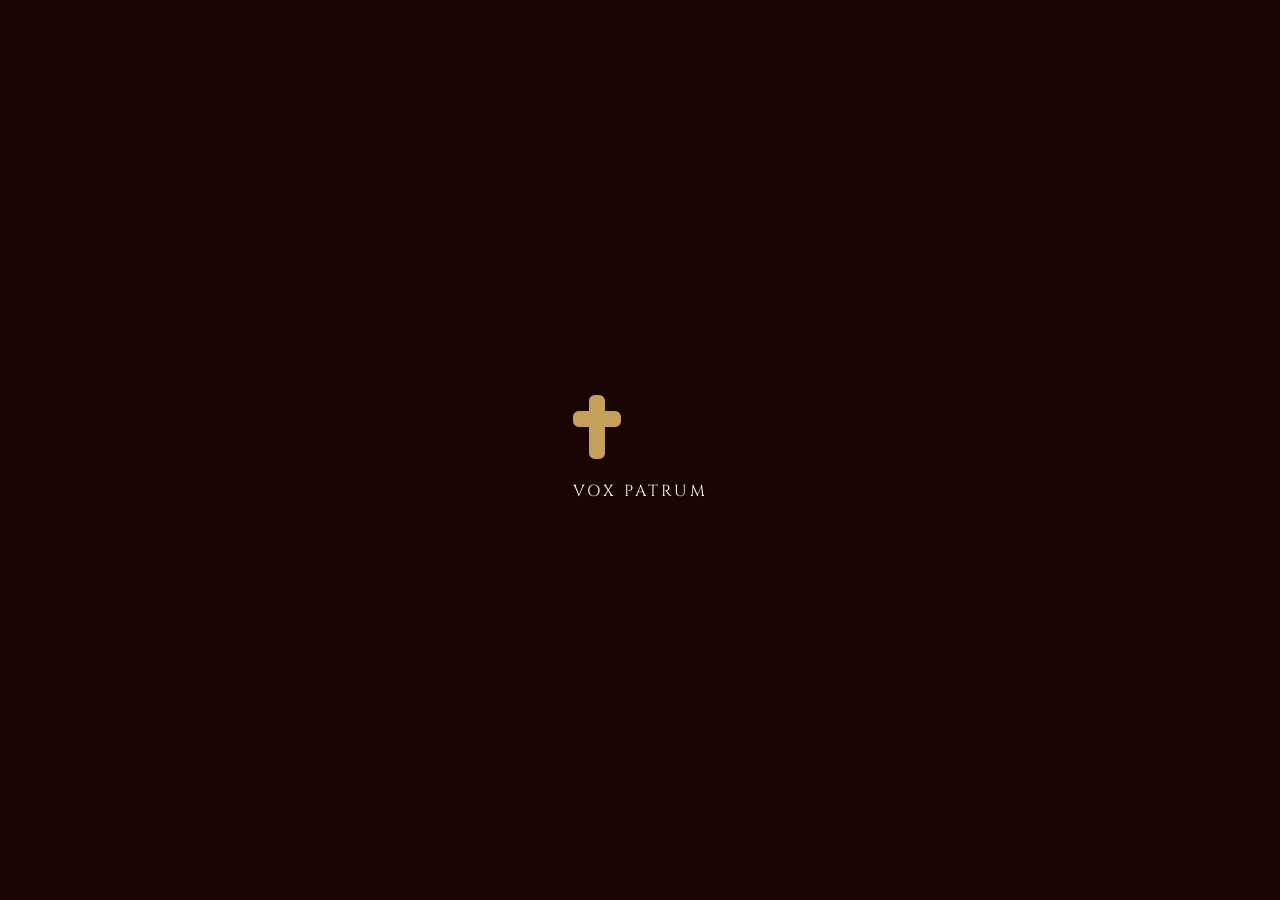
==== eucharistie.html @ 3df1e0b7 "Update eucharistie.html" ====
<!DOCTYPE html>
<html lang="de">
<head>
    <meta charset="UTF-8">
    <meta name="viewport" content="width=device-width, initial-scale=1.0, maximum-scale=1.0, user-scalable=no">
    <title>Vox Patrum: Die ultimative Ausgabe</title>
    
    <link rel="preconnect" href="https://fonts.googleapis.com">
    <link rel="preconnect" href="https://fonts.gstatic.com" crossorigin>
    <link href="https://fonts.googleapis.com/css2?family=Cinzel:wght@400;600;700&family=Merriweather:ital,wght@0,300;0,400;0,700;1,300;1,400&display=swap" rel="stylesheet">
    
    <link rel="stylesheet" href="https://cdnjs.cloudflare.com/ajax/libs/font-awesome/6.4.0/css/all.min.css">

    <style>
        /* --- 1. THEME VARIABLES --- */
        :root {
            --crimson: #7b1113;
            --gold: #c5a05a;
            --bg-body: #e8e4d9;
            --bg-card: #ffffff;
            --text-main: #2c2c2c;
            --text-sub: #555;
            --nav-bg: #1a1a1a;
            --nav-active: #c5a05a;
            --nav-inactive: #888;
            --shadow: rgba(0,0,0,0.1);
            --nav-height: 70px;
        }

        /* Dark Mode */
        [data-theme="dark"] {
            --crimson: #ff6b6b;
            --gold: #d4af37;
            --bg-body: #121212;
            --bg-card: #1e1e1e;
            --text-main: #e0e0e0;
            --text-sub: #aaaaaa;
            --nav-bg: #000;
            --nav-active: #d4af37;
            --nav-inactive: #555;
            --shadow: rgba(0,0,0,0.5);
        }

        * { margin: 0; padding: 0; box-sizing: border-box; -webkit-tap-highlight-color: transparent; }
        
        body {
            font-family: 'Merriweather', serif;
            background-color: var(--bg-body);
            color: var(--text-main);
            line-height: 1.6;
            height: 100vh;
            overflow: hidden; 
            display: flex;
            flex-direction: column;
            transition: background-color 0.3s, color 0.3s;
        }

        /* --- 2. SPLASH SCREEN --- */
        #splash-screen {
            position: fixed; top: 0; left: 0; width: 100%; height: 100%;
            background-color: #1a0505; z-index: 9999;
            display: flex; justify-content: center; align-items: center; flex-direction: column;
            transition: opacity 0.8s ease-out;
        }
        .splash-content i { color: var(--gold); animation: pulse 2s infinite; }
        .splash-text { font-family: 'Cinzel', serif; color: #fff; margin-top: 20px; letter-spacing: 3px; animation: fadeInUp 1s ease-out; }
        
        @keyframes pulse { 0% { opacity: 0.5; transform: scale(0.9); } 50% { opacity: 1; transform: scale(1.1); } 100% { opacity: 0.5; transform: scale(0.9); } }
        @keyframes fadeInUp { from { opacity: 0; transform: translateY(20px); } to { opacity: 1; transform: translateY(0); } }

        /* --- 3. HEADER & SEARCH --- */
        #app-header {
            padding: 1rem; display: flex; justify-content: space-between; align-items: center;
            background: var(--bg-body); z-index: 500; border-bottom: 1px solid rgba(0,0,0,0.05);
        }
        .header-title { font-family: 'Cinzel'; font-weight: bold; color: var(--crimson); font-size: 1.3rem; }
        .header-actions button { background: none; border: none; font-size: 1.2rem; color: var(--text-main); margin-left: 15px; cursor: pointer; }

        #search-container { padding: 0 1rem 1rem 1rem; display: none; background: var(--bg-body); animation: slideDown 0.2s; }
        @keyframes slideDown { from { transform: translateY(-10px); opacity: 0; } to { transform: translateY(0); opacity: 1; } }
        #search-input { width: 100%; padding: 12px; border-radius: 8px; border: 1px solid var(--gold); background: var(--bg-card); color: var(--text-main); font-family: 'Merriweather'; font-size: 1rem; }

        /* --- 4. MAIN CONTENT --- */
        #app-container {
            flex: 1; overflow-y: auto; overflow-x: hidden;
            position: relative; scroll-behavior: smooth;
            padding-bottom: calc(var(--nav-height) + 20px);
        }

        .view-section { display: none; max-width: 800px; margin: 0 auto; padding: 1rem; }
        .view-section.active { display: block; animation: fadeScale 0.3s ease-out; }
        @keyframes fadeScale { from { opacity: 0; transform: scale(0.98); } to { opacity: 1; transform: scale(1); } }

        h2.topic-title {
            font-family: 'Cinzel', serif; color: var(--crimson); font-size: 1.8rem;
            text-align: center; margin: 0.5rem 0 2rem 0; border-bottom: 2px solid var(--gold); padding-bottom: 10px;
        }

        .quote-card {
            background: var(--bg-card); border-radius: 16px; padding: 1.5rem; margin-bottom: 1.5rem;
            box-shadow: 0 4px 15px var(--shadow); border-left: 5px solid var(--gold); position: relative;
        }

        .card-header { display: flex; align-items: center; gap: 15px; margin-bottom: 1rem; }
        .saint-avatar { width: 50px; height: 50px; border-radius: 50%; object-fit: cover; border: 2px solid var(--gold); }
        .saint-info h3 { font-family: 'Cinzel'; font-size: 1rem; color: var(--crimson); font-weight: 700; }
        .saint-info span { font-size: 0.75rem; color: var(--text-sub); display: block; }
        .quote-text { font-style: italic; color: var(--text-main); margin-bottom: 1rem; font-size: 1.05rem; text-align: justify; }
        .quote-source { font-size: 0.75rem; text-align: right; color: var(--text-sub); border-top: 1px solid var(--shadow); padding-top: 8px; font-weight: bold; margin-top: 0.5rem; }

        .share-btn, .pdf-btn {
            position: absolute; top: 1rem;
            background: none; border: none;
            font-size: 1.1rem; cursor: pointer; opacity: 0.6;
        }
        .share-btn { right: 1rem; color: var(--gold); }
        .pdf-btn { right: 3rem; color: var(--crimson); }
        .share-btn:hover, .pdf-btn:hover { opacity: 1; }

        /* --- 5. SCROLLABLE NAVIGATION --- */
        nav {
            position: fixed; bottom: 0; left: 0; width: 100%; height: var(--nav-height);
            background-color: var(--nav-bg); z-index: 1000;
            box-shadow: 0 -4px 20px rgba(0,0,0,0.4);
            transition: transform 0.3s ease-in-out;
        }
        nav.nav-hidden { transform: translateY(100%); }

        /* Scrollable container for buttons */
        .nav-scroller {
            display: flex;
            overflow-x: auto;
            height: 100%;
            align-items: center;
            padding: 0 10px;
            /* Hide Scrollbar */
            scrollbar-width: none; /* Firefox */
            -ms-overflow-style: none;  /* IE */
        }
        .nav-scroller::-webkit-scrollbar { display: none; /* Chrome/Safari */ }

        nav button {
            background: none; border: none; color: var(--nav-inactive);
            font-family: 'Cinzel'; font-size: 0.65rem;
            display: flex; flex-direction: column; align-items: center; gap: 5px;
            min-width: 80px; /* Force width so they scroll */
            flex-shrink: 0; /* Prevent squishing */
            cursor: pointer;
            transition: color 0.2s;
        }
        nav button i { font-size: 1.3rem; }
        nav button.active { color: var(--nav-active); }
        nav button.active i { transform: translateY(-3px); }

        /* Toast */
        #toast {
            visibility: hidden; background-color: #333; color: #fff; text-align: center;
            border-radius: 50px; padding: 10px 20px; position: fixed; z-index: 2000;
            left: 50%; bottom: 90px; transform: translateX(-50%); font-family: 'Cinzel';
            box-shadow: 0 5px 15px rgba(0,0,0,0.5); opacity: 0; transition: opacity 0.3s;
            font-size: 0.9rem; pointer-events: none;
        }
        #toast.show { visibility: visible; opacity: 1; }

        /* Tablet/Desktop */
        @media (min-width: 769px) {
            nav { top: 0; bottom: auto; height: 80px; }
            nav.nav-hidden { transform: translateY(-100%); }
            #app-container { padding-top: 80px; }
            #app-header { display: none; }
            .nav-scroller { justify-content: center; }
        }
    </style>
</head>
<body>

    <div id="splash-screen">
        <div class="splash-content">
            <i class="fa-solid fa-cross fa-4x"></i>
            <div class="splash-text">VOX PATRUM</div>
        </div>
    </div>

    <div id="toast">Thema geändert</div>

    <div id="app-header">
        <div class="header-title">Vox Patrum</div>
        <div class="header-actions">
            <button onclick="toggleSearch()"><i class="fa-solid fa-magnifying-glass"></i></button>
            <button onclick="toggleTheme()"><i id="theme-icon" class="fa-solid fa-moon"></i></button>
        </div>
    </div>
    
    <div id="search-container">
        <input type="text" id="search-input" placeholder="Weisheit suchen..." onkeyup="performSearch()">
    </div>

    <div id="app-container">
        
        <section id="view-home" class="view-section active">
            <div style="text-align: center; padding: 3rem 1rem;">
                <h1 style="font-family: 'Cinzel'; font-size: 2.5rem; color: var(--crimson); margin-bottom: 0.5rem;">Vox Patrum</h1>
                <p style="color: var(--gold); font-family: 'Cinzel'; margin-bottom: 3rem;">Die Eucharistie durch die Jahrhunderte</p>
                <div style="opacity: 0.6; margin-bottom: 3rem;">
                    <i class="fa-solid fa-hand-pointer fa-2x" style="color: var(--text-main);"></i>
                    <p style="margin-top:10px; font-size: 0.9rem;">Wischen Sie nach links oder rechts und navigieren Sie durch die Jahrhunderte.</p>
                </div>
                <div style="font-size: 0.8rem; color: var(--text-sub);">
                    <p>Klicken Sie auf das PDF-Symbol, um die Original-Scans der Buchzitate anzusehen.</p>
                </div>
            </div>
        </section>

        <!-- 1. Jahrhundert -->
        <section id="view-c1" class="view-section">
            <h2 class="topic-title">1. Jahrhundert</h2>
            <div style="text-align: center; color: var(--text-sub); padding: 2rem;">
                <i class="fa-solid fa-scroll fa-3x" style="margin-bottom: 1rem; opacity: 0.5;"></i>
                <p>Noch keine direkten Zitate über die Eucharistie im 1. Jahrhundert vorhanden. Schauen Sie sich die übrigen Jahrhunderten an!</p>
            </div>
        </section>

        <!-- 2. Jahrhundert -->
        <section id="view-c2" class="view-section">
            <h2 class="topic-title">2. Jahrhundert</h2>
            
            <!-- Ignatius -->
            <div class="quote-card">
                <button class="pdf-btn" onclick="openPDF(1)"><i class="fa-solid fa-file-pdf"></i></button>
                <button class="share-btn" onclick="shareQuote(this)"><i class="fa-solid fa-share-nodes"></i></button>
                <div class="card-header">
                    <img src="profilbilder/ignatius_von_antiochien.jpg" class="saint-avatar">
                    <div class="saint-info"><h3>Hl. Ignatius von Antiochien</h3><span>(ca. 107 n. Chr.)</span></div>
                </div>
                <p class="quote-text">"Lasse sich niemand täuschen! Auch die himmlischen Mächte, die Herrlichkeit der Engel und die sichtbaren wie unsichtbaren Herrscher - wenn sie nicht an das Blut Christi glauben, kommt auch über sie das Gericht. Denn das Ganze ist Glaube und Liebe, die von nichts übertroffen werden."</p>
                <div class="quote-source">Brief an die Smyrnäer, 6</div>
                <br>
                <p class="quote-text">"Von Eucharistie und Gebet halten sie sich fern, weil sie nicht bekennen, dass die Eucharistie das Fleisch unseres Erlösers Jesus Christus ist, das für unsere Sünden gelitten, das der Vater in seiner Güte auferweckt hat. Die sich nun der Gabe Gottes widersetzen, sterben an ihrem Streiten."</p>
                <div class="quote-source">Brief an die Smyrnäer, 7</div>
                <br>
                <p class="quote-text">"Jene Eucharistie soll als zuverlässig gelten, die unter dem Bishof, oder, wem er es anvertraut, stattfindet."</p>
                <div class="quote-source">Brief an die Smyrnäer, 8</div>
                <br>
                <p class="quote-text">Brot Gottes will ich, das ist das Fleisch Jesu Christi, der aus dem Samen Davids stammt, und zum Trank will ich sein Blut, das ist die unvergängliche Liebe."</p>
                <div class="quote-source">Brief an die Römer, 7</div>
            </div>

            <!-- Justin -->
            <div class="quote-card">
                <button class="pdf-btn" onclick="openPDF(3)"><i class="fa-solid fa-file-pdf"></i></button>
                <button class="share-btn" onclick="shareQuote(this)"><i class="fa-solid fa-share-nodes"></i></button>
                <div class="card-header">
                    <img src="profilbilder/justin_der_maertyrer.jpg" class="saint-avatar">
                    <div class="saint-info"><h3>Hl. Justin der Märtyrer</h3><span>(ca. 155 n. Chr.)</span></div>
                </div>
                <p class="quote-text">"Diese Nahrung heißt bei uns Eucharistie. Niemand darf daran teilnehmen, als wer unsere Lehren für wahr hält, das Bad zur Nachlassung der Sünden und zur Wiedergeburt empfangen hat und nach den Weisungen Christi lebt. Denn nicht als gemeines Brot und als gemeinen Trank nehmen wir sie; sondern wie Jesus Christus, unser Erlöser, als er durch Gottes Logos Fleisch wurde, Fleisch und Blut um unseres Heiles willen angenommen hat, so sind wir belehrt worden, dass die durch ein Gebet um den Logos, der von ihm ausgeht, unter Danksagung geweihte Nahrung, mit der unser Fleisch und Blut durch Umwandlung genährt wird, Fleisch und Blut jenes fleischgewordenen Jesus sei."</p>
                <div class="quote-source">Erste Apologie, Kapitel 66</div>
            </div>

            <!-- Irenaeus -->
            <div class="quote-card">
                <button class="pdf-btn" onclick="openPDF(4)"><i class="fa-solid fa-file-pdf"></i></button>
                <button class="share-btn" onclick="shareQuote(this)"><i class="fa-solid fa-share-nodes"></i></button>
                <div class="card-header">
                    <img src="profilbilder/irenaeus_von_lyon.jpg" class="saint-avatar">
                    <div class="saint-info"><h3>Hl. Irenäus von Lyon</h3><span>(ca. 180 n. Chr.)</span></div>
                </div>
                <p class="quote-text">Als er deshalb die Gabe des Brotes nahm, sagte er Dank und sprach: „Das ist mein Leib. Und ähnlich bekannte er den Kelch, der aus dieser irdischen Schöpfung stammt, als sein Blut und machte ihn zur Opfergabe des Neuen Bundes, so daß ihn die Kirche, wie sie ihn von den Aposteln empfangen hat, auf der ganzen Welt Gott darbringt, ihm, der uns ernährt, als die Erstlinge seiner Gaben im Neuen Bunde.</p>
                <div class="quote-source">Gegen die Häresien, Buch 4, Kapitel 17, Absatz 5</div>
                <br>
                <p class="quote-text">Wie hat dann der Herr, wenn er von einem andern Vater als die Schöpfung stammt, mit Recht jenes Brot, das zu dieser Schöpfung gehört, als seinen Leib bezeichnet und den Inhalt des Kelches als sein Blut?</p>
                <div class="quote-source">Gegen die Häresien, Buch 4, Kapitel 33, Absatz 2</div>
                <br>
                <p class="quote-text">2. Töricht in jeder Hinsicht sind die, welche die gesamte Anordnung Gottes verachten, die Heiligung des Fleisches leugnen und seine Wiedergeburt verwerfen, indem sie behaupten, daß es der Unvergänglichkeit nicht fähig sei. Wird aber dies nicht erlöst, dann hat uns der Herr auch nicht mit seinem Blute erlöst, noch ist der eucharistische Kelch die Teilnahme an seinem Blute, das Brot, das wir brechen, die Teilnahme an seinem Leibe. Blut stammt nämlich nur von Fleisch und Adern und der übrigen menschlichen Substanz, die das Wort Gottes in Wahrheit angenommen hat. Mit seinem Blute erlöste er uns, wie auch der Apostel sagt: „In ihm haben wir die Erlösung, durch sein Blut Nachlaß der Sünden“. Und da wir seine Glieder sind, werden wir durch seine Schöpfung ernährt werden, und er selbst gewährt uns seine Schöpfung: läßt seine Sonne aufgehen und regnen, sagt, daß er uns den Kelch von seiner Schöpfung als sein eigenes Blut reiche, mit dem er unser Blut erquickt, und versichert, daß das Brot seiner Schöpfung sein eigener Leib ist, mit dem er unsere Leiber erhebt.</p>
                <br>
                <p class="quote-text"> 3. Wenn nun also der gemischte Kelch und das zubereitete Brot das Wort Gottes aufnimmt und die Eucharistie zum Leibe Christi wird, woraus die Substanz unseres Fleisches Erhebung und Bestand erhält, wie können sie dann sagen, das Fleisch könne nicht aufnehmen die Gabe Gottes, die in dem ewigen Leben besteht, da es doch von dem Blute und Fleische des Herrn genährt wird und sein Glied ist? So sagt auch der selige Apostel Paulus in dem Briefe an die Epheser: „Wir sind Glieder seines Leibes, aus seinem Fleisch und seinem Gebein“. Das sagt er nicht von einem geistigen und unsichtbaren Leibe — denn „ein Geist hat weder Bein noch Knochen“ — sondern von einem wahrhaften menschlichen Organismus, der aus Fleisch, Nerven und Knochen besteht, der von dem Kelch seines Blutes ernährt und von dem Brot seines Leibes erhoben wird. Und wie das Holz der Weinrebe, in der Erde wurzelnd, zu seiner Zeit Frucht hervorbringt, und wie das Weizenkorn in die Erde fällt, sich auflöst und vielfältig aufersteht durch den Geist Gottes, der alles umfaßt — und alsdann kommt dieses weisheitsvoll in den Gebrauch der Menschen, nimmt auf das Wort Gottes und wird zur Eucharistie, welche der Leib und das Blut Christi ist — so werden auch unsere Körper aus ihr genährt, und wenn sie in der Erde geborgen und dort aufgelöst sein werden, dann werden sie zu ihrer Zeit auferstehen, indem das Wort Gottes ihnen verleiht, aufzuerstehen für die Herrlichkeit Gottes des Vaters. Er umgibt dieses Sterbliche mit Unsterblichkeit, schenkt dem Verweslichen aus Gnade seine Unverweslichkeit, da die Kraft Gottes in der Schwäche vollkommen wird, damit wir nicht in Undankbarkeit gegen Gott uns jemals hochmütig aufbliesen, gleich als ob wir das Leben aus uns selbst hätten. So sollte die Erfahrung uns lehren, daß wir aus seiner Größe, nicht kraft unserer Natur ewig fortdauern, so sollten wir Gottes Herrlichkeit, wie sie ist, uns vor Augen halten und unsere eigene Schwäche nicht verkennen. Sollten wissen, was Gott vermag, und was der Mensch Gutes empfängt, sollten niemals irregehen in der wahren Erkenntnis der Wirklichkeit, d. h. des Verhältnisses zwischen Gott und den Menschen. Ja freilich, deswegen hat Gott zugelassen, daß wir in Erde uns auflösen, damit wir allseitig erzogen, in Zukunft in allem gewissenhaft seien und unsere Stellung zu Gott nicht verkannten.</p>
                <div class="quote-source">Gegen die Häresien, Buch 5, Kapitel 2, Absatz 2-3</div>
            </div>
        </section>

        <!-- 3. Jahrhundert -->
        <section id="view-c3" class="view-section">
            <h2 class="topic-title">3. Jahrhundert</h2>

            <!-- Tertullian -->
            <div class="quote-card">
                <button class="pdf-btn" onclick="openPDF(5)"><i class="fa-solid fa-file-pdf"></i></button>
                <button class="share-btn" onclick="shareQuote(this)"><i class="fa-solid fa-share-nodes"></i></button>
                <div class="card-header">
                    <img src="profilbilder/tertullian.jpg" class="saint-avatar">
                    <div class="saint-info"><h3>Tertullian</h3><span>(160-220 n. Chr.)</span></div>
                </div>
                <p class="quote-text">"Der Leib genießt das Fleisch und das Blut Christi, damit die Seele aus Gott genährt werde."</p>
                <div class="quote-source">Über die Auferstehung des Fleisches, Kapitel 8</div>
            </div>

            <!-- Clemens von Alexandria -->
            <div class="quote-card">
                <button class="pdf-btn" onclick="openPDF(6)"><i class="fa-solid fa-file-pdf"></i></button>
                <button class="share-btn" onclick="shareQuote(this)"><i class="fa-solid fa-share-nodes"></i></button>
                <div class="card-header">
                    <img src="profilbilder/clemens_von_alexandria.jpg" class="saint-avatar">
                    <div class="saint-info"><h3>Hl. Clemens von Alexandria</h3><span>(ca. 200 n. Chr.)</span></div>
                </div>
                <p class="quote-text">"Der Logos wird alles für das Kind, Vater und Mutter und Erzieher und Ernährer. 'Esset mein Fleisch', so steht geschrieben, 'und trinkt mein Blut!' Diese für uns geeignete Nahrung spendet der Herr, und Er reicht sein Fleisch dar und vergießt sein Blut."</p>
                <div class="quote-source">Der Erzieher, Buch 1</div>
            </div>

            <!-- Hippolytus -->
            <div class="quote-card">
                <button class="pdf-btn" onclick="openPDF(7)"><i class="fa-solid fa-file-pdf"></i></button>
                <button class="share-btn" onclick="shareQuote(this)"><i class="fa-solid fa-share-nodes"></i></button>
                <div class="card-header">
                    <img src="profilbilder/hippolytus_von_rom.jpg" class="saint-avatar">
                    <div class="saint-info"><h3>Hl. Hippolytus von Rom</h3><span>(ca. 235 n. Chr.)</span></div>
                </div>
                <p class="quote-text">"„Und sie hat ihren Tisch ausgestattet:“ dies bezeichnet die verheißene Erkenntnis der Heiligen Dreifaltigkeit; es bezieht sich auch auf seinen geehrten und unbefleckten Leib und sein Blut, welche Tag für Tag am geistlichen göttlichen Tisch verwaltet und opferhaft dargebracht werden, als ein Gedächtnis jenes ersten und immer-denkwürdigen Tisches des geistlichen göttlichen Mahles."</p>
                <div class="quote-source">Commentarii in Proverbia (Fragmenta)</div>
            </div>

            <!-- Origenes -->
            <div class="quote-card">
                <button class="pdf-btn" onclick="openPDF(8)"><i class="fa-solid fa-file-pdf"></i></button>
                <button class="share-btn" onclick="shareQuote(this)"><i class="fa-solid fa-share-nodes"></i></button>
                <div class="card-header">
                    <img src="profilbilder/origenes.jpg" class="saint-avatar">
                    <div class="saint-info"><h3>Hl. Origenes</h3><span>(ca. 240 n. Chr.)</span></div>
                </div>
                <p class="quote-text">"Früher war „im Rätsel“ (andeutungsweise) die Taufe „in der Wolke und im Meer“, nun aber ist „in sichtbarer Gestalt“ die Wiedergeburt in Wasser und Heiligem Geist. Damals war „im Rätsel“ das Manna die Speise, nun aber ist „in sichtbarer Gestalt“ das Fleisch des Wortes Gottes die wahre Speise, so wie er selbst sagt: „Denn mein Fleisch ist wahrhaft Speise und mein Blut ist wahrhaft Trank“."</p>
                <div class="quote-source">Die Homilien zu Numeri, Homilie Nr.7</div>
                <br>
                <p class="quote-text">"Ein jeder also, wie er es in seinem Herzen verstanden hat.“ Seht zu, ob ihr versteht, seht zu, ob ihr es festhaltet, damit nicht etwa das Gesagte vergeht und zu nichts wird. Ich wünsche euch mit Beispielen aus euren religiösen Übungen zu ermahnen. Ihr, die ihr gewohnt seid, an den göttlichen Mysterien teilzunehmen, wisst, wenn ihr den Leib des Herrn empfangt, mit welcher Vorsicht und Verehrung ihr ihn schützt, damit nicht irgendein kleines Teilchen davon herabfalle, damit nichts von der konsekrierten Gabe verloren gehe. Denn ihr glaubt – und mit Recht –, dass ihr verantwortlich seid, wenn durch Nachlässigkeit etwas davon herabfällt. Wenn ihr aber so sorgfältig bemüht seid, seinen Leib zu bewahren, und das mit Recht, wie meint ihr dann, dass es eine geringere Schuld sei, das Wort Gottes vernachlässigt zu haben, als seinen Leib vernachlässigt zu haben?</p>
                <div class="quote-source">Die Homilien zu Exodus, Homilie Nr.13</div>
            </div>

            <!-- Cyprian von Karthago -->
            <div class="quote-card">
                <button class="pdf-btn" onclick="openPDF(9)"><i class="fa-solid fa-file-pdf"></i></button>
                <button class="share-btn" onclick="shareQuote(this)"><i class="fa-solid fa-share-nodes"></i></button>
                <div class="card-header">
                    <img src="profilbilder/cyprian_von_karthago.jpg" class="saint-avatar">
                    <div class="saint-info"><h3>Hl. Cyprian von Karthago</h3><span>(ca. 250 n. Chr.)</span></div>
                </div>
                <p class="quote-text">"Die todbringenden Speisen der Götzen stoßen ihnen fast noch auf, aber während noch ihr Schlund sein Verbrechen durch den Atem und die unheilvolle Befleckung durch den Geruch verrät, wagen sie sich an den Leib des Herrn. Und doch tritt ihnen die göttliche Schrift entgegen und ruft und sagt: „Jeder Reine soll von dem Fleische essen, und jede Seele, die von dem Fleische des Heilsopfers ißt, das dem Herrn zugehört, und hat eine Unreinigkeit an sich, diese Seele soll aus ihrem Volke verschwinden“, und auch der Apostel bezeugt und sagt: „Ihr könnt nicht den Kelch des Herrn trinken und den Kelch der bösen Geister; ihr könnt nicht am Tische des Herrn teilhaben und am Tische der bösen Geister.“"</p>
                <div class="quote-source">Über die Gefallenen (de lapsis), Kap. 15</div>
                <br>
                <p class="quote-text">"Ohne jedoch auf dies alles zu achten und zu merken, bevor man noch den Frevel gesühnt und das Verbrechen offen eingestanden hat, ehe noch das Gewissen durch das Opfer und die Hand des Priesters gereinigt und der Groll des empörten und drohenden Herrn versöhnt ist, tut man seinem Leibe und Blute Gewalt an, und sie vergehen sich jetzt an dem Herrn mit Hand und Mund noch mehr als damals, als sie den Herrn verleugneten."</p>
                <div class="quote-source">Über die Gefallenen (de lapsis), Kap. 16</div>
            </div>
        </section>

        <!-- 4. Jahrhundert -->
        <section id="view-c4" class="view-section">
            <h2 class="topic-title">4. Jahrhundert</h2>

            <!-- Die Kirchlichen Canones -->
            <div class="quote-card">
                <button class="pdf-btn" onclick="openPDF(10)"><i class="fa-solid fa-file-pdf"></i></button>
                <button class="share-btn" onclick="shareQuote(this)"><i class="fa-solid fa-share-nodes"></i></button>
                <div class="card-header">
                    <img src="profilbilder/canones_apostolorum.jpg" class="saint-avatar">
                    <div class="saint-info"><h3>Kirchliche Canones der Hl. Apostel</h3><span>(ca. 300 n. Chr.)</span></div>
                </div>
                <p class="quote-text">"Wenn ein Bischof oder Priester oder Diakon oder ein im Priesterverzeichniß Stehender nach vollzogenem Opfer nicht communicirt, so soll er den Grund davon angeben. Ist der Grund vernünftig, soll er Verzeihung erlangen; wenn er es aber nicht sagt, so soll er exkommunizirt werden, weil er Ursächer einer Schädigung des Volkes ist."</p>
                <div class="quote-source">Kanon 6</div>
                <br>
                <p class="quote-text">"Alle Gläubigen, welche in die hl. Kirche Gottes gehen und die hl. Schriften anhören, aber nicht beim Dankagungsgebet (Kanon) und der hl. Kommunion bleiben, sollen, weil in die Kirche Unordnung bringend, exkommunizirt werden."</p>
                <div class="quote-source">Kanon 7</div>
            </div>

            <!-- Hl. Ambrosius von Mailand -->
            <div class="quote-card">
                <button class="pdf-btn" onclick="openPDF(12)"><i class="fa-solid fa-file-pdf"></i></button>
                <button class="share-btn" onclick="shareQuote(this)"><i class="fa-solid fa-share-nodes"></i></button>
                <div class="card-header">
                    <img src="profilbilder/ambrosius_von_mailand.jpg" class="saint-avatar">
                    <div class="saint-info"><h3>Hl. Ambrosius von Mailand</h3><span>(ca. 380 n. Chr.)</span></div>
                </div>
                <p class="quote-text">"Wenn es das tägliche Brot ist, warum nimmst du es nur einmal im Jahr, wie es die Griechen im Osten zu tun pflegen? Nimm täglich, was dir täglich zum Heil gereicht. Lebe so, dass du würdig bist, es täglich zu empfangen. Wer nicht würdig ist, es täglich zu empfangen, ist auch nicht würdig, es einmal im Jahr zu empfangen. So brachte der heilige Hiob täglich ein Opfer für seine Söhne dar, damit sie nicht vielleicht in Gedanken oder Worten gesündigt hätten. Darum hörst du, dass sooft das Opfer dargebracht wird, der Tod des Herrn, die Auferstehung des Herrn, die Himmelfahrt des Herrn und die Vergebung der Sünden vergegenwärtigt werden – und du nimmst dieses Brot des Lebens nicht täglich? Wer eine Wunde hat, braucht ein Heilmittel. Die Wunde ist, dass wir unter der Sünde stehen; das Heilmittel ist das himmlische und ehrwürdige Sakrament."</p>
                <div class="quote-source">De Sacramentis, Buch 5, Kapitel 3, Abschnitt 25</div>
                <br>
                <p class="quote-text">"„Unser tägliches Brot gib uns heute.“ Wenn du täglich empfängst, dann ist für dich „heute“ gleichbedeutend mit „täglich“. Wenn Christus für dich „heute“ ist, dann steht er für dich auch täglich wieder auf. Wie das? „Du bist mein Sohn, heute habe ich dich gezeugt.“ Darum ist „heute“ der Tag, an dem Christus aufersteht. Gestern und heute ist er derselbe, sagt der Apostel Paulus. An anderer Stelle aber sagt er: „Die Nacht ist vorgerückt, der Tag ist nahe.“ Die vergangene Nacht ist vorüber, der gegenwärtige Tag ist angebrochen."</p>
                <div class="quote-source">De Sacramentis, Buch 5, Kapitel 3, Abschnitt 26</div>
                <br>
                <p class="quote-text">"So steht nachweislich fest, dass die Sakramente der Kirche älter sind. Jetzt erkenne ihre größere Vorzüglichkeit. Wahrhaft etwas Wunderbares ward der Mannaregen, den Gott den Vätern spendete, und die tägliche Himmelsspeise, mit der sie gesättigt wurden. Daher das Wort: „Das Brot der Engel aß der Mensch.“ Doch gleichwohl sind alle, die jenes Brot aßen, in der Wüste gestorben. Diese Speise aber, die du empfängst, dieses „lebendige Brot, das vom Himmel gekommen“, verleiht die Substanz des ewigen Lebens, und wer immer dieses Brot isst, wird nicht sterben in Ewigkeit. Es ist der Leib Christi."</p>
                <div class="quote-source">De Mysteriis, Kapitel 8, Abschnitt 47</div>
                <br>
                <p class="quote-text">"Vielleicht möchtest du einwenden: Ich sehe etwas anderes, wie kannst du mir behaupten, daß ich Christi Leib empfange? Auch dies erübrigt uns noch zu beweisen. Wie triftiger Belege können wir uns bedienen! Wir wollen nachweisen, daß hier nicht etwas vorliegt, was die Natur gebildet, sondern was die Segnung konsekriert hat, und daß die Wirksamkeit der Segnung über die der Natur hinausgeht, indem sogar die Natur selbst kraft der Segnung verwandelt wird."</p>
                <div class="quote-source">De Mysteriis, Kapitel 9, Abschnitt 50</div>
                <br>
                <p class="quote-text">"Der Herr Jesus selbst versichert mit lauter Stimme: „Das ist mein Leib.“ Vor den himmlischen Segensworten heißt die Wesenheit anders, nach der Konsekration wird sie als „Leib“ bezeichnet. Er selbst spricht von seinem Blut. Vor der Konsekration heißt es anders, nach der Konsekration wird es „Blut“ genannt. Und du sprichst „Amen“, das heißt „wahr ist‘s“. Was der Mund spricht, soll der Geist innerlich bekennen; was das Wort tönt, soll das Herz fühlen."</p>
                <div class="quote-source">De Mysteriis, Kapitel 9, Abschnitt 54</div>
            </div>
            
            <!-- Cyrill von Jerusalem -->
            <div class="quote-card">
                <button class="pdf-btn" onclick="openPDF(11)"><i class="fa-solid fa-file-pdf"></i></button>
                <button class="share-btn" onclick="shareQuote(this)"><i class="fa-solid fa-share-nodes"></i></button>
                <div class="card-header">
                    <img src="profilbilder/cyrill_von_jerusalem.jpg" class="saint-avatar">
                    <div class="saint-info"><h3>Hl. Cyrill von Jerusalem</h3><span>(ca. 350 n. Chr.)</span></div>
                </div>
                
                <!-- I. Mystagogische Katechese -->
                <p class="quote-text">"Auch das, was in Götzentempeln und auf festlichen Märkten aufgehängt ist, sei es Fleisch oder Brot oder anderes dergleichen, gehört, weil durch Anrufung der unreinen Dämonen beschmutzt, zum Pompe des Teufels. Gleichwie nämlich das Brot und der Wein der Eucharistie vor der Anrufung der heiligen, anbetungswürdigen Dreifaltigkeit gewöhnliches Brot und gewöhnlicher Wein ist, nach der Anrufung aber das Brot zum Leibe Christi und der Wein zum Blute Christi wird, ebenso werden solche Eßwaren vom Pompe des Satans, obwohl sie von Natur aus gewöhnliche Dinge sind, durch die Anrufung der Dämonen unrein."</p>
                <div class="quote-source">I. Mystagogische Katechese – Kapitel 7</div>
                <br>

                <!-- III. Mystagogische Katechese -->
                <p class="quote-text">"Doch darfst du ja nicht meinen, jene Salbe sei nur Salbe. Denn gleichwie das Brot der Eucharistie nach der Anrufung des Hl. Geistes nicht mehr gewöhnliches Brot ist, sondern der Leib Christi, so ist diese heilige Salbe nach der Anrufung nicht mehr einfache Salbe und nicht, wie man sagen möchte, gemein, vielmehr ist sie Gnade Christi und wirkt durch die Gegenwart von Christi Gottheit den Hl. Geist."</p>
                <div class="quote-source">III. Mystagogische Katechese – Kapitel 3</div>
                <br>

                <!-- IV. Mystagogische Katechese -->
                <p class="quote-text">"Lesung aus dem Briefe Pauli an die Korinther: „Ich habe von dem Herrn empfangen, was ich auch euch überliefert habe usw.“ Schon diese Lehre des heiligen Paulus genügt, euch von der Wahrheit der göttlichen Geheimnisse völlig zu überzeugen, durch welche ihr gewürdigt wurdet, ein Leib und ein Blut mit Christus zu werden. Soeben rief euch nämlich Paulus zu: „In der Nacht, da unser Herr Jesus Christus verraten wurde, nahm er Brot, dankte, brach es und gab es seinen Jüngern mit den Worten: "nehmet hin und esset, das ist mein Leib! Und er nahm den Kelch, dankte und sprach: nehmet hin und trinket, das ist mein Blut!“</p>
                <br>
                <p class="quote-text">Wenn Jesus einst zu Kana in Galiläa durch seinen Wink Wasser in Wein verwandelt hat, soll ihm dann nicht zuzutrauen sein, daß er Wein in Blut verwandelt hat? Wenn Jesus, zu irdischer Hochzeit geladen, dieses seltsame Wunder gewirkt hat, soll man dann nicht noch viel mehr zugeben, daß er den Sohn des Brautgemaches seinen Leib und sein Blut zum Genusse dargeboten hat?</p>
                <br>
                <p class="quote-text">Aus voller Glaubensüberzeugung wollen wir also am Leibe und Blute Christi teilnehmen! In der Gestalt des Brotes wird dir nämlich der Leib gegeben, und in der Gestalt des Weines wird dir das Blut gereicht, damit du durch den Empfang des Leibes und Blutes Christi ein Leib und ein Blut mit ihm werdest. Durch diesen Empfang werden wir Christusträger; denn sein Fleisch und sein Blut kommt in unsere Glieder.</p>
                <br>
                <p class="quote-text">In einem Disput mit den Juden sagte Christus einmal: „Wenn ihr mein Fleisch nicht esset und mein Blut nicht trinket, habt ihr das Leben nicht in euch.“</p>
                <br>
                <p class="quote-text">Im Alten Bunde hatte man Schaubrote. Doch diese Brote des Alten Bundes hatten ein Ende. Im Neuen Bunde aber gibt es ein himmlisches Brot und einen Kelch des Heiles; sie heiligen Seele und Leib.</p>
                <br>
                <p class="quote-text">Betrachte daher Brot und Wein nicht als rein irdische Dinge! Denn nach der Versicherung des Herrn sind sie Leib und Blut Christi. Wenn dich auch die Sinne hier im Stiche lassen: der Glaube möge dir Festigkeit geben!</p>
                <br>
                <p class="quote-text">Derselige David deutet dir die Kraft von Brot und Wein an, wenn er sagt: „Du hast vor meinen Augen den Tisch gedeckt gegenüber denen, welche mich bedrängen.“ Der Sinn der Worte ist: „Ehe du erschienen bist, hatten die Dämonen den Menschen den Tisch gedeckt, und zwar einen schmutzigen, unreinen, reich an teuflischer Macht. Nach dem du aber erschienen bist, o Herr, hast du vor meinen Augen den Tisch gedeckt.“ Wenn der Mensch zu Gott spricht: „Du hast vor meinen Augen den Tisch gedeckt“, was meint er darunter anders als den mystischen, geistigen Tisch, welchen uns Gott gedeckt hat gegenüber den Dämonen, d. h. zum Kampfe gegen die Dämonen? Und so ist es in der Tat. Denn während jener Tisch die Gemeinschaft mit den Dämonen verlieh, verleiht dieser die Gemeinschaft mit Gott.</p>
                <br>
                <p class="quote-text">„Mit Öl hast du mein Haupt gesalbt.“ Mit Öl hat er die Stirne deines Hauptes gesalbt, damit Gott dich besiegle und du „ein Ausdruck der Besiegelung, ein Heiligtum Gottes“ werdest."</p>
                <div class="quote-source">IV. Mystagogische Katechese – Kapitel 1-9</div>
                <br>

                <!-- V. Mystagogische Katechese - Kapitel 7 -->
                <p class="quote-text">"Nachdem wir uns durch diese geistigen Lobgesänge geheiligt haben, rufen wir die Barmherzigkeit Gottes an, daß er den Hl. Geist auf die Opfergaben herabsende, um das Brot zum Leibe Christi, den Wein zum Blute Christi zu machen. Denn was der Hl. Geist berührt, ist völlig geheiligt und verwandelt."</p>
                <div class="quote-source">V. Mystagogische Katechese – Kapitel 7</div>
                <br>

                <!-- V. Mystagogische Katechese - Kapitel 20 -->
                <p class="quote-text">"Alsdann hört ihr, wie der Psalmensänger euch mit göttlicher Melodie zur Teilnahme an den heiligen Geheimnissen einlädt und spricht: „Kostet und sehet, daß süß der Herr ist!“ Urteilet nicht nach dem Gaumen, sondern nach dem festen Glauben! Denn wer zum Mahle kommt, der wird nicht eingeladen, Brot und Wein zu kosten, sondern das Abbild des Leibes und Blutes Christi."</p>
                <div class="quote-source">V. Mystagogische Katechese – Kapitel 20</div>
                <br>

                <!-- V. Mystagogische Katechese - Kapitel 21 -->
                <p class="quote-text">"Trittst du vor, dann darfst du nicht die Hände flach ausstrecken und nicht die Finger spreizen. Da die rechte Hand den Leib zu empfangen hat, mache die linke Hand zum Throne für denselben! Nimm den Leib Christi mit hohler Hand entgegen und erwidere: Amen! Berühre behutsam mit dem heiligen Leibe deine Augen, um sie zu heiligen! Dann genieße ihn, doch habe acht, daß dir nichts davon auf den Boden falle! Was du davon fallen ließest, wäre natürlich so viel als Verlust eines deiner eigenen Glieder."</p>
                <div class="quote-source">V. Mystagogische Katechese – Kapitel 21</div>
                <br>

                <!-- V. Mystagogische Katechese - Kapitel 22 -->
                <p class="quote-text">"Nach der Kommunion des Leibes Christi gehe auch zum Kelch des Blutes, nicht jedoch mit ausgestreckten Händen! Verbeuge dich, sprich zur Anbetung und Verehrung das Amen und genieße, um dich zu heiligen, auch vom Blute Christi! So lange noch Feuchtigkeit auf deinen Lippen ist, berühre sie mit den Fingern und heilige (mit jener Feuchtigkeit) Augen, Stirne und die übrigen Sinne! Alsdann warte das Gebet ab, um Gott zu danken, da er dich solcher Geheimnisse gewürdigt hat!"</p>
                <div class="quote-source">V. Mystagogische Katechese – Kapitel 22</div>
            </div>
        </section>

        <!-- 5. Jahrhundert -->
        <section id="view-c5" class="view-section">
            <h2 class="topic-title">5. Jahrhundert</h2>

            <!-- Augustinus -->
            <div class="quote-card">
                <button class="pdf-btn" onclick="openPDF(2)"><i class="fa-solid fa-file-pdf"></i></button>
                <button class="share-btn" onclick="shareQuote(this)"><i class="fa-solid fa-share-nodes"></i></button>
                <div class="card-header">
                    <img src="profilbilder/augustinus_von_hippo.jpg" class="saint-avatar">
                    <div class="saint-info"><h3>Hl. Augustinus von Hippo</h3><span>(ca. 415 n. Chr.)</span></div>
                </div>
                <p class="quote-text">"Dieses Brot, das du auf dem Altar sehen kannst, geheiligt durch das Wort Gottes, ist der Leib Christi. Dieser Kelch, oder vielmehr was der Kelch enthält, geheiligt durch das Wort Gottes, ist das Blut Christi. Es war durch diese Dinge, dass der Herr Christus uns seinen Leib und sein Blut darstellen wollte, das er für unsere Sünden vergossen hat."</p>
                <div class="quote-source">Predigt 227</div>
                <br>
                <p class="quote-text">"Was du auf dem Altar sehen kannst, hast du letzte Nacht gesehen; aber was es war, was es bedeutete, welche große Realität es im Sakrament enthielt, hattest du noch nicht gehört. Was du also sehen kannst, ist Brot und ein Kelch; das ist es, was sogar deine Augen dir sagen; aber was dein Glaube zu verstehen bittet, ist Brot der Leib Christi."</p>
                <div class="quote-source">Predigt 272</div>
            </div>
        </section>

        <section id="view-search" class="view-section">
            <h2 class="topic-title">Suchergebnisse</h2>
            <div id="search-results-list"></div>
        </section>
    </div>

    <nav>
        <div class="nav-scroller">
            <button onclick="switchTab('c1')" id="btn-c1"><i class="fa-solid fa-scroll"></i>1. Jhd.</button>
            <button onclick="switchTab('c2')" id="btn-c2"><i class="fa-solid fa-scroll"></i>2. Jhd.</button>
            <button onclick="switchTab('c3')" id="btn-c3"><i class="fa-solid fa-scroll"></i>3. Jhd.</button>
            <button onclick="switchTab('c4')" id="btn-c4"><i class="fa-solid fa-scroll"></i>4. Jhd.</button>
            <button onclick="switchTab('c5')" id="btn-c5"><i class="fa-solid fa-scroll"></i>5. Jhd.</button>
        </div>
    </nav>

    <script>
        // --- 1. CONFIGURATION ---
        const tabs = ['home', 'c1', 'c2', 'c3', 'c4', 'c5'];
        let currentTabIndex = 0;
        
        // Mapping for German Toast messages
        const germanTopics = {
            c1: '1. Jahrhundert',
            c2: '2. Jahrhundert',
            c3: '3. Jahrhundert',
            c4: '4. Jahrhundert',
            c5: '5. Jahrhundert'
        };

        // --- 2. INITIALIZATION ---
        window.addEventListener('load', () => {
            // Splash Logic
            const splash = document.getElementById('splash-screen');
            setTimeout(() => {
                splash.style.opacity = '0';
                setTimeout(() => splash.style.display = 'none', 800);
            }, 1200);

            // Theme Logic
            const savedTheme = localStorage.getItem('theme');
            if(savedTheme === 'dark') {
                document.body.setAttribute('data-theme', 'dark');
                document.getElementById('theme-icon').className = "fa-solid fa-sun";
            }
        });

        // --- 3. TAB SWITCHING ---
        function switchTab(tabId) {
            if(tabId === 'search') {
                // Don't update main index for search overlay
                document.querySelectorAll('.view-section').forEach(el => el.classList.remove('active'));
                document.getElementById('view-search').classList.add('active');
                return;
            }

            // Find index in main list
            const index = tabs.indexOf(tabId);
            if(index !== -1) currentTabIndex = index;

            // Hide Search
            document.getElementById('search-container').style.display = 'none';

            // Hide all views
            document.querySelectorAll('.view-section').forEach(el => el.classList.remove('active'));
            // Show target view
            document.getElementById('view-' + tabId).classList.add('active');

            // Update Buttons
            document.querySelectorAll('nav button').forEach(el => el.classList.remove('active'));
            const btn = document.getElementById('btn-' + tabId);
            if(btn) {
                btn.classList.add('active');
                // Scroll nav to keep button in view
                btn.scrollIntoView({ behavior: 'smooth', inline: 'center', block: 'nearest' });
            }

            // Scroll Top
            document.getElementById('app-container').scrollTo(0, 0);

            // Toast with German topic name
            if(tabId !== 'home') showToast(germanTopics[tabId] || tabId);
        }

        // --- 4. SWIPE GESTURES (Improved) ---
        let touchStartX = 0;
        let touchStartY = 0;
        let touchEndX = 0;
        let touchEndY = 0;
        const appContainer = document.getElementById('app-container');

        // Capture touch anywhere in container
        appContainer.addEventListener('touchstart', e => {
            touchStartX = e.changedTouches[0].screenX;
            touchStartY = e.changedTouches[0].screenY;
        }, {passive: true});

        appContainer.addEventListener('touchend', e => {
            touchEndX = e.changedTouches[0].screenX;
            touchEndY = e.changedTouches[0].screenY;
            handleSwipe();
        }, {passive: true});

        function handleSwipe() {
            const diffX = touchEndX - touchStartX;
            const diffY = touchEndY - touchStartY;
            
            // Thresholds
            const minSwipeDistance = 70; 
            const maxVerticalVariance = 50; // Don't trigger if user is scrolling down

            if (Math.abs(diffX) > minSwipeDistance && Math.abs(diffY) < maxVerticalVariance) {
                if (diffX < 0) {
                    // Swipe Left -> Next Tab
                    if (currentTabIndex < tabs.length - 1) {
                        switchTab(tabs[currentTabIndex + 1]);
                    }
                } else {
                    // Swipe Right -> Prev Tab
                    if (currentTabIndex > 0) {
                        switchTab(tabs[currentTabIndex - 1]);
                    }
                }
            }
        }

        // --- 5. SEARCH ---
        function toggleSearch() {
            const container = document.getElementById('search-container');
            if(container.style.display === 'block') {
                container.style.display = 'none';
                switchTab(tabs[currentTabIndex]); // Go back to current
            } else {
                container.style.display = 'block';
                switchTab('search');
                document.getElementById('search-input').focus();
            }
        }

        function performSearch() {
            const query = document.getElementById('search-input').value.toLowerCase();
            const resultsContainer = document.getElementById('search-results-list');
            
            resultsContainer.innerHTML = '';
            if(query.length < 2) return;

            // Search all cards in hidden sections
            const allCards = document.querySelectorAll('section:not(#view-search) .quote-card');
            
            allCards.forEach(card => {
                if(card.innerText.toLowerCase().includes(query)) {
                    const clone = card.cloneNode(true);
                    // Re-attach share event since onclick is copied but context matters
                    clone.querySelector('.share-btn').onclick = function() { shareQuote(this); };
                    // Re-attach PDF event
                    const pdfBtn = clone.querySelector('.pdf-btn');
                    if(pdfBtn) {
                        const pdfNum = pdfBtn.getAttribute('onclick').match(/\d+/)[0];
                        pdfBtn.onclick = function() { openPDF(pdfNum); };
                    }
                    resultsContainer.appendChild(clone);
                }
            });

            if(resultsContainer.innerHTML === '') {
                resultsContainer.innerHTML = '<p style="text-align:center; color:var(--text-sub); margin-top:2rem;">Keine Übereinstimmungen gefunden.</p>';
            }
        }

        // --- 6. UTILITIES ---
        function toggleTheme() {
            const body = document.body;
            const icon = document.getElementById('theme-icon');
            if(body.hasAttribute('data-theme')) {
                body.removeAttribute('data-theme');
                icon.className = "fa-solid fa-moon";
                localStorage.setItem('theme', 'light');
            } else {
                body.setAttribute('data-theme', 'dark');
                icon.className = "fa-solid fa-sun";
                localStorage.setItem('theme', 'dark');
            }
        }

        function showToast(msg) {
            const t = document.getElementById("toast");
            t.className = "show";
            t.innerText = msg;
            setTimeout(() => t.className = "", 2000);
        }

        async function shareQuote(btn) {
            const card = btn.closest('.quote-card');
            const text = card.querySelector('.quote-text').innerText;
            const saint = card.querySelector('.saint-info h3').innerText;
            const source = card.querySelector('.quote-source').innerText;
            const shareData = {
                title: 'Katholische Weisheit',
                text: `${text}\n\n- ${saint} (${source})`
            };
            try {
                if(navigator.share) await navigator.share(shareData);
                else {
                    navigator.clipboard.writeText(shareData.text);
                    showToast("In die Zwischenablage kopiert");
                }
            } catch(e) { console.log(e); }
        }

        function openPDF(pdfNumber) {
            // Open PDF in a new window/tab
            window.open(`pdfs/pdf${pdfNumber}.pdf`, '_blank');
        }

        // Auto Hide Nav on Scroll
        let lastScrollTop = 0;
        const nav = document.querySelector('nav');
        appContainer.addEventListener('scroll', () => {
            const st = appContainer.scrollTop;
            if(Math.abs(st - lastScrollTop) > 10) {
                if (st > lastScrollTop && st > 50) nav.classList.add('nav-hidden');
                else nav.classList.remove('nav-hidden');
                lastScrollTop = st;
            }
        });
    </script>
</body>
</html>
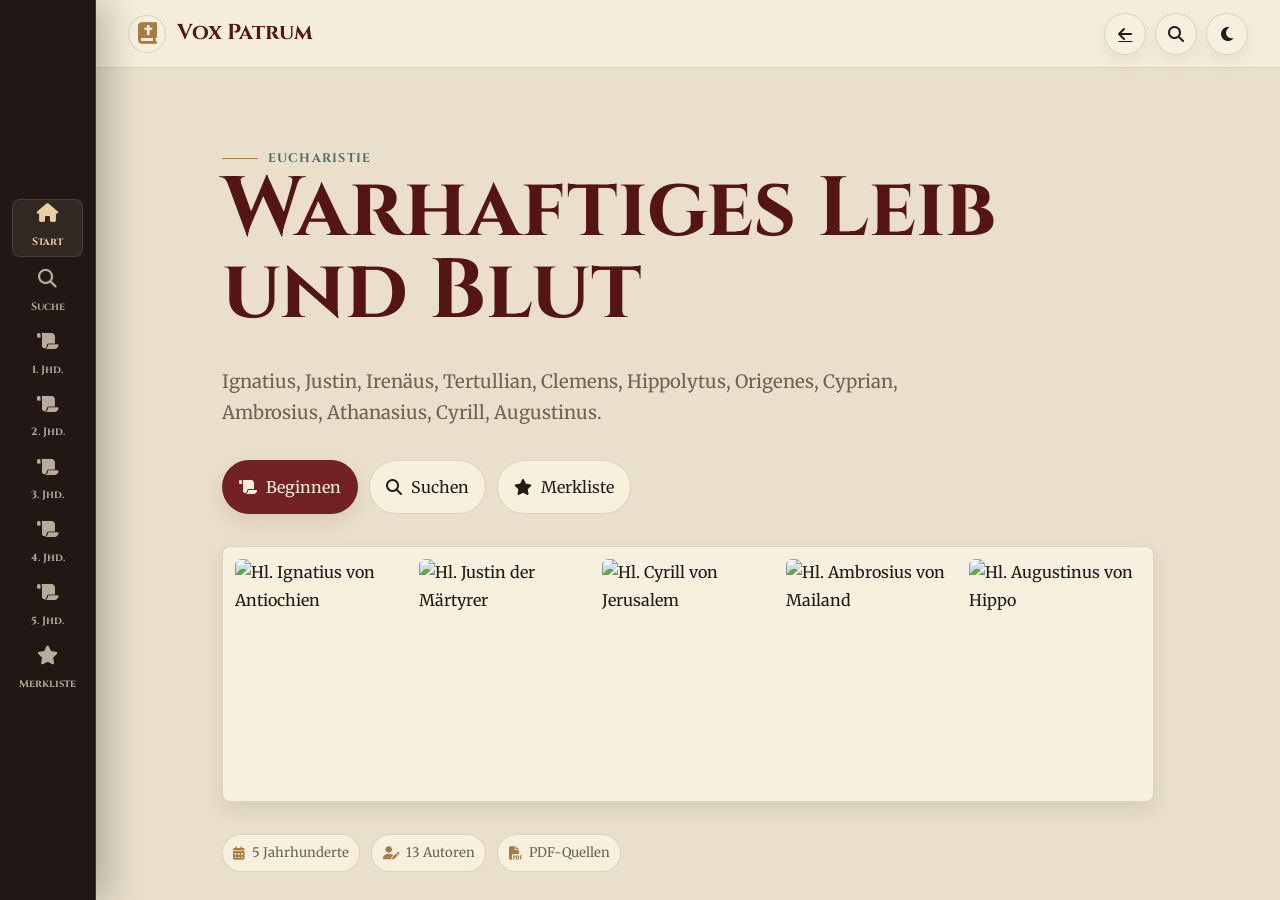
==== commit 566a1a31: "Add files via upload" ====
--- a/eucharistie.html
+++ b/eucharistie.html
@@ -1,701 +1,2608 @@
 <!DOCTYPE html>
+
 <html lang="de">
 <head>
-    <meta charset="UTF-8">
-    <meta name="viewport" content="width=device-width, initial-scale=1.0, maximum-scale=1.0, user-scalable=no">
-    <title>Vox Patrum: Die ultimative Ausgabe</title>
-    
-    <link rel="preconnect" href="https://fonts.googleapis.com">
-    <link rel="preconnect" href="https://fonts.gstatic.com" crossorigin>
-    <link href="https://fonts.googleapis.com/css2?family=Cinzel:wght@400;600;700&family=Merriweather:ital,wght@0,300;0,400;0,700;1,300;1,400&display=swap" rel="stylesheet">
-    
-    <link rel="stylesheet" href="https://cdnjs.cloudflare.com/ajax/libs/font-awesome/6.4.0/css/all.min.css">
-
-    <style>
-        /* --- 1. THEME VARIABLES --- */
+<meta charset="utf-8"/>
+<meta content="width=device-width, initial-scale=1.0" name="viewport"/>
+<title>Vox Patrum: Die ultimative Ausgabe</title>
+<link href="https://fonts.googleapis.com" rel="preconnect"/>
+<link crossorigin="" href="https://fonts.gstatic.com" rel="preconnect"/>
+<link href="https://fonts.googleapis.com/css2?family=Cinzel:wght@400;600;700&amp;family=Merriweather:ital,wght@0,300;0,400;0,700;1,300;1,400&amp;display=swap" rel="stylesheet"/>
+<link href="https://cdnjs.cloudflare.com/ajax/libs/font-awesome/6.4.0/css/all.min.css" rel="stylesheet"/>
+<script>
+        (function () {
+            const params = new URLSearchParams(window.location.search);
+            const themeFromUrl = params.get('theme');
+            let storedTheme = null;
+
+            try {
+                storedTheme = localStorage.getItem('theme');
+                if (themeFromUrl === 'dark' || themeFromUrl === 'light') {
+                    localStorage.setItem('theme', themeFromUrl);
+                }
+            } catch (error) {}
+
+            if ((themeFromUrl || storedTheme) === 'dark') {
+                document.documentElement.setAttribute('data-theme', 'dark');
+            }
+        }());
+    </script>
+<style>
         :root {
-            --crimson: #7b1113;
-            --gold: #c5a05a;
-            --bg-body: #e8e4d9;
-            --bg-card: #ffffff;
-            --text-main: #2c2c2c;
-            --text-sub: #555;
-            --nav-bg: #1a1a1a;
-            --nav-active: #c5a05a;
-            --nav-inactive: #888;
-            --shadow: rgba(0,0,0,0.1);
-            --nav-height: 70px;
-        }
-
-        /* Dark Mode */
+            --ink: #221b17;
+            --muted: #6e6257;
+            --paper: #fffaf0;
+            --paper-soft: #f3eddf;
+            --vellum: #e8dcc4;
+            --oxblood: #7c1f21;
+            --oxblood-strong: #551213;
+            --gold: #b78a41;
+            --verdigris: #27645d;
+            --lapis: #253f67;
+            --line: rgba(72, 53, 34, 0.16);
+            --nav-bg: #211714;
+            --nav-active: #f4d38d;
+            --nav-inactive: #b9aa99;
+            --shadow: 0 22px 58px rgba(49, 35, 21, 0.16);
+            --shadow-tight: 0 12px 30px rgba(49, 35, 21, 0.12);
+            --nav-height: 76px;
+        }
+
         [data-theme="dark"] {
-            --crimson: #ff6b6b;
-            --gold: #d4af37;
-            --bg-body: #121212;
-            --bg-card: #1e1e1e;
-            --text-main: #e0e0e0;
-            --text-sub: #aaaaaa;
-            --nav-bg: #000;
-            --nav-active: #d4af37;
-            --nav-inactive: #555;
-            --shadow: rgba(0,0,0,0.5);
-        }
-
-        * { margin: 0; padding: 0; box-sizing: border-box; -webkit-tap-highlight-color: transparent; }
-        
+            --ink: #f4ead8;
+            --muted: #c9bba6;
+            --paper: #211916;
+            --paper-soft: #171312;
+            --vellum: #2c211c;
+            --oxblood: #ee8b81;
+            --oxblood-strong: #ffd1c9;
+            --gold: #e2b96b;
+            --verdigris: #7fc0b5;
+            --lapis: #aebfe8;
+            --line: rgba(243, 224, 190, 0.15);
+            --nav-bg: #0f0d0c;
+            --nav-active: #f0c779;
+            --nav-inactive: #83796f;
+            --shadow: 0 22px 62px rgba(0, 0, 0, 0.42);
+            --shadow-tight: 0 12px 34px rgba(0, 0, 0, 0.34);
+        }
+
+        * {
+            box-sizing: border-box;
+            -webkit-tap-highlight-color: transparent;
+        }
+
+        html,
         body {
-            font-family: 'Merriweather', serif;
-            background-color: var(--bg-body);
-            color: var(--text-main);
-            line-height: 1.6;
-            height: 100vh;
-            overflow: hidden; 
+            height: 100%;
+            margin: 0;
+        }
+
+        body {
             display: flex;
             flex-direction: column;
-            transition: background-color 0.3s, color 0.3s;
-        }
-
-        /* --- 2. SPLASH SCREEN --- */
+            overflow: hidden;
+            color: var(--ink);
+            background:
+                linear-gradient(120deg, rgba(39, 100, 93, 0.12), transparent 36%),
+                linear-gradient(300deg, rgba(124, 31, 33, 0.1), transparent 34%),
+                var(--paper-soft);
+            font-family: "Merriweather", serif;
+            line-height: 1.7;
+            transition: background-color 240ms ease, color 240ms ease;
+        }
+
+        body::before {
+            content: "";
+            position: fixed;
+            inset: 0;
+            pointer-events: none;
+            opacity: 0.28;
+            background-image:
+                linear-gradient(rgba(72, 53, 34, 0.055) 1px, transparent 1px),
+                linear-gradient(90deg, rgba(72, 53, 34, 0.04) 1px, transparent 1px);
+            background-size: 46px 46px;
+            mask-image: linear-gradient(to bottom, #000, transparent 78%);
+        }
+
+        button,
+        input {
+            font: inherit;
+        }
+
+        button {
+            cursor: pointer;
+        }
+
         #splash-screen {
-            position: fixed; top: 0; left: 0; width: 100%; height: 100%;
-            background-color: #1a0505; z-index: 9999;
-            display: flex; justify-content: center; align-items: center; flex-direction: column;
-            transition: opacity 0.8s ease-out;
-        }
-        .splash-content i { color: var(--gold); animation: pulse 2s infinite; }
-        .splash-text { font-family: 'Cinzel', serif; color: #fff; margin-top: 20px; letter-spacing: 3px; animation: fadeInUp 1s ease-out; }
-        
-        @keyframes pulse { 0% { opacity: 0.5; transform: scale(0.9); } 50% { opacity: 1; transform: scale(1.1); } 100% { opacity: 0.5; transform: scale(0.9); } }
-        @keyframes fadeInUp { from { opacity: 0; transform: translateY(20px); } to { opacity: 1; transform: translateY(0); } }
-
-        /* --- 3. HEADER & SEARCH --- */
+            position: fixed;
+            inset: 0;
+            z-index: 9999;
+            display: grid;
+            place-items: center;
+            background:
+                radial-gradient(circle at center, rgba(226, 185, 107, 0.16), transparent 32%),
+                #170706;
+            transition: opacity 700ms ease;
+        }
+
+        .splash-content {
+            display: grid;
+            place-items: center;
+            gap: 1rem;
+            color: #fff7e8;
+        }
+
+        .splash-content i {
+            display: grid;
+            width: 88px;
+            height: 88px;
+            place-items: center;
+            border: 1px solid rgba(226, 185, 107, 0.62);
+            border-radius: 50%;
+            color: var(--gold);
+            box-shadow: 0 0 0 10px rgba(226, 185, 107, 0.08);
+            animation: sealPulse 1800ms ease-in-out infinite;
+        }
+
+        .splash-text {
+            margin-top: 0;
+            color: #fff7e8;
+            font-family: "Cinzel", serif;
+            font-weight: 700;
+            letter-spacing: 0.18em;
+            text-transform: uppercase;
+            animation: riseIn 700ms ease both;
+        }
+
         #app-header {
-            padding: 1rem; display: flex; justify-content: space-between; align-items: center;
-            background: var(--bg-body); z-index: 500; border-bottom: 1px solid rgba(0,0,0,0.05);
-        }
-        .header-title { font-family: 'Cinzel'; font-weight: bold; color: var(--crimson); font-size: 1.3rem; }
-        .header-actions button { background: none; border: none; font-size: 1.2rem; color: var(--text-main); margin-left: 15px; cursor: pointer; }
-
-        #search-container { padding: 0 1rem 1rem 1rem; display: none; background: var(--bg-body); animation: slideDown 0.2s; }
-        @keyframes slideDown { from { transform: translateY(-10px); opacity: 0; } to { transform: translateY(0); opacity: 1; } }
-        #search-input { width: 100%; padding: 12px; border-radius: 8px; border: 1px solid var(--gold); background: var(--bg-card); color: var(--text-main); font-family: 'Merriweather'; font-size: 1rem; }
-
-        /* --- 4. MAIN CONTENT --- */
+            position: relative;
+            z-index: 500;
+            display: flex;
+            align-items: center;
+            justify-content: space-between;
+            gap: 1rem;
+            min-height: 68px;
+            padding: 0.75rem clamp(0.9rem, 3vw, 2rem);
+            border-bottom: 1px solid var(--line);
+            background: color-mix(in srgb, var(--paper) 86%, transparent);
+            backdrop-filter: blur(18px);
+        }
+
+        .header-title {
+            display: inline-flex;
+            align-items: center;
+            gap: 0.68rem;
+            min-width: 0;
+            padding: 0;
+            border: 0;
+            color: var(--oxblood-strong);
+            background: none;
+            font-family: "Cinzel", serif;
+            font-size: clamp(1.05rem, 2.2vw, 1.35rem);
+            font-weight: 700;
+            text-decoration: none;
+            cursor: pointer;
+        }
+
+        .header-title i {
+            display: grid;
+            flex: 0 0 auto;
+            width: 38px;
+            height: 38px;
+            place-items: center;
+            border: 1px solid var(--line);
+            border-radius: 50%;
+            color: var(--gold);
+            background: color-mix(in srgb, var(--paper) 90%, transparent);
+        }
+
+        .header-actions {
+            display: flex;
+            align-items: center;
+            gap: 0.55rem;
+        }
+
+        .header-actions a,
+        .header-actions button,
+        .inline-action {
+            display: inline-grid;
+            width: 42px;
+            height: 42px;
+            place-items: center;
+            border: 1px solid var(--line);
+            border-radius: 50%;
+            color: var(--ink);
+            background: color-mix(in srgb, var(--paper) 90%, transparent);
+            box-shadow: 0 8px 18px rgba(49, 35, 21, 0.08);
+            transition: transform 180ms ease, color 180ms ease, border-color 180ms ease;
+        }
+
+        .header-actions a:hover,
+        .header-actions button:hover,
+        .inline-action:hover {
+            transform: translateY(-2px);
+            border-color: color-mix(in srgb, var(--gold) 70%, var(--line));
+            color: var(--oxblood);
+        }
+
+        #reading-progress {
+            position: absolute;
+            left: 0;
+            right: 0;
+            bottom: -1px;
+            height: 2px;
+            overflow: hidden;
+            background: transparent;
+        }
+
+        #reading-progress span {
+            display: block;
+            width: 0%;
+            height: 100%;
+            background: linear-gradient(90deg, var(--verdigris), var(--gold), var(--oxblood));
+            transition: width 120ms linear;
+        }
+
+        #search-container {
+            position: relative;
+            z-index: 450;
+            display: none;
+            padding: 0.75rem clamp(0.9rem, 3vw, 2rem);
+            border-bottom: 1px solid var(--line);
+            background: color-mix(in srgb, var(--paper) 88%, transparent);
+            backdrop-filter: blur(18px);
+            animation: slideDown 180ms ease;
+        }
+
+        #search-container.is-open {
+            display: block;
+        }
+
+        .search-field {
+            position: relative;
+        }
+
+        #search-input {
+            width: 100%;
+            min-height: 48px;
+            padding: 0.75rem 3rem 0.75rem 2.75rem;
+            border: 1px solid color-mix(in srgb, var(--gold) 48%, var(--line));
+            border-radius: 999px;
+            outline: none;
+            color: var(--ink);
+            background:
+                linear-gradient(90deg, color-mix(in srgb, var(--gold) 16%, transparent), transparent 38%),
+                var(--paper);
+            box-shadow: inset 0 0 0 1px rgba(255, 255, 255, 0.12);
+            font-size: 0.95rem;
+        }
+
+        #search-input:focus {
+            border-color: var(--gold);
+            box-shadow: 0 0 0 4px color-mix(in srgb, var(--gold) 22%, transparent);
+        }
+
+        .search-field::before {
+            content: "\f002";
+            position: absolute;
+            left: 1rem;
+            top: 50%;
+            color: var(--gold);
+            font: var(--fa-font-solid);
+            transform: translateY(-50%);
+            pointer-events: none;
+        }
+
+        #search-clear {
+            position: absolute;
+            top: 50%;
+            right: 0.45rem;
+            display: grid;
+            width: 38px;
+            height: 38px;
+            place-items: center;
+            border: 1px solid transparent;
+            border-radius: 50%;
+            color: var(--muted);
+            background: transparent;
+            transform: translateY(-50%);
+            transition: color 160ms ease, background-color 160ms ease, transform 160ms ease;
+        }
+
+        #search-clear:hover {
+            color: var(--oxblood);
+            background: color-mix(in srgb, var(--gold) 14%, transparent);
+            transform: translateY(-50%) scale(1.04);
+        }
+
+        #topic-tools {
+            position: relative;
+            z-index: 420;
+            display: grid;
+            gap: 0.5rem;
+            padding: 0.55rem clamp(0.9rem, 3vw, 2rem);
+            border-bottom: 1px solid var(--line);
+            background: color-mix(in srgb, var(--paper) 86%, transparent);
+            backdrop-filter: blur(18px);
+        }
+
+        #topic-tools.is-hidden {
+            display: none;
+        }
+
+        .tool-row {
+            display: flex;
+            gap: 0.45rem;
+            overflow-x: auto;
+            padding-bottom: 0.08rem;
+            scrollbar-width: none;
+        }
+
+        .tool-row::-webkit-scrollbar {
+            display: none;
+        }
+
+        .tool-chip,
+        .author-chip,
+        .mini-action {
+            display: inline-flex;
+            flex: 0 0 auto;
+            align-items: center;
+            justify-content: center;
+            gap: 0.45rem;
+            min-height: 36px;
+            padding: 0.5rem 0.72rem;
+            border: 1px solid var(--line);
+            border-radius: 999px;
+            color: var(--muted);
+            background: color-mix(in srgb, var(--paper) 82%, transparent);
+            font-family: "Cinzel", serif;
+            font-size: 0.72rem;
+            font-weight: 700;
+            text-decoration: none;
+            transition: transform 160ms ease, color 160ms ease, border-color 160ms ease, background-color 160ms ease, box-shadow 160ms ease;
+        }
+
+        .tool-chip:hover,
+        .author-chip:hover,
+        .mini-action:hover {
+            transform: translateY(-1px);
+            border-color: color-mix(in srgb, var(--gold) 62%, var(--line));
+            color: var(--oxblood);
+            box-shadow: 0 8px 18px rgba(49, 35, 21, 0.08);
+        }
+
+        .tool-chip.active,
+        .author-chip.active {
+            color: var(--oxblood-strong);
+            border-color: color-mix(in srgb, var(--gold) 72%, var(--line));
+            background:
+                linear-gradient(135deg, color-mix(in srgb, var(--gold) 20%, transparent), color-mix(in srgb, var(--paper) 88%, transparent)),
+                var(--paper);
+        }
+
+        .author-filter {
+            align-items: center;
+        }
+
+        #author-filter-list {
+            display: contents;
+        }
+
         #app-container {
-            flex: 1; overflow-y: auto; overflow-x: hidden;
-            position: relative; scroll-behavior: smooth;
-            padding-bottom: calc(var(--nav-height) + 20px);
-        }
-
-        .view-section { display: none; max-width: 800px; margin: 0 auto; padding: 1rem; }
-        .view-section.active { display: block; animation: fadeScale 0.3s ease-out; }
-        @keyframes fadeScale { from { opacity: 0; transform: scale(0.98); } to { opacity: 1; transform: scale(1); } }
+            position: relative;
+            z-index: 1;
+            flex: 1;
+            overflow-x: hidden;
+            overflow-y: auto;
+            padding-bottom: calc(var(--nav-height) + 1rem);
+            scroll-behavior: smooth;
+        }
+
+        .view-section {
+            display: none;
+            width: min(100%, 980px);
+            margin: 0 auto;
+            padding: clamp(0.85rem, 2.4vw, 1.5rem);
+        }
+
+        .view-section.active {
+            display: block;
+            animation: sectionIn 260ms ease both;
+        }
+
+        .reader-home {
+            display: grid;
+            gap: clamp(1.2rem, 3vw, 2rem);
+            min-height: calc(100svh - 160px);
+            align-content: center;
+            padding: clamp(0.5rem, 4vw, 2.5rem) 0;
+        }
+
+        .home-kicker {
+            display: inline-flex;
+            width: max-content;
+            align-items: center;
+            gap: 0.6rem;
+            color: var(--verdigris);
+            font-family: "Cinzel", serif;
+            font-size: 0.78rem;
+            font-weight: 700;
+            letter-spacing: 0.1em;
+            text-transform: uppercase;
+        }
+
+        .home-kicker::before {
+            content: "";
+            width: 36px;
+            height: 1px;
+            background: var(--gold);
+        }
+
+        .reader-home h1 {
+            max-width: 780px;
+            margin: 0;
+            color: var(--oxblood-strong);
+            font-family: "Cinzel", serif;
+            font-size: clamp(2.4rem, 7vw, 5.25rem);
+            line-height: 0.98;
+        }
+
+        .reader-home p {
+            max-width: 710px;
+            margin: 0;
+            color: var(--muted);
+            font-size: clamp(1rem, 1.6vw, 1.15rem);
+        }
+
+        .home-actions,
+        .home-stats {
+            display: flex;
+            flex-wrap: wrap;
+            gap: 0.7rem;
+        }
+
+        .primary-action,
+        .secondary-action {
+            display: inline-flex;
+            align-items: center;
+            justify-content: center;
+            gap: 0.55rem;
+            min-height: 46px;
+            padding: 0.78rem 1rem;
+            border-radius: 999px;
+            text-decoration: none;
+            transition: transform 180ms ease, box-shadow 180ms ease, border-color 180ms ease;
+        }
+
+        .primary-action {
+            border: 1px solid color-mix(in srgb, var(--oxblood) 70%, var(--line));
+            color: #fff7e8;
+            background: linear-gradient(135deg, var(--oxblood), var(--lapis));
+            box-shadow: 0 14px 30px rgba(85, 18, 19, 0.24);
+        }
+
+        .secondary-action {
+            border: 1px solid var(--line);
+            color: var(--ink);
+            background: color-mix(in srgb, var(--paper) 84%, transparent);
+        }
+
+        .primary-action:hover,
+        .secondary-action:hover {
+            transform: translateY(-2px);
+            box-shadow: var(--shadow-tight);
+        }
+
+        .home-mosaic {
+            display: grid;
+            grid-template-columns: repeat(5, minmax(0, 1fr));
+            gap: clamp(0.45rem, 1vw, 0.75rem);
+            align-items: stretch;
+            padding: 0.75rem;
+            border: 1px solid var(--line);
+            border-radius: 8px;
+            background: color-mix(in srgb, var(--paper) 76%, transparent);
+            box-shadow: var(--shadow-tight);
+            overflow: hidden;
+        }
+
+        .home-mosaic img {
+            display: block;
+            width: 100%;
+            height: clamp(190px, 18vw, 230px);
+            aspect-ratio: 4 / 5;
+            border-radius: 6px;
+            object-fit: cover;
+            object-position: center;
+            filter: saturate(0.95) contrast(1.04);
+            transform: none;
+            transition: transform 500ms ease, filter 500ms ease;
+        }
+
+        .home-mosaic:hover img {
+            transform: translateY(-2px);
+            filter: saturate(1.05) contrast(1.06);
+        }
+
+        .home-stat,
+        .result-count {
+            display: inline-flex;
+            align-items: center;
+            gap: 0.45rem;
+            min-height: 34px;
+            padding: 0.42rem 0.65rem;
+            border: 1px solid var(--line);
+            border-radius: 999px;
+            color: var(--muted);
+            background: color-mix(in srgb, var(--paper) 78%, transparent);
+            font-size: 0.82rem;
+        }
+
+        .home-stat i,
+        .result-count i {
+            color: var(--gold);
+        }
 
         h2.topic-title {
-            font-family: 'Cinzel', serif; color: var(--crimson); font-size: 1.8rem;
-            text-align: center; margin: 0.5rem 0 2rem 0; border-bottom: 2px solid var(--gold); padding-bottom: 10px;
+            display: grid;
+            gap: 0.45rem;
+            margin: 0.5rem 0 1.5rem;
+            color: var(--oxblood-strong);
+            font-family: "Cinzel", serif;
+            font-size: clamp(1.55rem, 4vw, 2.35rem);
+            line-height: 1.05;
+        }
+
+        h2.topic-title::after {
+            content: "";
+            width: 76px;
+            height: 2px;
+            border-radius: 999px;
+            background: linear-gradient(90deg, var(--gold), var(--verdigris));
+        }
+
+        .section-tools {
+            display: flex;
+            align-items: center;
+            justify-content: flex-end;
+            gap: 0.6rem;
+            margin: -0.65rem 0 1rem;
+        }
+
+        .collapse-all-btn {
+            display: inline-flex;
+            align-items: center;
+            justify-content: center;
+            gap: 0.5rem;
+            min-height: 38px;
+            padding: 0.55rem 0.78rem;
+            border: 1px solid var(--line);
+            border-radius: 999px;
+            color: var(--ink);
+            background: color-mix(in srgb, var(--paper) 84%, transparent);
+            box-shadow: 0 8px 18px rgba(49, 35, 21, 0.08);
+            font-family: "Cinzel", serif;
+            font-size: 0.72rem;
+            font-weight: 700;
+            transition: transform 180ms ease, color 180ms ease, border-color 180ms ease;
+        }
+
+        .collapse-all-btn:hover,
+        .mini-action:hover {
+            transform: translateY(-2px);
+            border-color: color-mix(in srgb, var(--gold) 70%, var(--line));
+            color: var(--oxblood);
         }
 
         .quote-card {
-            background: var(--bg-card); border-radius: 16px; padding: 1.5rem; margin-bottom: 1.5rem;
-            box-shadow: 0 4px 15px var(--shadow); border-left: 5px solid var(--gold); position: relative;
-        }
-
-        .card-header { display: flex; align-items: center; gap: 15px; margin-bottom: 1rem; }
-        .saint-avatar { width: 50px; height: 50px; border-radius: 50%; object-fit: cover; border: 2px solid var(--gold); }
-        .saint-info h3 { font-family: 'Cinzel'; font-size: 1rem; color: var(--crimson); font-weight: 700; }
-        .saint-info span { font-size: 0.75rem; color: var(--text-sub); display: block; }
-        .quote-text { font-style: italic; color: var(--text-main); margin-bottom: 1rem; font-size: 1.05rem; text-align: justify; }
-        .quote-source { font-size: 0.75rem; text-align: right; color: var(--text-sub); border-top: 1px solid var(--shadow); padding-top: 8px; font-weight: bold; margin-top: 0.5rem; }
-
-        .share-btn, .pdf-btn {
-            position: absolute; top: 1rem;
-            background: none; border: none;
-            font-size: 1.1rem; cursor: pointer; opacity: 0.6;
-        }
-        .share-btn { right: 1rem; color: var(--gold); }
-        .pdf-btn { right: 3rem; color: var(--crimson); }
-        .share-btn:hover, .pdf-btn:hover { opacity: 1; }
-
-        /* --- 5. SCROLLABLE NAVIGATION --- */
+            position: relative;
+            margin-bottom: 1rem;
+            padding: clamp(1.1rem, 3vw, 1.45rem);
+            border: 1px solid var(--line);
+            border-left: 5px solid var(--gold);
+            border-radius: 8px;
+            color: var(--ink);
+            background:
+                radial-gradient(circle at top right, color-mix(in srgb, var(--gold) 12%, transparent), transparent 34%),
+                linear-gradient(135deg, color-mix(in srgb, var(--paper) 96%, transparent), color-mix(in srgb, var(--vellum) 52%, transparent)),
+                var(--paper);
+            box-shadow: var(--shadow-tight);
+            opacity: 0;
+            overflow: hidden;
+            transform: translateY(12px);
+            transition: opacity 360ms ease, transform 360ms ease, box-shadow 180ms ease, border-color 180ms ease;
+        }
+
+        .quote-card::before {
+            content: "";
+            position: absolute;
+            inset: 0 0 auto 0;
+            height: 3px;
+            background: linear-gradient(90deg, var(--gold), var(--verdigris), transparent);
+            opacity: 0.72;
+            pointer-events: none;
+        }
+
+        .quote-card:hover {
+            border-color: color-mix(in srgb, var(--gold) 48%, var(--line));
+            box-shadow: var(--shadow);
+            transform: translateY(-2px);
+        }
+
+        .quote-card.is-visible {
+            opacity: 1;
+            transform: translateY(0);
+        }
+
+        .quote-card.is-visible:hover {
+            transform: translateY(-2px);
+        }
+
+        .quote-card-body {
+            position: relative;
+            z-index: 1;
+            transition: max-height 260ms ease;
+        }
+
+        .quote-card.is-collapsible.is-collapsed .quote-card-body {
+            max-height: 14.5rem;
+            overflow: hidden;
+        }
+
+        .quote-card.is-collapsible.is-collapsed .quote-card-body::after {
+            content: "";
+            position: absolute;
+            right: 0;
+            bottom: 0;
+            left: 0;
+            height: 5.5rem;
+            background: linear-gradient(to bottom, transparent, color-mix(in srgb, var(--paper) 98%, transparent));
+            pointer-events: none;
+        }
+
+        .quote-card.is-filter-hidden {
+            display: none;
+        }
+
+        .card-header {
+            display: flex;
+            align-items: center;
+            gap: 0.9rem;
+            min-height: 66px;
+            margin-bottom: 1rem;
+            padding-right: 8.4rem;
+        }
+
+        .saint-avatar {
+            width: 62px;
+            height: 62px;
+            flex: 0 0 auto;
+            border: 2px solid color-mix(in srgb, var(--gold) 80%, var(--paper));
+            border-radius: 50%;
+            object-fit: cover;
+            box-shadow: 0 10px 24px rgba(49, 35, 21, 0.14);
+        }
+
+        .saint-info h3 {
+            margin: 0;
+            color: var(--oxblood-strong);
+            font-family: "Cinzel", serif;
+            font-size: clamp(0.98rem, 2vw, 1.15rem);
+            line-height: 1.2;
+        }
+
+        .saint-info span {
+            display: block;
+            margin-top: 0.18rem;
+            color: var(--muted);
+            font-size: 0.78rem;
+        }
+
+        .quote-text {
+            margin: 0 0 0.95rem;
+            color: var(--ink);
+            font-size: clamp(1rem, 1.9vw, 1.08rem);
+            font-style: italic;
+            line-height: 1.82;
+            text-align: justify;
+            hyphens: auto;
+            overflow-wrap: break-word;
+        }
+
+        .quote-source {
+            display: flex;
+            align-items: center;
+            justify-content: flex-end;
+            gap: 0.42rem;
+            width: fit-content;
+            max-width: 100%;
+            margin: 0.72rem 0 0 auto;
+            padding: 0.42rem 0.6rem;
+            border: 1px solid color-mix(in srgb, var(--gold) 26%, var(--line));
+            border-radius: 999px;
+            color: var(--muted);
+            background: color-mix(in srgb, var(--paper) 72%, transparent);
+            font-size: 0.76rem;
+            font-weight: 700;
+            text-align: right;
+        }
+
+        .quote-source::before {
+            content: "\f02e";
+            flex: 0 0 auto;
+            color: var(--gold);
+            font: var(--fa-font-solid);
+            font-size: 0.72rem;
+        }
+
+        .source-pdf-link {
+            color: var(--oxblood);
+            text-decoration: none;
+        }
+
+        .source-pdf-link:hover {
+            color: var(--gold);
+            text-decoration: underline;
+        }
+
+        .share-btn,
+        .pdf-btn,
+        .bookmark-btn {
+            position: absolute;
+            top: 1rem;
+            display: inline-grid;
+            width: 38px;
+            height: 38px;
+            place-items: center;
+            border: 1px solid var(--line);
+            border-radius: 50%;
+            color: var(--muted);
+            background: color-mix(in srgb, var(--paper) 90%, transparent);
+            box-shadow: 0 8px 18px rgba(49, 35, 21, 0.08);
+            font-size: 0.95rem;
+            opacity: 1;
+            z-index: 4;
+            cursor: pointer;
+            pointer-events: auto;
+            transition: transform 160ms ease, color 160ms ease, border-color 160ms ease, background-color 160ms ease;
+        }
+
+        .share-btn { right: 1rem; }
+        .pdf-btn { right: 3.85rem; }
+        .bookmark-btn { right: 6.7rem; }
+
+        .share-btn:hover,
+        .pdf-btn:hover,
+        .bookmark-btn:hover,
+        .bookmark-btn.active {
+            transform: translateY(-2px);
+            border-color: color-mix(in srgb, var(--gold) 66%, var(--line));
+            color: var(--oxblood);
+            background: color-mix(in srgb, var(--gold) 16%, var(--paper));
+        }
+
+        .bookmark-btn.active {
+            color: var(--gold);
+        }
+
+        .bookmark-btn.active i {
+            animation: savePop 300ms ease;
+        }
+
+        .read-more-btn {
+            display: none;
+            position: relative;
+            z-index: 3;
+            align-items: center;
+            justify-content: center;
+            gap: 0.5rem;
+            width: 100%;
+            min-height: 42px;
+            margin-top: 0.85rem;
+            border: 1px solid color-mix(in srgb, var(--gold) 54%, var(--line));
+            border-radius: 999px;
+            color: var(--oxblood);
+            background:
+                linear-gradient(135deg, color-mix(in srgb, var(--gold) 18%, transparent), color-mix(in srgb, var(--paper) 80%, transparent)),
+                var(--paper);
+            font-family: "Cinzel", serif;
+            font-size: 0.78rem;
+            font-weight: 700;
+            transition: transform 160ms ease, border-color 160ms ease, box-shadow 160ms ease;
+        }
+
+        .quote-card.is-collapsible .read-more-btn {
+            display: inline-flex;
+        }
+
+        .read-more-btn:hover {
+            transform: translateY(-2px);
+            border-color: var(--gold);
+            box-shadow: 0 10px 24px rgba(49, 35, 21, 0.12);
+        }
+
+        .empty-state {
+            display: grid;
+            place-items: center;
+            gap: 0.8rem;
+            min-height: 260px;
+            padding: 2rem;
+            border: 1px dashed color-mix(in srgb, var(--gold) 45%, var(--line));
+            border-radius: 8px;
+            color: var(--muted);
+            background: color-mix(in srgb, var(--paper) 72%, transparent);
+            text-align: center;
+        }
+
+        .empty-state i {
+            color: var(--gold);
+            font-size: 2rem;
+        }
+
+        .filter-empty {
+            margin-top: 1rem;
+        }
+
+        .saved-toolbar {
+            display: flex;
+            flex-wrap: wrap;
+            align-items: center;
+            justify-content: space-between;
+            gap: 0.65rem;
+            margin: -0.35rem 0 1rem;
+        }
+
+        .saved-note {
+            display: inline-flex;
+            align-items: center;
+            gap: 0.38rem;
+            width: fit-content;
+            margin: -0.2rem 0 0.75rem;
+            padding: 0.34rem 0.55rem;
+            border: 1px solid var(--line);
+            border-radius: 999px;
+            color: var(--muted);
+            background: color-mix(in srgb, var(--paper) 76%, transparent);
+            font-size: 0.72rem;
+            font-weight: 700;
+        }
+
+        .saved-note i {
+            color: var(--gold);
+        }
+
+        .mini-action:disabled {
+            opacity: 0.45;
+            cursor: not-allowed;
+            transform: none;
+            box-shadow: none;
+        }
+
+        #search-results-list,
+        #saved-list {
+            display: grid;
+            gap: 1rem;
+        }
+
+        mark {
+            border-radius: 0.2rem;
+            color: inherit;
+            background: color-mix(in srgb, var(--gold) 38%, transparent);
+            box-shadow: 0 0 0 2px color-mix(in srgb, var(--gold) 38%, transparent);
+        }
+
+        [data-theme="dark"] .quote-card {
+            background:
+                radial-gradient(circle at top right, color-mix(in srgb, var(--gold) 10%, transparent), transparent 34%),
+                linear-gradient(135deg, color-mix(in srgb, var(--paper) 94%, transparent), color-mix(in srgb, var(--vellum) 60%, transparent)),
+                var(--paper);
+        }
+
+        [data-theme="dark"] .quote-source,
+        [data-theme="dark"] .saved-note,
+        [data-theme="dark"] .tool-chip,
+        [data-theme="dark"] .author-chip,
+        [data-theme="dark"] .mini-action,
+        [data-theme="dark"] .result-count {
+            background: color-mix(in srgb, var(--paper) 72%, #000 16%);
+        }
+
+        [data-theme="dark"] mark {
+            background: color-mix(in srgb, var(--gold) 46%, transparent);
+            box-shadow: 0 0 0 2px color-mix(in srgb, var(--gold) 30%, transparent);
+        }
+
         nav {
-            position: fixed; bottom: 0; left: 0; width: 100%; height: var(--nav-height);
-            background-color: var(--nav-bg); z-index: 1000;
-            box-shadow: 0 -4px 20px rgba(0,0,0,0.4);
-            transition: transform 0.3s ease-in-out;
-        }
-        nav.nav-hidden { transform: translateY(100%); }
-
-        /* Scrollable container for buttons */
+            position: fixed;
+            left: 0;
+            right: 0;
+            bottom: 0;
+            z-index: 1000;
+            height: var(--nav-height);
+            border-top: 1px solid rgba(255, 250, 240, 0.12);
+            background:
+                linear-gradient(180deg, color-mix(in srgb, var(--nav-bg) 90%, transparent), var(--nav-bg)),
+                var(--nav-bg);
+            box-shadow: 0 -14px 34px rgba(0, 0, 0, 0.24);
+            transition: transform 260ms ease;
+        }
+
+        nav.nav-hidden {
+            transform: translateY(100%);
+        }
+
         .nav-scroller {
             display: flex;
+            align-items: center;
+            height: 100%;
+            gap: 0.3rem;
             overflow-x: auto;
-            height: 100%;
-            align-items: center;
-            padding: 0 10px;
-            /* Hide Scrollbar */
-            scrollbar-width: none; /* Firefox */
-            -ms-overflow-style: none;  /* IE */
-        }
-        .nav-scroller::-webkit-scrollbar { display: none; /* Chrome/Safari */ }
+            padding: 0 0.6rem;
+            scrollbar-width: none;
+        }
+
+        .nav-scroller::-webkit-scrollbar {
+            display: none;
+        }
 
         nav button {
-            background: none; border: none; color: var(--nav-inactive);
-            font-family: 'Cinzel'; font-size: 0.65rem;
-            display: flex; flex-direction: column; align-items: center; gap: 5px;
-            min-width: 80px; /* Force width so they scroll */
-            flex-shrink: 0; /* Prevent squishing */
-            cursor: pointer;
-            transition: color 0.2s;
-        }
-        nav button i { font-size: 1.3rem; }
-        nav button.active { color: var(--nav-active); }
-        nav button.active i { transform: translateY(-3px); }
-
-        /* Toast */
+            position: relative;
+            display: grid;
+            flex: 0 0 auto;
+            min-width: 74px;
+            min-height: 58px;
+            place-items: center;
+            gap: 0.25rem;
+            border: 1px solid transparent;
+            border-radius: 8px;
+            color: var(--nav-inactive);
+            background: transparent;
+            font-family: "Cinzel", serif;
+            font-size: 0.66rem;
+            font-weight: 700;
+            transition: color 180ms ease, background-color 180ms ease, border-color 180ms ease, transform 180ms ease;
+        }
+
+        nav button i {
+            font-size: 1.18rem;
+        }
+
+        nav button:hover,
+        nav button.active {
+            color: var(--nav-active);
+            background: rgba(255, 250, 240, 0.08);
+            border-color: rgba(255, 250, 240, 0.1);
+            transform: translateY(-2px);
+        }
+
+        .nav-count {
+            position: absolute;
+            top: 0.35rem;
+            right: 0.45rem;
+            display: none;
+            min-width: 18px;
+            height: 18px;
+            place-items: center;
+            padding: 0 0.26rem;
+            border-radius: 999px;
+            color: #211714;
+            background: var(--gold);
+            font-family: "Merriweather", serif;
+            font-size: 0.68rem;
+            font-weight: 700;
+        }
+
+        .nav-count.is-visible {
+            display: grid;
+        }
+
+        .primary-action:active,
+        .secondary-action:active,
+        .tool-chip:active,
+        .author-chip:active,
+        .mini-action:active,
+        .share-btn:active,
+        .pdf-btn:active,
+        .bookmark-btn:active,
+        .read-more-btn:active,
+        nav button:active {
+            transform: translateY(1px) scale(0.98);
+        }
+
+        :root {
+            --paper: #f8f0df;
+            --paper-soft: #e9dfca;
+            --vellum: #ded0b6;
+            --oxblood: #742123;
+            --oxblood-strong: #551516;
+            --gold: #a77d3f;
+            --verdigris: #496d65;
+            --lapis: #4f5b70;
+            --nav-bg: #211714;
+            --nav-active: #ead0a0;
+            --shadow: 0 14px 34px rgba(49, 35, 21, 0.12);
+            --shadow-tight: 0 8px 20px rgba(49, 35, 21, 0.1);
+        }
+
+        [data-theme="dark"] {
+            --paper: #141211;
+            --paper-soft: #0b0a0a;
+            --vellum: #1d1917;
+            --oxblood: #c53d3f;
+            --oxblood-strong: #f05f60;
+            --gold: #cda765;
+            --verdigris: #87aaa2;
+            --lapis: #9ba6b9;
+            --nav-bg: #14110f;
+            --nav-active: #dec18a;
+            --shadow: 0 16px 38px rgba(0, 0, 0, 0.34);
+            --shadow-tight: 0 10px 24px rgba(0, 0, 0, 0.26);
+        }
+
+        body {
+            background: var(--paper-soft);
+        }
+
+        body::before {
+            opacity: 0.16;
+        }
+
+        #splash-screen {
+            background: #170706;
+        }
+
+        #reading-progress span,
+        h2.topic-title::after,
+        .quote-card::before {
+            background: var(--gold);
+        }
+
+        #search-input,
+        .tool-chip,
+        .author-chip,
+        .mini-action,
+        .secondary-action,
+        .home-mosaic,
+        .home-stat,
+        .result-count,
+        .collapse-all-btn,
+        .quote-card,
+        .quote-source,
+        .share-btn,
+        .pdf-btn,
+        .bookmark-btn,
+        .read-more-btn,
+        .empty-state,
+        .saved-note {
+            background: var(--paper);
+        }
+
+        .primary-action {
+            color: var(--paper);
+            background: var(--oxblood);
+            box-shadow: var(--shadow-tight);
+        }
+
+        .tool-chip.active,
+        .author-chip.active {
+            background: color-mix(in srgb, var(--paper) 82%, var(--gold) 18%);
+        }
+
+        .quote-card {
+            border-left-color: var(--gold);
+        }
+
+        .quote-card::before {
+            opacity: 0.42;
+        }
+
+        .quote-card.is-collapsible.is-collapsed .quote-card-body::after {
+            background: linear-gradient(to bottom, transparent, var(--paper));
+        }
+
+        .share-btn:hover,
+        .pdf-btn:hover,
+        .bookmark-btn:hover,
+        .bookmark-btn.active,
+        #search-clear:hover {
+            background: color-mix(in srgb, var(--paper) 88%, var(--gold) 12%);
+        }
+
+        mark,
+        [data-theme="dark"] mark {
+            background: color-mix(in srgb, var(--gold) 28%, transparent);
+            box-shadow: none;
+        }
+
+        nav {
+            background: var(--nav-bg);
+        }
+
+        [data-theme="dark"] .quote-card,
+        [data-theme="dark"] .quote-source,
+        [data-theme="dark"] .saved-note,
+        [data-theme="dark"] .tool-chip,
+        [data-theme="dark"] .author-chip,
+        [data-theme="dark"] .mini-action,
+        [data-theme="dark"] .result-count {
+            background: var(--paper);
+        }
+
         #toast {
-            visibility: hidden; background-color: #333; color: #fff; text-align: center;
-            border-radius: 50px; padding: 10px 20px; position: fixed; z-index: 2000;
-            left: 50%; bottom: 90px; transform: translateX(-50%); font-family: 'Cinzel';
-            box-shadow: 0 5px 15px rgba(0,0,0,0.5); opacity: 0; transition: opacity 0.3s;
-            font-size: 0.9rem; pointer-events: none;
-        }
-        #toast.show { visibility: visible; opacity: 1; }
-
-        /* Tablet/Desktop */
-        @media (min-width: 769px) {
-            nav { top: 0; bottom: auto; height: 80px; }
-            nav.nav-hidden { transform: translateY(-100%); }
-            #app-container { padding-top: 80px; }
-            #app-header { display: none; }
-            .nav-scroller { justify-content: center; }
+            position: fixed;
+            left: 50%;
+            bottom: calc(var(--nav-height) + 1rem);
+            z-index: 2000;
+            max-width: min(92vw, 420px);
+            padding: 0.7rem 1rem;
+            border: 1px solid rgba(255, 250, 240, 0.16);
+            border-radius: 999px;
+            color: #fff7e8;
+            background: rgba(33, 23, 20, 0.92);
+            box-shadow: 0 14px 34px rgba(0, 0, 0, 0.34);
+            font-family: "Cinzel", serif;
+            font-size: 0.82rem;
+            opacity: 0;
+            pointer-events: none;
+            text-align: center;
+            transform: translate(-50%, 10px);
+            transition: opacity 180ms ease, transform 180ms ease, visibility 180ms ease;
+            visibility: hidden;
+        }
+
+        #toast.show {
+            opacity: 1;
+            transform: translate(-50%, 0);
+            visibility: visible;
+        }
+
+        @keyframes sealPulse {
+            0%, 100% { transform: scale(1); opacity: 0.72; }
+            50% { transform: scale(1.05); opacity: 1; }
+        }
+
+        @keyframes riseIn {
+            from { opacity: 0; transform: translateY(16px); }
+            to { opacity: 1; transform: translateY(0); }
+        }
+
+        @keyframes sectionIn {
+            from { opacity: 0; transform: translateY(8px); }
+            to { opacity: 1; transform: translateY(0); }
+        }
+
+        @keyframes slideDown {
+            from { opacity: 0; transform: translateY(-8px); }
+            to { opacity: 1; transform: translateY(0); }
+        }
+
+        @keyframes savePop {
+            0% { transform: scale(0.82); }
+            60% { transform: scale(1.18); }
+            100% { transform: scale(1); }
+        }
+
+        @media (min-width: 900px) {
+            #app-header,
+            #search-container,
+            #topic-tools,
+            #app-container {
+                margin-left: 96px;
+            }
+
+            #topic-tools {
+                grid-template-columns: minmax(280px, 0.85fr) minmax(0, 1.15fr);
+                align-items: center;
+            }
+
+            #app-container {
+                padding-bottom: 2rem;
+            }
+
+            .view-section {
+                padding-block: 2rem;
+            }
+
+            nav {
+                top: 0;
+                right: auto;
+                bottom: 0;
+                width: 96px;
+                height: 100%;
+                border-top: 0;
+                border-right: 1px solid rgba(255, 250, 240, 0.12);
+                box-shadow: 14px 0 34px rgba(0, 0, 0, 0.22);
+            }
+
+            nav.nav-hidden {
+                transform: none;
+            }
+
+            .nav-scroller {
+                flex-direction: column;
+                justify-content: center;
+                overflow-y: auto;
+                overflow-x: hidden;
+                padding: 0.75rem;
+            }
+
+            nav button {
+                width: 100%;
+                min-width: 0;
+            }
+
+            #toast {
+                bottom: 1.25rem;
+            }
+        }
+
+        @media (max-width: 620px) {
+            .view-section {
+                padding: 0.75rem;
+            }
+
+            #topic-tools {
+                gap: 0.42rem;
+                padding: 0.45rem 0.75rem;
+            }
+
+            .tool-chip,
+            .author-chip,
+            .mini-action {
+                min-height: 34px;
+                padding: 0.44rem 0.62rem;
+                font-size: 0.68rem;
+            }
+
+            .reader-home {
+                min-height: auto;
+                align-content: start;
+                gap: 0.95rem;
+                padding-top: 0.25rem;
+            }
+
+            .reader-home h1 {
+                max-width: 100%;
+                font-size: clamp(2rem, 10vw, 2.85rem);
+                line-height: 1.02;
+            }
+
+            .reader-home p {
+                font-size: 0.98rem;
+                line-height: 1.65;
+            }
+
+            .home-actions,
+            .home-stats {
+                gap: 0.55rem;
+            }
+
+            .primary-action,
+            .secondary-action {
+                min-height: 44px;
+                padding: 0.68rem 0.9rem;
+            }
+
+            .home-mosaic {
+                grid-template-columns: repeat(3, 1fr);
+                gap: 0.45rem;
+                padding: 0.45rem;
+            }
+
+            .home-mosaic img:nth-child(n+4) {
+                display: none;
+            }
+
+            .home-mosaic img {
+                height: auto;
+                aspect-ratio: 1 / 1.22;
+                transform: none;
+            }
+
+            .home-mosaic:hover img {
+                transform: none;
+            }
+
+            .card-header {
+                align-items: flex-start;
+                padding-right: 0;
+                padding-top: 3rem;
+            }
+
+            .saint-avatar {
+                width: 54px;
+                height: 54px;
+            }
+
+            .share-btn,
+            .pdf-btn,
+            .bookmark-btn {
+                top: 0.9rem;
+            }
+
+            .share-btn { right: 0.9rem; }
+            .pdf-btn { right: 3.65rem; }
+            .bookmark-btn { right: 6.4rem; }
+
+            nav button {
+                min-width: 68px;
+                font-size: 0.62rem;
+            }
+        }
+
+        @media (prefers-reduced-motion: reduce) {
+            *,
+            *::before,
+            *::after {
+                animation-duration: 1ms !important;
+                scroll-behavior: auto !important;
+                transition-duration: 1ms !important;
+            }
         }
     </style>
 </head>
 <body>
-
-    <div id="splash-screen">
-        <div class="splash-content">
-            <i class="fa-solid fa-cross fa-4x"></i>
-            <div class="splash-text">VOX PATRUM</div>
-        </div>
-    </div>
-
-    <div id="toast">Thema geändert</div>
-
-    <div id="app-header">
-        <div class="header-title">Vox Patrum</div>
-        <div class="header-actions">
-            <button onclick="toggleSearch()"><i class="fa-solid fa-magnifying-glass"></i></button>
-            <button onclick="toggleTheme()"><i id="theme-icon" class="fa-solid fa-moon"></i></button>
-        </div>
-    </div>
-    
-    <div id="search-container">
-        <input type="text" id="search-input" placeholder="Weisheit suchen..." onkeyup="performSearch()">
-    </div>
-
-    <div id="app-container">
-        
-        <section id="view-home" class="view-section active">
-            <div style="text-align: center; padding: 3rem 1rem;">
-                <h1 style="font-family: 'Cinzel'; font-size: 2.5rem; color: var(--crimson); margin-bottom: 0.5rem;">Vox Patrum</h1>
-                <p style="color: var(--gold); font-family: 'Cinzel'; margin-bottom: 3rem;">Die Eucharistie durch die Jahrhunderte</p>
-                <div style="opacity: 0.6; margin-bottom: 3rem;">
-                    <i class="fa-solid fa-hand-pointer fa-2x" style="color: var(--text-main);"></i>
-                    <p style="margin-top:10px; font-size: 0.9rem;">Wischen Sie nach links oder rechts und navigieren Sie durch die Jahrhunderte.</p>
-                </div>
-                <div style="font-size: 0.8rem; color: var(--text-sub);">
-                    <p>Klicken Sie auf das PDF-Symbol, um die Original-Scans der Buchzitate anzusehen.</p>
-                </div>
-            </div>
-        </section>
-
-        <!-- 1. Jahrhundert -->
-        <section id="view-c1" class="view-section">
-            <h2 class="topic-title">1. Jahrhundert</h2>
-            <div style="text-align: center; color: var(--text-sub); padding: 2rem;">
-                <i class="fa-solid fa-scroll fa-3x" style="margin-bottom: 1rem; opacity: 0.5;"></i>
-                <p>Noch keine direkten Zitate über die Eucharistie im 1. Jahrhundert vorhanden. Schauen Sie sich die übrigen Jahrhunderten an!</p>
-            </div>
-        </section>
-
-        <!-- 2. Jahrhundert -->
-        <section id="view-c2" class="view-section">
-            <h2 class="topic-title">2. Jahrhundert</h2>
-            
-            <!-- Ignatius -->
-            <div class="quote-card">
-                <button class="pdf-btn" onclick="openPDF(1)"><i class="fa-solid fa-file-pdf"></i></button>
-                <button class="share-btn" onclick="shareQuote(this)"><i class="fa-solid fa-share-nodes"></i></button>
-                <div class="card-header">
-                    <img src="profilbilder/ignatius_von_antiochien.jpg" class="saint-avatar">
-                    <div class="saint-info"><h3>Hl. Ignatius von Antiochien</h3><span>(ca. 107 n. Chr.)</span></div>
-                </div>
-                <p class="quote-text">"Lasse sich niemand täuschen! Auch die himmlischen Mächte, die Herrlichkeit der Engel und die sichtbaren wie unsichtbaren Herrscher - wenn sie nicht an das Blut Christi glauben, kommt auch über sie das Gericht. Denn das Ganze ist Glaube und Liebe, die von nichts übertroffen werden."</p>
-                <div class="quote-source">Brief an die Smyrnäer, 6</div>
-                <br>
-                <p class="quote-text">"Von Eucharistie und Gebet halten sie sich fern, weil sie nicht bekennen, dass die Eucharistie das Fleisch unseres Erlösers Jesus Christus ist, das für unsere Sünden gelitten, das der Vater in seiner Güte auferweckt hat. Die sich nun der Gabe Gottes widersetzen, sterben an ihrem Streiten."</p>
-                <div class="quote-source">Brief an die Smyrnäer, 7</div>
-                <br>
-                <p class="quote-text">"Jene Eucharistie soll als zuverlässig gelten, die unter dem Bishof, oder, wem er es anvertraut, stattfindet."</p>
-                <div class="quote-source">Brief an die Smyrnäer, 8</div>
-                <br>
-                <p class="quote-text">Brot Gottes will ich, das ist das Fleisch Jesu Christi, der aus dem Samen Davids stammt, und zum Trank will ich sein Blut, das ist die unvergängliche Liebe."</p>
-                <div class="quote-source">Brief an die Römer, 7</div>
-            </div>
-
-            <!-- Justin -->
-            <div class="quote-card">
-                <button class="pdf-btn" onclick="openPDF(3)"><i class="fa-solid fa-file-pdf"></i></button>
-                <button class="share-btn" onclick="shareQuote(this)"><i class="fa-solid fa-share-nodes"></i></button>
-                <div class="card-header">
-                    <img src="profilbilder/justin_der_maertyrer.jpg" class="saint-avatar">
-                    <div class="saint-info"><h3>Hl. Justin der Märtyrer</h3><span>(ca. 155 n. Chr.)</span></div>
-                </div>
-                <p class="quote-text">"Diese Nahrung heißt bei uns Eucharistie. Niemand darf daran teilnehmen, als wer unsere Lehren für wahr hält, das Bad zur Nachlassung der Sünden und zur Wiedergeburt empfangen hat und nach den Weisungen Christi lebt. Denn nicht als gemeines Brot und als gemeinen Trank nehmen wir sie; sondern wie Jesus Christus, unser Erlöser, als er durch Gottes Logos Fleisch wurde, Fleisch und Blut um unseres Heiles willen angenommen hat, so sind wir belehrt worden, dass die durch ein Gebet um den Logos, der von ihm ausgeht, unter Danksagung geweihte Nahrung, mit der unser Fleisch und Blut durch Umwandlung genährt wird, Fleisch und Blut jenes fleischgewordenen Jesus sei."</p>
-                <div class="quote-source">Erste Apologie, Kapitel 66</div>
-            </div>
-
-            <!-- Irenaeus -->
-            <div class="quote-card">
-                <button class="pdf-btn" onclick="openPDF(4)"><i class="fa-solid fa-file-pdf"></i></button>
-                <button class="share-btn" onclick="shareQuote(this)"><i class="fa-solid fa-share-nodes"></i></button>
-                <div class="card-header">
-                    <img src="profilbilder/irenaeus_von_lyon.jpg" class="saint-avatar">
-                    <div class="saint-info"><h3>Hl. Irenäus von Lyon</h3><span>(ca. 180 n. Chr.)</span></div>
-                </div>
-                <p class="quote-text">Als er deshalb die Gabe des Brotes nahm, sagte er Dank und sprach: „Das ist mein Leib. Und ähnlich bekannte er den Kelch, der aus dieser irdischen Schöpfung stammt, als sein Blut und machte ihn zur Opfergabe des Neuen Bundes, so daß ihn die Kirche, wie sie ihn von den Aposteln empfangen hat, auf der ganzen Welt Gott darbringt, ihm, der uns ernährt, als die Erstlinge seiner Gaben im Neuen Bunde.</p>
-                <div class="quote-source">Gegen die Häresien, Buch 4, Kapitel 17, Absatz 5</div>
-                <br>
-                <p class="quote-text">Wie hat dann der Herr, wenn er von einem andern Vater als die Schöpfung stammt, mit Recht jenes Brot, das zu dieser Schöpfung gehört, als seinen Leib bezeichnet und den Inhalt des Kelches als sein Blut?</p>
-                <div class="quote-source">Gegen die Häresien, Buch 4, Kapitel 33, Absatz 2</div>
-                <br>
-                <p class="quote-text">2. Töricht in jeder Hinsicht sind die, welche die gesamte Anordnung Gottes verachten, die Heiligung des Fleisches leugnen und seine Wiedergeburt verwerfen, indem sie behaupten, daß es der Unvergänglichkeit nicht fähig sei. Wird aber dies nicht erlöst, dann hat uns der Herr auch nicht mit seinem Blute erlöst, noch ist der eucharistische Kelch die Teilnahme an seinem Blute, das Brot, das wir brechen, die Teilnahme an seinem Leibe. Blut stammt nämlich nur von Fleisch und Adern und der übrigen menschlichen Substanz, die das Wort Gottes in Wahrheit angenommen hat. Mit seinem Blute erlöste er uns, wie auch der Apostel sagt: „In ihm haben wir die Erlösung, durch sein Blut Nachlaß der Sünden“. Und da wir seine Glieder sind, werden wir durch seine Schöpfung ernährt werden, und er selbst gewährt uns seine Schöpfung: läßt seine Sonne aufgehen und regnen, sagt, daß er uns den Kelch von seiner Schöpfung als sein eigenes Blut reiche, mit dem er unser Blut erquickt, und versichert, daß das Brot seiner Schöpfung sein eigener Leib ist, mit dem er unsere Leiber erhebt.</p>
-                <br>
-                <p class="quote-text"> 3. Wenn nun also der gemischte Kelch und das zubereitete Brot das Wort Gottes aufnimmt und die Eucharistie zum Leibe Christi wird, woraus die Substanz unseres Fleisches Erhebung und Bestand erhält, wie können sie dann sagen, das Fleisch könne nicht aufnehmen die Gabe Gottes, die in dem ewigen Leben besteht, da es doch von dem Blute und Fleische des Herrn genährt wird und sein Glied ist? So sagt auch der selige Apostel Paulus in dem Briefe an die Epheser: „Wir sind Glieder seines Leibes, aus seinem Fleisch und seinem Gebein“. Das sagt er nicht von einem geistigen und unsichtbaren Leibe — denn „ein Geist hat weder Bein noch Knochen“ — sondern von einem wahrhaften menschlichen Organismus, der aus Fleisch, Nerven und Knochen besteht, der von dem Kelch seines Blutes ernährt und von dem Brot seines Leibes erhoben wird. Und wie das Holz der Weinrebe, in der Erde wurzelnd, zu seiner Zeit Frucht hervorbringt, und wie das Weizenkorn in die Erde fällt, sich auflöst und vielfältig aufersteht durch den Geist Gottes, der alles umfaßt — und alsdann kommt dieses weisheitsvoll in den Gebrauch der Menschen, nimmt auf das Wort Gottes und wird zur Eucharistie, welche der Leib und das Blut Christi ist — so werden auch unsere Körper aus ihr genährt, und wenn sie in der Erde geborgen und dort aufgelöst sein werden, dann werden sie zu ihrer Zeit auferstehen, indem das Wort Gottes ihnen verleiht, aufzuerstehen für die Herrlichkeit Gottes des Vaters. Er umgibt dieses Sterbliche mit Unsterblichkeit, schenkt dem Verweslichen aus Gnade seine Unverweslichkeit, da die Kraft Gottes in der Schwäche vollkommen wird, damit wir nicht in Undankbarkeit gegen Gott uns jemals hochmütig aufbliesen, gleich als ob wir das Leben aus uns selbst hätten. So sollte die Erfahrung uns lehren, daß wir aus seiner Größe, nicht kraft unserer Natur ewig fortdauern, so sollten wir Gottes Herrlichkeit, wie sie ist, uns vor Augen halten und unsere eigene Schwäche nicht verkennen. Sollten wissen, was Gott vermag, und was der Mensch Gutes empfängt, sollten niemals irregehen in der wahren Erkenntnis der Wirklichkeit, d. h. des Verhältnisses zwischen Gott und den Menschen. Ja freilich, deswegen hat Gott zugelassen, daß wir in Erde uns auflösen, damit wir allseitig erzogen, in Zukunft in allem gewissenhaft seien und unsere Stellung zu Gott nicht verkannten.</p>
-                <div class="quote-source">Gegen die Häresien, Buch 5, Kapitel 2, Absatz 2-3</div>
-            </div>
-        </section>
-
-        <!-- 3. Jahrhundert -->
-        <section id="view-c3" class="view-section">
-            <h2 class="topic-title">3. Jahrhundert</h2>
-
-            <!-- Tertullian -->
-            <div class="quote-card">
-                <button class="pdf-btn" onclick="openPDF(5)"><i class="fa-solid fa-file-pdf"></i></button>
-                <button class="share-btn" onclick="shareQuote(this)"><i class="fa-solid fa-share-nodes"></i></button>
-                <div class="card-header">
-                    <img src="profilbilder/tertullian.jpg" class="saint-avatar">
-                    <div class="saint-info"><h3>Tertullian</h3><span>(160-220 n. Chr.)</span></div>
-                </div>
-                <p class="quote-text">"Der Leib genießt das Fleisch und das Blut Christi, damit die Seele aus Gott genährt werde."</p>
-                <div class="quote-source">Über die Auferstehung des Fleisches, Kapitel 8</div>
-            </div>
-
-            <!-- Clemens von Alexandria -->
-            <div class="quote-card">
-                <button class="pdf-btn" onclick="openPDF(6)"><i class="fa-solid fa-file-pdf"></i></button>
-                <button class="share-btn" onclick="shareQuote(this)"><i class="fa-solid fa-share-nodes"></i></button>
-                <div class="card-header">
-                    <img src="profilbilder/clemens_von_alexandria.jpg" class="saint-avatar">
-                    <div class="saint-info"><h3>Hl. Clemens von Alexandria</h3><span>(ca. 200 n. Chr.)</span></div>
-                </div>
-                <p class="quote-text">"Der Logos wird alles für das Kind, Vater und Mutter und Erzieher und Ernährer. 'Esset mein Fleisch', so steht geschrieben, 'und trinkt mein Blut!' Diese für uns geeignete Nahrung spendet der Herr, und Er reicht sein Fleisch dar und vergießt sein Blut."</p>
-                <div class="quote-source">Der Erzieher, Buch 1</div>
-            </div>
-
-            <!-- Hippolytus -->
-            <div class="quote-card">
-                <button class="pdf-btn" onclick="openPDF(7)"><i class="fa-solid fa-file-pdf"></i></button>
-                <button class="share-btn" onclick="shareQuote(this)"><i class="fa-solid fa-share-nodes"></i></button>
-                <div class="card-header">
-                    <img src="profilbilder/hippolytus_von_rom.jpg" class="saint-avatar">
-                    <div class="saint-info"><h3>Hl. Hippolytus von Rom</h3><span>(ca. 235 n. Chr.)</span></div>
-                </div>
-                <p class="quote-text">"„Und sie hat ihren Tisch ausgestattet:“ dies bezeichnet die verheißene Erkenntnis der Heiligen Dreifaltigkeit; es bezieht sich auch auf seinen geehrten und unbefleckten Leib und sein Blut, welche Tag für Tag am geistlichen göttlichen Tisch verwaltet und opferhaft dargebracht werden, als ein Gedächtnis jenes ersten und immer-denkwürdigen Tisches des geistlichen göttlichen Mahles."</p>
-                <div class="quote-source">Commentarii in Proverbia (Fragmenta)</div>
-            </div>
-
-            <!-- Origenes -->
-            <div class="quote-card">
-                <button class="pdf-btn" onclick="openPDF(8)"><i class="fa-solid fa-file-pdf"></i></button>
-                <button class="share-btn" onclick="shareQuote(this)"><i class="fa-solid fa-share-nodes"></i></button>
-                <div class="card-header">
-                    <img src="profilbilder/origenes.jpg" class="saint-avatar">
-                    <div class="saint-info"><h3>Hl. Origenes</h3><span>(ca. 240 n. Chr.)</span></div>
-                </div>
-                <p class="quote-text">"Früher war „im Rätsel“ (andeutungsweise) die Taufe „in der Wolke und im Meer“, nun aber ist „in sichtbarer Gestalt“ die Wiedergeburt in Wasser und Heiligem Geist. Damals war „im Rätsel“ das Manna die Speise, nun aber ist „in sichtbarer Gestalt“ das Fleisch des Wortes Gottes die wahre Speise, so wie er selbst sagt: „Denn mein Fleisch ist wahrhaft Speise und mein Blut ist wahrhaft Trank“."</p>
-                <div class="quote-source">Die Homilien zu Numeri, Homilie Nr.7</div>
-                <br>
-                <p class="quote-text">"Ein jeder also, wie er es in seinem Herzen verstanden hat.“ Seht zu, ob ihr versteht, seht zu, ob ihr es festhaltet, damit nicht etwa das Gesagte vergeht und zu nichts wird. Ich wünsche euch mit Beispielen aus euren religiösen Übungen zu ermahnen. Ihr, die ihr gewohnt seid, an den göttlichen Mysterien teilzunehmen, wisst, wenn ihr den Leib des Herrn empfangt, mit welcher Vorsicht und Verehrung ihr ihn schützt, damit nicht irgendein kleines Teilchen davon herabfalle, damit nichts von der konsekrierten Gabe verloren gehe. Denn ihr glaubt – und mit Recht –, dass ihr verantwortlich seid, wenn durch Nachlässigkeit etwas davon herabfällt. Wenn ihr aber so sorgfältig bemüht seid, seinen Leib zu bewahren, und das mit Recht, wie meint ihr dann, dass es eine geringere Schuld sei, das Wort Gottes vernachlässigt zu haben, als seinen Leib vernachlässigt zu haben?</p>
-                <div class="quote-source">Die Homilien zu Exodus, Homilie Nr.13</div>
-            </div>
-
-            <!-- Cyprian von Karthago -->
-            <div class="quote-card">
-                <button class="pdf-btn" onclick="openPDF(9)"><i class="fa-solid fa-file-pdf"></i></button>
-                <button class="share-btn" onclick="shareQuote(this)"><i class="fa-solid fa-share-nodes"></i></button>
-                <div class="card-header">
-                    <img src="profilbilder/cyprian_von_karthago.jpg" class="saint-avatar">
-                    <div class="saint-info"><h3>Hl. Cyprian von Karthago</h3><span>(ca. 250 n. Chr.)</span></div>
-                </div>
-                <p class="quote-text">"Die todbringenden Speisen der Götzen stoßen ihnen fast noch auf, aber während noch ihr Schlund sein Verbrechen durch den Atem und die unheilvolle Befleckung durch den Geruch verrät, wagen sie sich an den Leib des Herrn. Und doch tritt ihnen die göttliche Schrift entgegen und ruft und sagt: „Jeder Reine soll von dem Fleische essen, und jede Seele, die von dem Fleische des Heilsopfers ißt, das dem Herrn zugehört, und hat eine Unreinigkeit an sich, diese Seele soll aus ihrem Volke verschwinden“, und auch der Apostel bezeugt und sagt: „Ihr könnt nicht den Kelch des Herrn trinken und den Kelch der bösen Geister; ihr könnt nicht am Tische des Herrn teilhaben und am Tische der bösen Geister.“"</p>
-                <div class="quote-source">Über die Gefallenen (de lapsis), Kap. 15</div>
-                <br>
-                <p class="quote-text">"Ohne jedoch auf dies alles zu achten und zu merken, bevor man noch den Frevel gesühnt und das Verbrechen offen eingestanden hat, ehe noch das Gewissen durch das Opfer und die Hand des Priesters gereinigt und der Groll des empörten und drohenden Herrn versöhnt ist, tut man seinem Leibe und Blute Gewalt an, und sie vergehen sich jetzt an dem Herrn mit Hand und Mund noch mehr als damals, als sie den Herrn verleugneten."</p>
-                <div class="quote-source">Über die Gefallenen (de lapsis), Kap. 16</div>
-            </div>
-        </section>
-
-        <!-- 4. Jahrhundert -->
-        <section id="view-c4" class="view-section">
-            <h2 class="topic-title">4. Jahrhundert</h2>
-
-            <!-- Die Kirchlichen Canones -->
-            <div class="quote-card">
-                <button class="pdf-btn" onclick="openPDF(10)"><i class="fa-solid fa-file-pdf"></i></button>
-                <button class="share-btn" onclick="shareQuote(this)"><i class="fa-solid fa-share-nodes"></i></button>
-                <div class="card-header">
-                    <img src="profilbilder/canones_apostolorum.jpg" class="saint-avatar">
-                    <div class="saint-info"><h3>Kirchliche Canones der Hl. Apostel</h3><span>(ca. 300 n. Chr.)</span></div>
-                </div>
-                <p class="quote-text">"Wenn ein Bischof oder Priester oder Diakon oder ein im Priesterverzeichniß Stehender nach vollzogenem Opfer nicht communicirt, so soll er den Grund davon angeben. Ist der Grund vernünftig, soll er Verzeihung erlangen; wenn er es aber nicht sagt, so soll er exkommunizirt werden, weil er Ursächer einer Schädigung des Volkes ist."</p>
-                <div class="quote-source">Kanon 6</div>
-                <br>
-                <p class="quote-text">"Alle Gläubigen, welche in die hl. Kirche Gottes gehen und die hl. Schriften anhören, aber nicht beim Dankagungsgebet (Kanon) und der hl. Kommunion bleiben, sollen, weil in die Kirche Unordnung bringend, exkommunizirt werden."</p>
-                <div class="quote-source">Kanon 7</div>
-            </div>
-
-            <!-- Hl. Ambrosius von Mailand -->
-            <div class="quote-card">
-                <button class="pdf-btn" onclick="openPDF(12)"><i class="fa-solid fa-file-pdf"></i></button>
-                <button class="share-btn" onclick="shareQuote(this)"><i class="fa-solid fa-share-nodes"></i></button>
-                <div class="card-header">
-                    <img src="profilbilder/ambrosius_von_mailand.jpg" class="saint-avatar">
-                    <div class="saint-info"><h3>Hl. Ambrosius von Mailand</h3><span>(ca. 380 n. Chr.)</span></div>
-                </div>
-                <p class="quote-text">"Wenn es das tägliche Brot ist, warum nimmst du es nur einmal im Jahr, wie es die Griechen im Osten zu tun pflegen? Nimm täglich, was dir täglich zum Heil gereicht. Lebe so, dass du würdig bist, es täglich zu empfangen. Wer nicht würdig ist, es täglich zu empfangen, ist auch nicht würdig, es einmal im Jahr zu empfangen. So brachte der heilige Hiob täglich ein Opfer für seine Söhne dar, damit sie nicht vielleicht in Gedanken oder Worten gesündigt hätten. Darum hörst du, dass sooft das Opfer dargebracht wird, der Tod des Herrn, die Auferstehung des Herrn, die Himmelfahrt des Herrn und die Vergebung der Sünden vergegenwärtigt werden – und du nimmst dieses Brot des Lebens nicht täglich? Wer eine Wunde hat, braucht ein Heilmittel. Die Wunde ist, dass wir unter der Sünde stehen; das Heilmittel ist das himmlische und ehrwürdige Sakrament."</p>
-                <div class="quote-source">De Sacramentis, Buch 5, Kapitel 3, Abschnitt 25</div>
-                <br>
-                <p class="quote-text">"„Unser tägliches Brot gib uns heute.“ Wenn du täglich empfängst, dann ist für dich „heute“ gleichbedeutend mit „täglich“. Wenn Christus für dich „heute“ ist, dann steht er für dich auch täglich wieder auf. Wie das? „Du bist mein Sohn, heute habe ich dich gezeugt.“ Darum ist „heute“ der Tag, an dem Christus aufersteht. Gestern und heute ist er derselbe, sagt der Apostel Paulus. An anderer Stelle aber sagt er: „Die Nacht ist vorgerückt, der Tag ist nahe.“ Die vergangene Nacht ist vorüber, der gegenwärtige Tag ist angebrochen."</p>
-                <div class="quote-source">De Sacramentis, Buch 5, Kapitel 3, Abschnitt 26</div>
-                <br>
-                <p class="quote-text">"So steht nachweislich fest, dass die Sakramente der Kirche älter sind. Jetzt erkenne ihre größere Vorzüglichkeit. Wahrhaft etwas Wunderbares ward der Mannaregen, den Gott den Vätern spendete, und die tägliche Himmelsspeise, mit der sie gesättigt wurden. Daher das Wort: „Das Brot der Engel aß der Mensch.“ Doch gleichwohl sind alle, die jenes Brot aßen, in der Wüste gestorben. Diese Speise aber, die du empfängst, dieses „lebendige Brot, das vom Himmel gekommen“, verleiht die Substanz des ewigen Lebens, und wer immer dieses Brot isst, wird nicht sterben in Ewigkeit. Es ist der Leib Christi."</p>
-                <div class="quote-source">De Mysteriis, Kapitel 8, Abschnitt 47</div>
-                <br>
-                <p class="quote-text">"Vielleicht möchtest du einwenden: Ich sehe etwas anderes, wie kannst du mir behaupten, daß ich Christi Leib empfange? Auch dies erübrigt uns noch zu beweisen. Wie triftiger Belege können wir uns bedienen! Wir wollen nachweisen, daß hier nicht etwas vorliegt, was die Natur gebildet, sondern was die Segnung konsekriert hat, und daß die Wirksamkeit der Segnung über die der Natur hinausgeht, indem sogar die Natur selbst kraft der Segnung verwandelt wird."</p>
-                <div class="quote-source">De Mysteriis, Kapitel 9, Abschnitt 50</div>
-                <br>
-                <p class="quote-text">"Der Herr Jesus selbst versichert mit lauter Stimme: „Das ist mein Leib.“ Vor den himmlischen Segensworten heißt die Wesenheit anders, nach der Konsekration wird sie als „Leib“ bezeichnet. Er selbst spricht von seinem Blut. Vor der Konsekration heißt es anders, nach der Konsekration wird es „Blut“ genannt. Und du sprichst „Amen“, das heißt „wahr ist‘s“. Was der Mund spricht, soll der Geist innerlich bekennen; was das Wort tönt, soll das Herz fühlen."</p>
-                <div class="quote-source">De Mysteriis, Kapitel 9, Abschnitt 54</div>
-            </div>
-            
-            <!-- Cyrill von Jerusalem -->
-            <div class="quote-card">
-                <button class="pdf-btn" onclick="openPDF(11)"><i class="fa-solid fa-file-pdf"></i></button>
-                <button class="share-btn" onclick="shareQuote(this)"><i class="fa-solid fa-share-nodes"></i></button>
-                <div class="card-header">
-                    <img src="profilbilder/cyrill_von_jerusalem.jpg" class="saint-avatar">
-                    <div class="saint-info"><h3>Hl. Cyrill von Jerusalem</h3><span>(ca. 350 n. Chr.)</span></div>
-                </div>
-                
-                <!-- I. Mystagogische Katechese -->
-                <p class="quote-text">"Auch das, was in Götzentempeln und auf festlichen Märkten aufgehängt ist, sei es Fleisch oder Brot oder anderes dergleichen, gehört, weil durch Anrufung der unreinen Dämonen beschmutzt, zum Pompe des Teufels. Gleichwie nämlich das Brot und der Wein der Eucharistie vor der Anrufung der heiligen, anbetungswürdigen Dreifaltigkeit gewöhnliches Brot und gewöhnlicher Wein ist, nach der Anrufung aber das Brot zum Leibe Christi und der Wein zum Blute Christi wird, ebenso werden solche Eßwaren vom Pompe des Satans, obwohl sie von Natur aus gewöhnliche Dinge sind, durch die Anrufung der Dämonen unrein."</p>
-                <div class="quote-source">I. Mystagogische Katechese – Kapitel 7</div>
-                <br>
-
-                <!-- III. Mystagogische Katechese -->
-                <p class="quote-text">"Doch darfst du ja nicht meinen, jene Salbe sei nur Salbe. Denn gleichwie das Brot der Eucharistie nach der Anrufung des Hl. Geistes nicht mehr gewöhnliches Brot ist, sondern der Leib Christi, so ist diese heilige Salbe nach der Anrufung nicht mehr einfache Salbe und nicht, wie man sagen möchte, gemein, vielmehr ist sie Gnade Christi und wirkt durch die Gegenwart von Christi Gottheit den Hl. Geist."</p>
-                <div class="quote-source">III. Mystagogische Katechese – Kapitel 3</div>
-                <br>
-
-                <!-- IV. Mystagogische Katechese -->
-                <p class="quote-text">"Lesung aus dem Briefe Pauli an die Korinther: „Ich habe von dem Herrn empfangen, was ich auch euch überliefert habe usw.“ Schon diese Lehre des heiligen Paulus genügt, euch von der Wahrheit der göttlichen Geheimnisse völlig zu überzeugen, durch welche ihr gewürdigt wurdet, ein Leib und ein Blut mit Christus zu werden. Soeben rief euch nämlich Paulus zu: „In der Nacht, da unser Herr Jesus Christus verraten wurde, nahm er Brot, dankte, brach es und gab es seinen Jüngern mit den Worten: "nehmet hin und esset, das ist mein Leib! Und er nahm den Kelch, dankte und sprach: nehmet hin und trinket, das ist mein Blut!“</p>
-                <br>
-                <p class="quote-text">Wenn Jesus einst zu Kana in Galiläa durch seinen Wink Wasser in Wein verwandelt hat, soll ihm dann nicht zuzutrauen sein, daß er Wein in Blut verwandelt hat? Wenn Jesus, zu irdischer Hochzeit geladen, dieses seltsame Wunder gewirkt hat, soll man dann nicht noch viel mehr zugeben, daß er den Sohn des Brautgemaches seinen Leib und sein Blut zum Genusse dargeboten hat?</p>
-                <br>
-                <p class="quote-text">Aus voller Glaubensüberzeugung wollen wir also am Leibe und Blute Christi teilnehmen! In der Gestalt des Brotes wird dir nämlich der Leib gegeben, und in der Gestalt des Weines wird dir das Blut gereicht, damit du durch den Empfang des Leibes und Blutes Christi ein Leib und ein Blut mit ihm werdest. Durch diesen Empfang werden wir Christusträger; denn sein Fleisch und sein Blut kommt in unsere Glieder.</p>
-                <br>
-                <p class="quote-text">In einem Disput mit den Juden sagte Christus einmal: „Wenn ihr mein Fleisch nicht esset und mein Blut nicht trinket, habt ihr das Leben nicht in euch.“</p>
-                <br>
-                <p class="quote-text">Im Alten Bunde hatte man Schaubrote. Doch diese Brote des Alten Bundes hatten ein Ende. Im Neuen Bunde aber gibt es ein himmlisches Brot und einen Kelch des Heiles; sie heiligen Seele und Leib.</p>
-                <br>
-                <p class="quote-text">Betrachte daher Brot und Wein nicht als rein irdische Dinge! Denn nach der Versicherung des Herrn sind sie Leib und Blut Christi. Wenn dich auch die Sinne hier im Stiche lassen: der Glaube möge dir Festigkeit geben!</p>
-                <br>
-                <p class="quote-text">Derselige David deutet dir die Kraft von Brot und Wein an, wenn er sagt: „Du hast vor meinen Augen den Tisch gedeckt gegenüber denen, welche mich bedrängen.“ Der Sinn der Worte ist: „Ehe du erschienen bist, hatten die Dämonen den Menschen den Tisch gedeckt, und zwar einen schmutzigen, unreinen, reich an teuflischer Macht. Nach dem du aber erschienen bist, o Herr, hast du vor meinen Augen den Tisch gedeckt.“ Wenn der Mensch zu Gott spricht: „Du hast vor meinen Augen den Tisch gedeckt“, was meint er darunter anders als den mystischen, geistigen Tisch, welchen uns Gott gedeckt hat gegenüber den Dämonen, d. h. zum Kampfe gegen die Dämonen? Und so ist es in der Tat. Denn während jener Tisch die Gemeinschaft mit den Dämonen verlieh, verleiht dieser die Gemeinschaft mit Gott.</p>
-                <br>
-                <p class="quote-text">„Mit Öl hast du mein Haupt gesalbt.“ Mit Öl hat er die Stirne deines Hauptes gesalbt, damit Gott dich besiegle und du „ein Ausdruck der Besiegelung, ein Heiligtum Gottes“ werdest."</p>
-                <div class="quote-source">IV. Mystagogische Katechese – Kapitel 1-9</div>
-                <br>
-
-                <!-- V. Mystagogische Katechese - Kapitel 7 -->
-                <p class="quote-text">"Nachdem wir uns durch diese geistigen Lobgesänge geheiligt haben, rufen wir die Barmherzigkeit Gottes an, daß er den Hl. Geist auf die Opfergaben herabsende, um das Brot zum Leibe Christi, den Wein zum Blute Christi zu machen. Denn was der Hl. Geist berührt, ist völlig geheiligt und verwandelt."</p>
-                <div class="quote-source">V. Mystagogische Katechese – Kapitel 7</div>
-                <br>
-
-                <!-- V. Mystagogische Katechese - Kapitel 20 -->
-                <p class="quote-text">"Alsdann hört ihr, wie der Psalmensänger euch mit göttlicher Melodie zur Teilnahme an den heiligen Geheimnissen einlädt und spricht: „Kostet und sehet, daß süß der Herr ist!“ Urteilet nicht nach dem Gaumen, sondern nach dem festen Glauben! Denn wer zum Mahle kommt, der wird nicht eingeladen, Brot und Wein zu kosten, sondern das Abbild des Leibes und Blutes Christi."</p>
-                <div class="quote-source">V. Mystagogische Katechese – Kapitel 20</div>
-                <br>
-
-                <!-- V. Mystagogische Katechese - Kapitel 21 -->
-                <p class="quote-text">"Trittst du vor, dann darfst du nicht die Hände flach ausstrecken und nicht die Finger spreizen. Da die rechte Hand den Leib zu empfangen hat, mache die linke Hand zum Throne für denselben! Nimm den Leib Christi mit hohler Hand entgegen und erwidere: Amen! Berühre behutsam mit dem heiligen Leibe deine Augen, um sie zu heiligen! Dann genieße ihn, doch habe acht, daß dir nichts davon auf den Boden falle! Was du davon fallen ließest, wäre natürlich so viel als Verlust eines deiner eigenen Glieder."</p>
-                <div class="quote-source">V. Mystagogische Katechese – Kapitel 21</div>
-                <br>
-
-                <!-- V. Mystagogische Katechese - Kapitel 22 -->
-                <p class="quote-text">"Nach der Kommunion des Leibes Christi gehe auch zum Kelch des Blutes, nicht jedoch mit ausgestreckten Händen! Verbeuge dich, sprich zur Anbetung und Verehrung das Amen und genieße, um dich zu heiligen, auch vom Blute Christi! So lange noch Feuchtigkeit auf deinen Lippen ist, berühre sie mit den Fingern und heilige (mit jener Feuchtigkeit) Augen, Stirne und die übrigen Sinne! Alsdann warte das Gebet ab, um Gott zu danken, da er dich solcher Geheimnisse gewürdigt hat!"</p>
-                <div class="quote-source">V. Mystagogische Katechese – Kapitel 22</div>
-            </div>
-        </section>
-
-        <!-- 5. Jahrhundert -->
-        <section id="view-c5" class="view-section">
-            <h2 class="topic-title">5. Jahrhundert</h2>
-
-            <!-- Augustinus -->
-            <div class="quote-card">
-                <button class="pdf-btn" onclick="openPDF(2)"><i class="fa-solid fa-file-pdf"></i></button>
-                <button class="share-btn" onclick="shareQuote(this)"><i class="fa-solid fa-share-nodes"></i></button>
-                <div class="card-header">
-                    <img src="profilbilder/augustinus_von_hippo.jpg" class="saint-avatar">
-                    <div class="saint-info"><h3>Hl. Augustinus von Hippo</h3><span>(ca. 415 n. Chr.)</span></div>
-                </div>
-                <p class="quote-text">"Dieses Brot, das du auf dem Altar sehen kannst, geheiligt durch das Wort Gottes, ist der Leib Christi. Dieser Kelch, oder vielmehr was der Kelch enthält, geheiligt durch das Wort Gottes, ist das Blut Christi. Es war durch diese Dinge, dass der Herr Christus uns seinen Leib und sein Blut darstellen wollte, das er für unsere Sünden vergossen hat."</p>
-                <div class="quote-source">Predigt 227</div>
-                <br>
-                <p class="quote-text">"Was du auf dem Altar sehen kannst, hast du letzte Nacht gesehen; aber was es war, was es bedeutete, welche große Realität es im Sakrament enthielt, hattest du noch nicht gehört. Was du also sehen kannst, ist Brot und ein Kelch; das ist es, was sogar deine Augen dir sagen; aber was dein Glaube zu verstehen bittet, ist Brot der Leib Christi."</p>
-                <div class="quote-source">Predigt 272</div>
-            </div>
-        </section>
-
-        <section id="view-search" class="view-section">
-            <h2 class="topic-title">Suchergebnisse</h2>
-            <div id="search-results-list"></div>
-        </section>
-    </div>
-
-    <nav>
-        <div class="nav-scroller">
-            <button onclick="switchTab('c1')" id="btn-c1"><i class="fa-solid fa-scroll"></i>1. Jhd.</button>
-            <button onclick="switchTab('c2')" id="btn-c2"><i class="fa-solid fa-scroll"></i>2. Jhd.</button>
-            <button onclick="switchTab('c3')" id="btn-c3"><i class="fa-solid fa-scroll"></i>3. Jhd.</button>
-            <button onclick="switchTab('c4')" id="btn-c4"><i class="fa-solid fa-scroll"></i>4. Jhd.</button>
-            <button onclick="switchTab('c5')" id="btn-c5"><i class="fa-solid fa-scroll"></i>5. Jhd.</button>
-        </div>
-    </nav>
-
-    <script>
-        // --- 1. CONFIGURATION ---
-        const tabs = ['home', 'c1', 'c2', 'c3', 'c4', 'c5'];
-        let currentTabIndex = 0;
-        
-        // Mapping for German Toast messages
+<div id="splash-screen">
+<div class="splash-content">
+<i class="fa-solid fa-cross fa-4x"></i>
+<div class="splash-text">VOX PATRUM</div>
+</div>
+</div>
+<div id="toast">Thema geändert</div>
+<div id="app-header">
+<a class="header-title" href="index.html" onclick="goToIndex(event)" aria-label="Zur Themenübersicht">
+<i class="fa-solid fa-book-bible"></i><span>Vox Patrum</span>
+</a>
+<div class="header-actions">
+<a href="index.html" onclick="goToIndex(event)" aria-label="Zur Themenübersicht" title="Zur Themenübersicht"><i class="fa-solid fa-arrow-left"></i></a>
+<button type="button" onclick="toggleSearch()" aria-label="Suche öffnen" title="Suche"><i class="fa-solid fa-magnifying-glass"></i></button>
+<button type="button" onclick="toggleTheme()" aria-label="Darstellung wechseln" title="Darstellung wechseln"><i class="fa-solid fa-moon" id="theme-icon"></i></button>
+</div>
+<div id="reading-progress" aria-hidden="true"><span></span></div>
+</div>
+<div id="search-container">
+<div class="search-field">
+<input id="search-input" placeholder="Vater, Leib, Kelch, Opfer..." type="search"/>
+<button id="search-clear" type="button" onclick="clearSearch()" aria-label="Suche leeren" title="Suche leeren"><i class="fa-solid fa-xmark"></i></button>
+</div>
+</div>
+<div id="topic-tools" class="is-hidden" aria-label="Lesewerkzeuge">
+<div class="tool-row century-strip" aria-label="Jahrhundert auswählen">
+<button class="tool-chip" type="button" data-tool-tab="c1" onclick="switchTab('c1')"><i class="fa-solid fa-scroll"></i> 1. Jh.</button>
+<button class="tool-chip" type="button" data-tool-tab="c2" onclick="switchTab('c2')"><i class="fa-solid fa-scroll"></i> 2. Jh.</button>
+<button class="tool-chip" type="button" data-tool-tab="c3" onclick="switchTab('c3')"><i class="fa-solid fa-scroll"></i> 3. Jh.</button>
+<button class="tool-chip" type="button" data-tool-tab="c4" onclick="switchTab('c4')"><i class="fa-solid fa-scroll"></i> 4. Jh.</button>
+<button class="tool-chip" type="button" data-tool-tab="c5" onclick="switchTab('c5')"><i class="fa-solid fa-scroll"></i> 5. Jh.</button>
+</div>
+<div class="tool-row author-filter" aria-label="Autor filtern">
+<button class="author-chip active" type="button" data-author="all" onclick="setAuthorFilter('all')"><i class="fa-solid fa-users"></i> Alle</button>
+<span id="author-filter-list"></span>
+</div>
+</div>
+<div id="app-container">
+<section class="view-section active" id="view-home">
+<div class="reader-home">
+<div>
+<span class="home-kicker">Eucharistie</span>
+<h1>Warhaftiges Leib und Blut</h1>
+</div>
+<p>Ignatius, Justin, Irenäus, Tertullian, Clemens, Hippolytus, Origenes, Cyprian, Ambrosius, Athanasius, Cyrill, Augustinus.</p>
+<div class="home-actions">
+<button class="primary-action" type="button" onclick="switchTab('c2')"><i class="fa-solid fa-scroll"></i> Beginnen</button>
+<button class="secondary-action" type="button" onclick="toggleSearch()"><i class="fa-solid fa-magnifying-glass"></i> Suchen</button>
+<button class="secondary-action" type="button" onclick="switchTab('saved')"><i class="fa-solid fa-star"></i> Merkliste</button>
+</div>
+<div class="home-mosaic" aria-label="Ausgewählte Kirchenväter">
+<img src="profilbilder/ignatius_von_antiochien.jpg" alt="Hl. Ignatius von Antiochien"/>
+<img src="profilbilder/justin_der_maertyrer.jpg" alt="Hl. Justin der Märtyrer"/>
+<img src="profilbilder/cyrill_von_jerusalem.jpg" alt="Hl. Cyrill von Jerusalem"/>
+<img src="profilbilder/ambrosius_von_mailand.jpg" alt="Hl. Ambrosius von Mailand"/>
+<img src="profilbilder/augustinus_von_hippo.jpg" alt="Hl. Augustinus von Hippo"/>
+</div>
+<div class="home-stats" aria-label="Sammlung">
+<span class="home-stat"><i class="fa-solid fa-calendar-days"></i> 5 Jahrhunderte</span>
+<span class="home-stat"><i class="fa-solid fa-user-pen"></i> 13 Autoren</span>
+<span class="home-stat"><i class="fa-solid fa-file-pdf"></i> PDF-Quellen</span>
+</div>
+</div>
+</section>
+<!-- 1. Jahrhundert -->
+<section class="view-section" id="view-c1">
+<h2 class="topic-title">1. Jahrhundert</h2>
+<div class="empty-state">
+<i class="fa-solid fa-scroll"></i>
+<p>Noch keine direkten Zitate über die Eucharistie im 1. Jahrhundert vorhanden. Schauen Sie sich die übrigen Jahrhunderten an!</p>
+</div>
+</section>
+<!-- 2. Jahrhundert -->
+<section class="view-section" id="view-c2">
+<h2 class="topic-title">2. Jahrhundert</h2>
+<!-- Ignatius -->
+<div class="quote-card">
+<button class="pdf-btn" onclick="openPDF(1)"><i class="fa-solid fa-file-pdf"></i></button>
+<button class="share-btn" onclick="shareQuote(this)"><i class="fa-solid fa-share-nodes"></i></button>
+<div class="card-header">
+<img class="saint-avatar" src="profilbilder/ignatius_von_antiochien.jpg"/>
+<div class="saint-info"><h3>Hl. Ignatius von Antiochien</h3><span>(ca. 107 n. Chr.)</span></div>
+</div>
+<p class="quote-text">"Lasse sich niemand täuschen! Auch die himmlischen Mächte, die Herrlichkeit der Engel und die sichtbaren wie unsichtbaren Herrscher - wenn sie nicht an das Blut Christi glauben, kommt auch über sie das Gericht. Denn das Ganze ist Glaube und Liebe, die von nichts übertroffen werden."</p>
+<div class="quote-source">Brief an die Smyrnäer, 6</div>
+<br/>
+<p class="quote-text">"Von Eucharistie und Gebet halten sie sich fern, weil sie nicht bekennen, dass die Eucharistie das Fleisch unseres Erlösers Jesus Christus ist, das für unsere Sünden gelitten, das der Vater in seiner Güte auferweckt hat. Die sich nun der Gabe Gottes widersetzen, sterben an ihrem Streiten."</p>
+<div class="quote-source">Brief an die Smyrnäer, 7</div>
+<br/>
+<p class="quote-text">"Jene Eucharistie soll als zuverlässig gelten, die unter dem Bishof, oder, wem er es anvertraut, stattfindet."</p>
+<div class="quote-source">Brief an die Smyrnäer, 8</div>
+<br/>
+<p class="quote-text">Brot Gottes will ich, das ist das Fleisch Jesu Christi, der aus dem Samen Davids stammt, und zum Trank will ich sein Blut, das ist die unvergängliche Liebe."</p>
+<div class="quote-source">Brief an die Römer, 7</div>
+</div>
+<!-- Justin -->
+<div class="quote-card">
+<button class="pdf-btn" onclick="openPDF(3)"><i class="fa-solid fa-file-pdf"></i></button>
+<button class="share-btn" onclick="shareQuote(this)"><i class="fa-solid fa-share-nodes"></i></button>
+<div class="card-header">
+<img class="saint-avatar" src="profilbilder/justin_der_maertyrer.jpg"/>
+<div class="saint-info"><h3>Hl. Justin der Märtyrer</h3><span>(ca. 155 n. Chr.)</span></div>
+</div>
+<p class="quote-text">"Diese Nahrung heißt bei uns Eucharistie. Niemand darf daran teilnehmen, als wer unsere Lehren für wahr hält, das Bad zur Nachlassung der Sünden und zur Wiedergeburt empfangen hat und nach den Weisungen Christi lebt. Denn nicht als gemeines Brot und als gemeinen Trank nehmen wir sie; sondern wie Jesus Christus, unser Erlöser, als er durch Gottes Logos Fleisch wurde, Fleisch und Blut um unseres Heiles willen angenommen hat, so sind wir belehrt worden, dass die durch ein Gebet um den Logos, der von ihm ausgeht, unter Danksagung geweihte Nahrung, mit der unser Fleisch und Blut durch Umwandlung genährt wird, Fleisch und Blut jenes fleischgewordenen Jesus sei."</p>
+<div class="quote-source">Erste Apologie, Kapitel 66</div>
+</div>
+<!-- Irenaeus -->
+<div class="quote-card">
+<button class="pdf-btn" onclick="openPDF(4)"><i class="fa-solid fa-file-pdf"></i></button>
+<button class="share-btn" onclick="shareQuote(this)"><i class="fa-solid fa-share-nodes"></i></button>
+<div class="card-header">
+<img class="saint-avatar" src="profilbilder/irenaeus_von_lyon.jpg"/>
+<div class="saint-info"><h3>Hl. Irenäus von Lyon</h3><span>(ca. 180 n. Chr.)</span></div>
+</div>
+<p class="quote-text">Als er deshalb die Gabe des Brotes nahm, sagte er Dank und sprach: „Das ist mein Leib. Und ähnlich bekannte er den Kelch, der aus dieser irdischen Schöpfung stammt, als sein Blut und machte ihn zur Opfergabe des Neuen Bundes, so daß ihn die Kirche, wie sie ihn von den Aposteln empfangen hat, auf der ganzen Welt Gott darbringt, ihm, der uns ernährt, als die Erstlinge seiner Gaben im Neuen Bunde.</p>
+<div class="quote-source">Gegen die Häresien, Buch 4, Kapitel 17, Absatz 5</div>
+<br/>
+<p class="quote-text">Wie hat dann der Herr, wenn er von einem andern Vater als die Schöpfung stammt, mit Recht jenes Brot, das zu dieser Schöpfung gehört, als seinen Leib bezeichnet und den Inhalt des Kelches als sein Blut?</p>
+<div class="quote-source">Gegen die Häresien, Buch 4, Kapitel 33, Absatz 2</div>
+<br/>
+<p class="quote-text">2. Töricht in jeder Hinsicht sind die, welche die gesamte Anordnung Gottes verachten, die Heiligung des Fleisches leugnen und seine Wiedergeburt verwerfen, indem sie behaupten, daß es der Unvergänglichkeit nicht fähig sei. Wird aber dies nicht erlöst, dann hat uns der Herr auch nicht mit seinem Blute erlöst, noch ist der eucharistische Kelch die Teilnahme an seinem Blute, das Brot, das wir brechen, die Teilnahme an seinem Leibe. Blut stammt nämlich nur von Fleisch und Adern und der übrigen menschlichen Substanz, die das Wort Gottes in Wahrheit angenommen hat. Mit seinem Blute erlöste er uns, wie auch der Apostel sagt: „In ihm haben wir die Erlösung, durch sein Blut Nachlaß der Sünden“. Und da wir seine Glieder sind, werden wir durch seine Schöpfung ernährt werden, und er selbst gewährt uns seine Schöpfung: läßt seine Sonne aufgehen und regnen, sagt, daß er uns den Kelch von seiner Schöpfung als sein eigenes Blut reiche, mit dem er unser Blut erquickt, und versichert, daß das Brot seiner Schöpfung sein eigener Leib ist, mit dem er unsere Leiber erhebt.</p>
+<br/>
+<p class="quote-text"> 3. Wenn nun also der gemischte Kelch und das zubereitete Brot das Wort Gottes aufnimmt und die Eucharistie zum Leibe Christi wird, woraus die Substanz unseres Fleisches Erhebung und Bestand erhält, wie können sie dann sagen, das Fleisch könne nicht aufnehmen die Gabe Gottes, die in dem ewigen Leben besteht, da es doch von dem Blute und Fleische des Herrn genährt wird und sein Glied ist? So sagt auch der selige Apostel Paulus in dem Briefe an die Epheser: „Wir sind Glieder seines Leibes, aus seinem Fleisch und seinem Gebein“. Das sagt er nicht von einem geistigen und unsichtbaren Leibe — denn „ein Geist hat weder Bein noch Knochen“ — sondern von einem wahrhaften menschlichen Organismus, der aus Fleisch, Nerven und Knochen besteht, der von dem Kelch seines Blutes ernährt und von dem Brot seines Leibes erhoben wird. Und wie das Holz der Weinrebe, in der Erde wurzelnd, zu seiner Zeit Frucht hervorbringt, und wie das Weizenkorn in die Erde fällt, sich auflöst und vielfältig aufersteht durch den Geist Gottes, der alles umfaßt — und alsdann kommt dieses weisheitsvoll in den Gebrauch der Menschen, nimmt auf das Wort Gottes und wird zur Eucharistie, welche der Leib und das Blut Christi ist — so werden auch unsere Körper aus ihr genährt, und wenn sie in der Erde geborgen und dort aufgelöst sein werden, dann werden sie zu ihrer Zeit auferstehen, indem das Wort Gottes ihnen verleiht, aufzuerstehen für die Herrlichkeit Gottes des Vaters. Er umgibt dieses Sterbliche mit Unsterblichkeit, schenkt dem Verweslichen aus Gnade seine Unverweslichkeit, da die Kraft Gottes in der Schwäche vollkommen wird, damit wir nicht in Undankbarkeit gegen Gott uns jemals hochmütig aufbliesen, gleich als ob wir das Leben aus uns selbst hätten. So sollte die Erfahrung uns lehren, daß wir aus seiner Größe, nicht kraft unserer Natur ewig fortdauern, so sollten wir Gottes Herrlichkeit, wie sie ist, uns vor Augen halten und unsere eigene Schwäche nicht verkennen. Sollten wissen, was Gott vermag, und was der Mensch Gutes empfängt, sollten niemals irregehen in der wahren Erkenntnis der Wirklichkeit, d. h. des Verhältnisses zwischen Gott und den Menschen. Ja freilich, deswegen hat Gott zugelassen, daß wir in Erde uns auflösen, damit wir allseitig erzogen, in Zukunft in allem gewissenhaft seien und unsere Stellung zu Gott nicht verkannten.</p>
+<div class="quote-source">Gegen die Häresien, Buch 5, Kapitel 2, Absatz 2-3</div>
+</div>
+</section>
+<!-- 3. Jahrhundert -->
+<section class="view-section" id="view-c3">
+<h2 class="topic-title">3. Jahrhundert</h2>
+<!-- Tertullian -->
+<div class="quote-card">
+<button class="pdf-btn" onclick="openPDF(5)"><i class="fa-solid fa-file-pdf"></i></button>
+<button class="share-btn" onclick="shareQuote(this)"><i class="fa-solid fa-share-nodes"></i></button>
+<div class="card-header">
+<img class="saint-avatar" src="profilbilder/tertullian.jpg"/>
+<div class="saint-info"><h3>Tertullian</h3><span>(160-220 n. Chr.)</span></div>
+</div>
+<p class="quote-text">"Der Leib genießt das Fleisch und das Blut Christi, damit die Seele aus Gott genährt werde."</p>
+<div class="quote-source">Über die Auferstehung des Fleisches, Kapitel 8</div>
+</div>
+<!-- Clemens von Alexandria -->
+<div class="quote-card">
+<button class="pdf-btn" onclick="openPDF(6)"><i class="fa-solid fa-file-pdf"></i></button>
+<button class="share-btn" onclick="shareQuote(this)"><i class="fa-solid fa-share-nodes"></i></button>
+<div class="card-header">
+<img class="saint-avatar" src="profilbilder/clemens_von_alexandria.jpg"/>
+<div class="saint-info"><h3>Hl. Clemens von Alexandria</h3><span>(ca. 200 n. Chr.)</span></div>
+</div>
+<p class="quote-text">"Der Logos wird alles für das Kind, Vater und Mutter und Erzieher und Ernährer. 'Esset mein Fleisch', so steht geschrieben, 'und trinkt mein Blut!' Diese für uns geeignete Nahrung spendet der Herr, und Er reicht sein Fleisch dar und vergießt sein Blut."</p>
+<div class="quote-source">Der Erzieher, Buch 1</div>
+</div>
+<!-- Hippolytus -->
+<div class="quote-card">
+<button class="pdf-btn" onclick="openPDF(7)"><i class="fa-solid fa-file-pdf"></i></button>
+<button class="share-btn" onclick="shareQuote(this)"><i class="fa-solid fa-share-nodes"></i></button>
+<div class="card-header">
+<img class="saint-avatar" src="profilbilder/hippolytus_von_rom.jpg"/>
+<div class="saint-info"><h3>Hl. Hippolytus von Rom</h3><span>(ca. 235 n. Chr.)</span></div>
+</div>
+<p class="quote-text">"„Und sie hat ihren Tisch ausgestattet:“ dies bezeichnet die verheißene Erkenntnis der Heiligen Dreifaltigkeit; es bezieht sich auch auf seinen geehrten und unbefleckten Leib und sein Blut, welche Tag für Tag am geistlichen göttlichen Tisch verwaltet und opferhaft dargebracht werden, als ein Gedächtnis jenes ersten und immer-denkwürdigen Tisches des geistlichen göttlichen Mahles."</p>
+<div class="quote-source">Commentarii in Proverbia (Fragmenta)</div>
+</div>
+<!-- Origenes -->
+<div class="quote-card">
+<button class="pdf-btn" onclick="openPDF(8)"><i class="fa-solid fa-file-pdf"></i></button>
+<button class="share-btn" onclick="shareQuote(this)"><i class="fa-solid fa-share-nodes"></i></button>
+<div class="card-header">
+<img class="saint-avatar" src="profilbilder/origenes.jpg"/>
+<div class="saint-info"><h3>Hl. Origenes</h3><span>(ca. 240 n. Chr.)</span></div>
+</div>
+<p class="quote-text">"Früher war „im Rätsel“ (andeutungsweise) die Taufe „in der Wolke und im Meer“, nun aber ist „in sichtbarer Gestalt“ die Wiedergeburt in Wasser und Heiligem Geist. Damals war „im Rätsel“ das Manna die Speise, nun aber ist „in sichtbarer Gestalt“ das Fleisch des Wortes Gottes die wahre Speise, so wie er selbst sagt: „Denn mein Fleisch ist wahrhaft Speise und mein Blut ist wahrhaft Trank“."</p>
+<div class="quote-source">Die Homilien zu Numeri, Homilie Nr.7</div>
+<br/>
+<p class="quote-text">"Ein jeder also, wie er es in seinem Herzen verstanden hat.“ Seht zu, ob ihr versteht, seht zu, ob ihr es festhaltet, damit nicht etwa das Gesagte vergeht und zu nichts wird. Ich wünsche euch mit Beispielen aus euren religiösen Übungen zu ermahnen. Ihr, die ihr gewohnt seid, an den göttlichen Mysterien teilzunehmen, wisst, wenn ihr den Leib des Herrn empfangt, mit welcher Vorsicht und Verehrung ihr ihn schützt, damit nicht irgendein kleines Teilchen davon herabfalle, damit nichts von der konsekrierten Gabe verloren gehe. Denn ihr glaubt – und mit Recht –, dass ihr verantwortlich seid, wenn durch Nachlässigkeit etwas davon herabfällt. Wenn ihr aber so sorgfältig bemüht seid, seinen Leib zu bewahren, und das mit Recht, wie meint ihr dann, dass es eine geringere Schuld sei, das Wort Gottes vernachlässigt zu haben, als seinen Leib vernachlässigt zu haben?</p>
+<div class="quote-source">Die Homilien zu Exodus, Homilie Nr.13</div>
+</div>
+<!-- Cyprian von Karthago -->
+<div class="quote-card">
+<button class="pdf-btn" onclick="openPDF(9)"><i class="fa-solid fa-file-pdf"></i></button>
+<button class="share-btn" onclick="shareQuote(this)"><i class="fa-solid fa-share-nodes"></i></button>
+<div class="card-header">
+<img class="saint-avatar" src="profilbilder/cyprian_von_karthago.jpg"/>
+<div class="saint-info"><h3>Hl. Cyprian von Karthago</h3><span>(ca. 250 n. Chr.)</span></div>
+</div>
+<p class="quote-text">"Die todbringenden Speisen der Götzen stoßen ihnen fast noch auf, aber während noch ihr Schlund sein Verbrechen durch den Atem und die unheilvolle Befleckung durch den Geruch verrät, wagen sie sich an den Leib des Herrn. Und doch tritt ihnen die göttliche Schrift entgegen und ruft und sagt: „Jeder Reine soll von dem Fleische essen, und jede Seele, die von dem Fleische des Heilsopfers ißt, das dem Herrn zugehört, und hat eine Unreinigkeit an sich, diese Seele soll aus ihrem Volke verschwinden“, und auch der Apostel bezeugt und sagt: „Ihr könnt nicht den Kelch des Herrn trinken und den Kelch der bösen Geister; ihr könnt nicht am Tische des Herrn teilhaben und am Tische der bösen Geister.“"</p>
+<div class="quote-source">Über die Gefallenen (de lapsis), Kap. 15</div>
+<br/>
+<p class="quote-text">"Ohne jedoch auf dies alles zu achten und zu merken, bevor man noch den Frevel gesühnt und das Verbrechen offen eingestanden hat, ehe noch das Gewissen durch das Opfer und die Hand des Priesters gereinigt und der Groll des empörten und drohenden Herrn versöhnt ist, tut man seinem Leibe und Blute Gewalt an, und sie vergehen sich jetzt an dem Herrn mit Hand und Mund noch mehr als damals, als sie den Herrn verleugneten."</p>
+<div class="quote-source">Über die Gefallenen (de lapsis), Kap. 16</div>
+</div>
+</section>
+<!-- 4. Jahrhundert -->
+<section class="view-section" id="view-c4">
+<h2 class="topic-title">4. Jahrhundert</h2>
+<!-- Die Kirchlichen Canones -->
+<div class="quote-card">
+<button class="pdf-btn" onclick="openPDF(10)"><i class="fa-solid fa-file-pdf"></i></button>
+<button class="share-btn" onclick="shareQuote(this)"><i class="fa-solid fa-share-nodes"></i></button>
+<div class="card-header">
+<img class="saint-avatar" src="profilbilder/canones_apostolorum.jpg"/>
+<div class="saint-info"><h3>Kirchliche Canones der Hl. Apostel</h3><span>(ca. 300 n. Chr.)</span></div>
+</div>
+<p class="quote-text">"Wenn ein Bischof oder Priester oder Diakon oder ein im Priesterverzeichniß Stehender nach vollzogenem Opfer nicht communicirt, so soll er den Grund davon angeben. Ist der Grund vernünftig, soll er Verzeihung erlangen; wenn er es aber nicht sagt, so soll er exkommunizirt werden, weil er Ursächer einer Schädigung des Volkes ist."</p>
+<div class="quote-source">Kanon 6</div>
+<br/>
+<p class="quote-text">"Alle Gläubigen, welche in die hl. Kirche Gottes gehen und die hl. Schriften anhören, aber nicht beim Dankagungsgebet (Kanon) und der hl. Kommunion bleiben, sollen, weil in die Kirche Unordnung bringend, exkommunizirt werden."</p>
+<div class="quote-source">Kanon 7</div>
+</div>
+<!-- Hl. Ambrosius von Mailand -->
+<div class="quote-card">
+<button class="pdf-btn" onclick="openPDF(12)"><i class="fa-solid fa-file-pdf"></i></button>
+<button class="share-btn" onclick="shareQuote(this)"><i class="fa-solid fa-share-nodes"></i></button>
+<div class="card-header">
+<img class="saint-avatar" src="profilbilder/ambrosius_von_mailand.jpg"/>
+<div class="saint-info"><h3>Hl. Ambrosius von Mailand</h3><span>(ca. 380 n. Chr.)</span></div>
+</div>
+<p class="quote-text">"Wenn es das tägliche Brot ist, warum nimmst du es nur einmal im Jahr, wie es die Griechen im Osten zu tun pflegen? Nimm täglich, was dir täglich zum Heil gereicht. Lebe so, dass du würdig bist, es täglich zu empfangen. Wer nicht würdig ist, es täglich zu empfangen, ist auch nicht würdig, es einmal im Jahr zu empfangen. So brachte der heilige Hiob täglich ein Opfer für seine Söhne dar, damit sie nicht vielleicht in Gedanken oder Worten gesündigt hätten. Darum hörst du, dass sooft das Opfer dargebracht wird, der Tod des Herrn, die Auferstehung des Herrn, die Himmelfahrt des Herrn und die Vergebung der Sünden vergegenwärtigt werden – und du nimmst dieses Brot des Lebens nicht täglich? Wer eine Wunde hat, braucht ein Heilmittel. Die Wunde ist, dass wir unter der Sünde stehen; das Heilmittel ist das himmlische und ehrwürdige Sakrament."</p>
+<div class="quote-source">Über die Sakramente, Buch 5, Kapitel 3, Abschnitt 25</div>
+<br/>
+<p class="quote-text">"„Unser tägliches Brot gib uns heute.“ Wenn du täglich empfängst, dann ist für dich „heute“ gleichbedeutend mit „täglich“. Wenn Christus für dich „heute“ ist, dann steht er für dich auch täglich wieder auf. Wie das? „Du bist mein Sohn, heute habe ich dich gezeugt.“ Darum ist „heute“ der Tag, an dem Christus aufersteht. Gestern und heute ist er derselbe, sagt der Apostel Paulus. An anderer Stelle aber sagt er: „Die Nacht ist vorgerückt, der Tag ist nahe.“ Die vergangene Nacht ist vorüber, der gegenwärtige Tag ist angebrochen."</p>
+<div class="quote-source">Über die Sakramente, Buch 5, Kapitel 3, Abschnitt 26</div>
+<br/>
+<p class="quote-text">"So steht nachweislich fest, dass die Sakramente der Kirche älter sind. Jetzt erkenne ihre größere Vorzüglichkeit. Wahrhaft etwas Wunderbares ward der Mannaregen, den Gott den Vätern spendete, und die tägliche Himmelsspeise, mit der sie gesättigt wurden. Daher das Wort: „Das Brot der Engel aß der Mensch.“ Doch gleichwohl sind alle, die jenes Brot aßen, in der Wüste gestorben. Diese Speise aber, die du empfängst, dieses „lebendige Brot, das vom Himmel gekommen“, verleiht die Substanz des ewigen Lebens, und wer immer dieses Brot isst, wird nicht sterben in Ewigkeit. Es ist der Leib Christi."</p>
+<div class="quote-source">Über die Mysterien, Kapitel 8, Abschnitt 47</div>
+<br/>
+<p class="quote-text">"Erwäge jetzt, ob das Brot der Engel, oder aber das Fleisch Christi, der Leib des Lebens, vorzüglicher ist! Jenes Manna stammte vom Himmel, dieser (Leib) thront über dem Himmel; jenes war nur Himmelssubstanz, das ist der Leib des Herrn der Himmel; jenes war im Fall seiner Aufbewahrung bis zum folgenden Tage der Gefahr der Verwesung ausgesetzt, diesem ist alle Verwesung fremd: wird doch, wer immer es frommen Sinnes genießt, die Verwesung nicht kosten können; jenen strömte Wasser vom Felsen, dir aus Christus; jene tränkte das Wasser für eine Stunde, dich läutert das Blut auf ewig; der Jude trinkt und durstet, du wirst nicht dursten können, wenn du trinkst; jenes Brot endlich war nur der Schatten, dieses ist die Wahrheit.</p>
+<p class="quote-text">Wenn jenes Brot, das du bewunderst, nur Schatten ist, wie erhaben muß dieses hier sein, dessen bloßen Schatten du bewunderst! Vernimm, daß es der Schatten ist, was bei den Vätern sich zugetragen hat: „Sie tranken“, heißt es, „aus dem ihnen folgenden Felsen, der Felsen aber war Christus. Aber an der Mehrzahl von ihnen hatte Gott kein Wohlgefallen; denn sie wurden niedergestreckt in der Wüste“. Das aber geschah zum Vorbild für uns. Du hast dich von der größeren Vorzüglichkeit (der Eucharistie) überzeugt; denn vorzüglicher ist das Licht als der Schatten, die Wahrheit als der Typus, der Leib des Schöpfers (des Himmels) als das Manna vom Himmel."</p>
+<div class="quote-source">Über die Mysterien, Kapitel 8, Abschnitte 48-49</div>
+<br/>
+<p class="quote-text">"Vielleicht möchtest du einwenden: Ich sehe etwas anderes, wie kannst du mir behaupten, daß ich Christi Leib empfange? Auch dies erübrigt uns noch zu beweisen. Wie triftiger Belege können wir uns bedienen! Wir wollen nachweisen, daß hier nicht etwas vorliegt, was die Natur gebildet, sondern was die Segnung konsekriert hat, und daß die Wirksamkeit der Segnung über die der Natur hinausgeht, indem sogar die Natur selbst kraft der Segnung verwandelt wird."</p>
+<div class="quote-source">Über die Mysterien, Kapitel 9, Abschnitt 50</div>
+<br/>
+<p class="quote-text">"Wenn nun schon ein menschlicher Segensspruch soviel vermochte, daß er eine Natur verwandelte: was sollen wir erst von der göttlichen Konsekration sagen, wo die Worte des Herrn und Heilandes selbst wirksam sind? Denn dieses Sakrament, das du empfängst, wird durch Christi Wort vollzogen. Wenn das Wort des Elias soviel vermochte, daß es Feuer vom Himmel herabzog: soll Christi Wort es nicht vermögen, daß die Gattung von Dingen sich verwandelt? Von den Schöpfungswerken der ganzen Welt hast du gelesen: „Er sprach und sie wurden, er befahl und sie waren geschaffen“. Das Wort Christi, welches das Nichtseiende aus dem Nichts zu schaffen vermochte, soll Seiendes nicht in etwas verwandeln können, was es vorher nicht war? Nichts Geringeres ist es, neue Dinge zu setzen, als Naturen zu verwandeln."</p>
+<div class="quote-source">Über die Mysterien, Kapitel 9, Abschnitt 52</div>
+<br/>
+<p class="quote-text">"Doch was bedarf es da der Beweise? Greifen wir zurück auf sein eigenes vorbildliches Leben! Am Beispiel seiner Menschwerdung laßt uns die Wahrheit des Geheimnisses begründen! Oder wiederholte sich etwa mit der Geburt des Herrn Jesus ein vorausgegangener Naturvorgang? Fragen wir nach der gewöhnlichen Ordnung, so ist der Kindersegen einer Frau regelmäßig vom Beischlaf des Mannes bedingt. Daraus erhellt nun, daß die Jungfrau außer der Ordnung der Natur geboren hat. Und eben der Leib, den wir gegenwärtig setzen, stammt aus der Jungfrau. Was willst du hier bei Christi Leib nach der Ordnung der Natur fragen, nachdem der Herr Jesus selbst übernatürlicherweise aus der Jungfrau geboren wurde? Ein wahres Fleisch war doch das Fleisch Christi, das gekreuzigt und begraben wurde: in Wahrheit ist es darum das Sakrament jenes Fleisches."</p>
+<div class="quote-source">Über die Mysterien, Kapitel 9, Abschnitt 53</div>
+<br/>
+<p class="quote-text">"Der Herr Jesus selbst versichert mit lauter Stimme: „Das ist mein Leib.“ Vor den himmlischen Segensworten heißt die Wesenheit anders, nach der Konsekration wird sie als „Leib“ bezeichnet. Er selbst spricht von seinem Blut. Vor der Konsekration heißt es anders, nach der Konsekration wird es „Blut“ genannt. Und du sprichst „Amen“, das heißt „wahr ist‘s“. Was der Mund spricht, soll der Geist innerlich bekennen; was das Wort tönt, soll das Herz fühlen."</p>
+<div class="quote-source">Über die Mysterien, Kapitel 9, Abschnitt 54</div>
+<br/>
+<p class="quote-text">"Was wir essen, was wir trinken sollen, hat dir der Heilige Geist an einer anderen Stelle ausdrücklich durch den Propheten mit den Worten angekündigt: „Kostet und sehet! Denn süß ist der Herr. Selig der Mann, der auf ihn vertraut“. In jenem Sakramente ist Christus, weil es der Leib Christi ist. Es ist darum keine physische, sondern eine geistliche Speise. Darum hebt auch der Apostel von dessen Vorbild hervor: „Unsere Väter haben eine ‚geistliche Speise genossen‘ und einen ‚geistlichen Trank getrunken‘ “. Denn Gottes Leib ist ein geistlicher Leib, der Leib Christi ist der Leib des göttlichen Geistes; denn Christus ist Geist, wie wir lesen: „Ein Geist vor unserem Angesicht ist Christus der Herr“."</p>
+<div class="quote-source">Über die Mysterien, Kapitel 9, Abschnitt 58</div>
+<br/>
+<p class="quote-text">"Dann befiehlt der Vater, daß das Mahl bereitet werde: „Als unser Osterlamm ist ja Christus geopfert.“ Wie oft wir nun den Kelch des Herrn empfangen, verkündigen wir den Tod des Herrn. Wie er einmal für Alle gestorben ist, so nehmen wir, so oft die Sünden nachgelassen werden, Theil an dem Sakramente seines Leibes, so daß allezeit durch sein Blut die Nachlassung der Sünden bewirkt wird."</p>
+<div class="quote-source">Über die Buße, Zweites Buch, Kapitel 3</div>
+<br/>
+<p class="quote-text">"Was aber wäre deutlicher ausgesprochen als die Tatsache, daß David in Abimelechs Haus fünf Brote sich erbat, nur eines erhielt? Ein typischer Hinweis darauf, daß nicht mehr aus fünf Pfund (Mehl), sondern aus Christi Leib den Gläubigen die Speise bereitet, daß Christus einen Leib annehmen werde, damit niemand unter den Gläubigen hungere."</p>
+<div class="quote-source">Lukaskommentar, Fünftes Buch, § 37</div>
+<br/>
+<p class="quote-text">"Es gibt auch einen Leib, von welchem gesprochen ward: „Mein Fleisch ist wahrhaft eine Speise und mein Blut ist wahrhaft ein Trank“. Um diesen Leib schweben Adler, die mit geistigen Fittichen ihn umkreisen. - Auch das sind Adler rings um den Leib, welche glauben, das Jesus im Fleische gekommen ist; denn „jeder Geist, welcher bekennt, daß Jesus Christus im Fleische gekommen ist, ist von Gott“. Wo also der Glaube, da ist das Sakrament, da die Heilstätte der Heiligkeit."</p>
+<div class="quote-source">Lukaskommentar, Achtes Buch, § 56</div>
+</div>
+<!-- Hl. Athanasius von Alexandrien -->
+<div class="quote-card">
+<button class="pdf-btn" onclick="openPDF(13)"><i class="fa-solid fa-file-pdf"></i></button>
+<button class="share-btn" onclick="shareQuote(this)"><i class="fa-solid fa-share-nodes"></i></button>
+<div class="card-header">
+<img class="saint-avatar" src="profilbilder/athanasius_von_alexandrien.png"/>
+<div class="saint-info"><h3>Hl. Athanasius von Alexandrien</h3><span>(ca. 295-373 n. Chr.)</span></div>
+</div>
+<p class="quote-text">"Der heilige Kelch aber, durch dessen absichtliche Zerbrechung der, welcher es unternimmt, als gottlos erscheint, ist nur bei den rechtmäßigen Vorständen zu finden. Dieß Verhältniß allein hat es mit diesem Kelche, kein anderes. Diesen reicht ihr dem Volke vorschriftsmäßig zum Genusse, diesen habt ihr von der kirchlichen Anordnung überkommen, dieser gehört denen allein, die der katholischen Kirche vorstehen. Denn euch allein kommt es zu, das Blut Christi auszuspenden, ausserdem Keinem. Aber so gottlos der ist, der den heiligen Kelch zerbricht, so ist doch der noch gottloser, der das Blut Christi verhöhnt."</p>
+<div class="quote-source">Schutzschrift gegen die Arianer, § 11</div>
+<br/>
+<p class="quote-text">"Den Priestern wird die Anwesenheit nicht gestattet, die doch die Diener der Geheimnisse sind, aber vor einem auswärtigen Richter, in Gegenwart von Katechumenen, und was das Schlimmste ist, vor Heiden und Juden, die in Bezug auf ihre Stellung zum Christenthum nicht wohl angeschrieben sind, findet eine Untersuchung über des Blut Christi und den Leib Christi statt. Denn wäre überhaupt irgend ein Verbrechen vorgekommen, so hätten solche Dinge in der Kirche von Klerikern in gesetzlicher Weise untersucht werden sollen, und nicht von Heiden, die das Wort verabscheuen und die Wahrheit nicht kennen."</p>
+<div class="quote-source">Schutzschrift gegen die Arianer, § 31</div>
+<br/>
+<p class="quote-text">"Denn wie vielen würde der Leib zur Speise genügen, damit er Nahrung für die ganze Welt würde? Allein deshalb erwähnte er die Auffahrt des Menschensohnes zum Himmel, um sie vom Gedanken an den Leib abzuziehen und sie schließlich zur Erkenntnis zu führen, daß das Fleisch, von dem er redete, als himmlische Speise von oben her und als geistige Nahrung von ihm gegeben werde. Denn er sagte: „Was ich zu euch geredet habe, ist Geist und Leben”; das heißt soviel, als wenn er sagte: Was für das Heil der Welt geoffenbart und gegeben wird, ist das Fleisch, das ich trage; dieses aber und sein Blut wird euch von mir geistigerweise als Speise gegeben werden, dazu bestimmt, einem jeden geistigerweise gereicht und allen ein Bewahrungsmittel für die Auferstehung zum ewigen Leben zu werden."</p>
+<div class="quote-source">Vier Briefe an Serapion von Thmuis, Vierter Brief, § 19</div>
+</div>
+<!-- Cyrill von Jerusalem -->
+<div class="quote-card">
+<button class="pdf-btn" onclick="openPDF(11)"><i class="fa-solid fa-file-pdf"></i></button>
+<button class="share-btn" onclick="shareQuote(this)"><i class="fa-solid fa-share-nodes"></i></button>
+<div class="card-header">
+<img class="saint-avatar" src="profilbilder/cyrill_von_jerusalem.jpg"/>
+<div class="saint-info"><h3>Hl. Cyrill von Jerusalem</h3><span>(ca. 350 n. Chr.)</span></div>
+</div>
+<!-- I. Mystagogische Katechese -->
+<p class="quote-text">"Auch das, was in Götzentempeln und auf festlichen Märkten aufgehängt ist, sei es Fleisch oder Brot oder anderes dergleichen, gehört, weil durch Anrufung der unreinen Dämonen beschmutzt, zum Pompe des Teufels. Gleichwie nämlich das Brot und der Wein der Eucharistie vor der Anrufung der heiligen, anbetungswürdigen Dreifaltigkeit gewöhnliches Brot und gewöhnlicher Wein ist, nach der Anrufung aber das Brot zum Leibe Christi und der Wein zum Blute Christi wird, ebenso werden solche Eßwaren vom Pompe des Satans, obwohl sie von Natur aus gewöhnliche Dinge sind, durch die Anrufung der Dämonen unrein."</p>
+<div class="quote-source">I. Mystagogische Katechese – Kapitel 7</div>
+<br/>
+<!-- III. Mystagogische Katechese -->
+<p class="quote-text">"Doch darfst du ja nicht meinen, jene Salbe sei nur Salbe. Denn gleichwie das Brot der Eucharistie nach der Anrufung des Hl. Geistes nicht mehr gewöhnliches Brot ist, sondern der Leib Christi, so ist diese heilige Salbe nach der Anrufung nicht mehr einfache Salbe und nicht, wie man sagen möchte, gemein, vielmehr ist sie Gnade Christi und wirkt durch die Gegenwart von Christi Gottheit den Hl. Geist."</p>
+<div class="quote-source">III. Mystagogische Katechese – Kapitel 3</div>
+<br/>
+<!-- IV. Mystagogische Katechese -->
+<p class="quote-text">"Lesung aus dem Briefe Pauli an die Korinther: „Ich habe von dem Herrn empfangen, was ich auch euch überliefert habe usw.“ Schon diese Lehre des heiligen Paulus genügt, euch von der Wahrheit der göttlichen Geheimnisse völlig zu überzeugen, durch welche ihr gewürdigt wurdet, ein Leib und ein Blut mit Christus zu werden. Soeben rief euch nämlich Paulus zu: „In der Nacht, da unser Herr Jesus Christus verraten wurde, nahm er Brot, dankte, brach es und gab es seinen Jüngern mit den Worten: "nehmet hin und esset, das ist mein Leib! Und er nahm den Kelch, dankte und sprach: nehmet hin und trinket, das ist mein Blut!“</p>
+<br/>
+<p class="quote-text">Wenn Jesus einst zu Kana in Galiläa durch seinen Wink Wasser in Wein verwandelt hat, soll ihm dann nicht zuzutrauen sein, daß er Wein in Blut verwandelt hat? Wenn Jesus, zu irdischer Hochzeit geladen, dieses seltsame Wunder gewirkt hat, soll man dann nicht noch viel mehr zugeben, daß er den Sohn des Brautgemaches seinen Leib und sein Blut zum Genusse dargeboten hat?</p>
+<br/>
+<p class="quote-text">Aus voller Glaubensüberzeugung wollen wir also am Leibe und Blute Christi teilnehmen! In der Gestalt des Brotes wird dir nämlich der Leib gegeben, und in der Gestalt des Weines wird dir das Blut gereicht, damit du durch den Empfang des Leibes und Blutes Christi ein Leib und ein Blut mit ihm werdest. Durch diesen Empfang werden wir Christusträger; denn sein Fleisch und sein Blut kommt in unsere Glieder.</p>
+<br/>
+<p class="quote-text">In einem Disput mit den Juden sagte Christus einmal: „Wenn ihr mein Fleisch nicht esset und mein Blut nicht trinket, habt ihr das Leben nicht in euch.“</p>
+<br/>
+<p class="quote-text">Im Alten Bunde hatte man Schaubrote. Doch diese Brote des Alten Bundes hatten ein Ende. Im Neuen Bunde aber gibt es ein himmlisches Brot und einen Kelch des Heiles; sie heiligen Seele und Leib.</p>
+<br/>
+<p class="quote-text">Betrachte daher Brot und Wein nicht als rein irdische Dinge! Denn nach der Versicherung des Herrn sind sie Leib und Blut Christi. Wenn dich auch die Sinne hier im Stiche lassen: der Glaube möge dir Festigkeit geben!</p>
+<br/>
+<p class="quote-text">Derselige David deutet dir die Kraft von Brot und Wein an, wenn er sagt: „Du hast vor meinen Augen den Tisch gedeckt gegenüber denen, welche mich bedrängen.“ Der Sinn der Worte ist: „Ehe du erschienen bist, hatten die Dämonen den Menschen den Tisch gedeckt, und zwar einen schmutzigen, unreinen, reich an teuflischer Macht. Nach dem du aber erschienen bist, o Herr, hast du vor meinen Augen den Tisch gedeckt.“ Wenn der Mensch zu Gott spricht: „Du hast vor meinen Augen den Tisch gedeckt“, was meint er darunter anders als den mystischen, geistigen Tisch, welchen uns Gott gedeckt hat gegenüber den Dämonen, d. h. zum Kampfe gegen die Dämonen? Und so ist es in der Tat. Denn während jener Tisch die Gemeinschaft mit den Dämonen verlieh, verleiht dieser die Gemeinschaft mit Gott.</p>
+<br/>
+<p class="quote-text">„Mit Öl hast du mein Haupt gesalbt.“ Mit Öl hat er die Stirne deines Hauptes gesalbt, damit Gott dich besiegle und du „ein Ausdruck der Besiegelung, ein Heiligtum Gottes“ werdest."</p>
+<div class="quote-source">IV. Mystagogische Katechese – Kapitel 1-9</div>
+<br/>
+<!-- V. Mystagogische Katechese - Kapitel 7 -->
+<p class="quote-text">"Nachdem wir uns durch diese geistigen Lobgesänge geheiligt haben, rufen wir die Barmherzigkeit Gottes an, daß er den Hl. Geist auf die Opfergaben herabsende, um das Brot zum Leibe Christi, den Wein zum Blute Christi zu machen. Denn was der Hl. Geist berührt, ist völlig geheiligt und verwandelt."</p>
+<div class="quote-source">V. Mystagogische Katechese – Kapitel 7</div>
+<br/>
+<!-- V. Mystagogische Katechese - Kapitel 20 -->
+<p class="quote-text">"Alsdann hört ihr, wie der Psalmensänger euch mit göttlicher Melodie zur Teilnahme an den heiligen Geheimnissen einlädt und spricht: „Kostet und sehet, daß süß der Herr ist!“ Urteilet nicht nach dem Gaumen, sondern nach dem festen Glauben! Denn wer zum Mahle kommt, der wird nicht eingeladen, Brot und Wein zu kosten, sondern das Abbild des Leibes und Blutes Christi."</p>
+<div class="quote-source">V. Mystagogische Katechese – Kapitel 20</div>
+<br/>
+<!-- V. Mystagogische Katechese - Kapitel 21 -->
+<p class="quote-text">"Trittst du vor, dann darfst du nicht die Hände flach ausstrecken und nicht die Finger spreizen. Da die rechte Hand den Leib zu empfangen hat, mache die linke Hand zum Throne für denselben! Nimm den Leib Christi mit hohler Hand entgegen und erwidere: Amen! Berühre behutsam mit dem heiligen Leibe deine Augen, um sie zu heiligen! Dann genieße ihn, doch habe acht, daß dir nichts davon auf den Boden falle! Was du davon fallen ließest, wäre natürlich so viel als Verlust eines deiner eigenen Glieder."</p>
+<div class="quote-source">V. Mystagogische Katechese – Kapitel 21</div>
+<br/>
+<!-- V. Mystagogische Katechese - Kapitel 22 -->
+<p class="quote-text">"Nach der Kommunion des Leibes Christi gehe auch zum Kelch des Blutes, nicht jedoch mit ausgestreckten Händen! Verbeuge dich, sprich zur Anbetung und Verehrung das Amen und genieße, um dich zu heiligen, auch vom Blute Christi! So lange noch Feuchtigkeit auf deinen Lippen ist, berühre sie mit den Fingern und heilige (mit jener Feuchtigkeit) Augen, Stirne und die übrigen Sinne! Alsdann warte das Gebet ab, um Gott zu danken, da er dich solcher Geheimnisse gewürdigt hat!"</p>
+<div class="quote-source">V. Mystagogische Katechese – Kapitel 22</div>
+</div>
+</section>
+<!-- 5. Jahrhundert -->
+<section class="view-section" id="view-c5">
+<h2 class="topic-title">5. Jahrhundert</h2>
+<!-- Augustinus -->
+<div class="quote-card">
+<button class="pdf-btn" onclick="openPDF(2)"><i class="fa-solid fa-file-pdf"></i></button>
+<button class="share-btn" onclick="shareQuote(this)"><i class="fa-solid fa-share-nodes"></i></button>
+<div class="card-header">
+<img class="saint-avatar" src="profilbilder/augustinus_von_hippo.jpg"/>
+<div class="saint-info"><h3>Hl. Augustinus von Hippo</h3><span>(ca. 415 n. Chr.)</span></div>
+</div>
+<p class="quote-text">"Sind übrigens die Sünden nicht so groß, daß jemand sich dadurch der Exkommunikation schuldig macht, so soll er sich nicht von dem täglichen Heilmittel des Leibes unseres Herrn fernhalten. Am nächsten würde man vielleicht der Wahrheit kommen, wenn der, der diesen Streit schlichten wollte, darauf hinwiese, man müsse vor allem im Frieden Christi bleiben; jeder solle also tun, was er nach seinem Gewissen und zum Heile seiner Seele tun zu sollen glaubt. Wollen doch beide nicht den Leib und das Blut des Herrn entehren, sondern beide bestreben sich um die Wette, das gnadenreichste Sakrament zu ehren. Auch Zachäus und jener Hauptmann haben nicht miteinander gestritten, noch dachte einer besser von sich, obwohl der eine den Herrn „mit Freuden in sein Haus aufnahm“, der andere aber sprach: „Ich bin nicht würdig, daß Du eingehest unter mein Dach“. Beide ehrten den Heiland, obwohl auf verschiedene, gewissermaßen entgegengesetzte Weise: beide fühlten das Elend der Sünde, beide erlangten Barmherzigkeit. Hierher gehört aus dem Alten Bunde, daß das Manna für jeden aus dem Volke den Geschmack hatte, der seiner Gesinnung entsprach; so verhält es sich auch mit dem Sakramente, das die Welt besiegt hat. Der eine wagt aus Ehrfurcht nicht, es täglich zu empfangen; der andere wagt aus Ehrfurcht nicht, den Empfang auch nur einen Tag zu unterlassen. Nur die Geringschätzung ist mit dieser Speise unverträglich, wie Überdruß mit dem Manna. Darum sagt der Apostel, daß diejenigen sie unwürdig empfangen, die sie nicht durch eine ihr allein gebührende Ehrfurcht von den anderen Speisen unterscheiden. Sogleich nach den Worten: „Er ißt und trinkt sich das Gericht“ fügt er bei: „indem er den Leib des Herrn nicht unterscheidet“. Es geht dies indessen hinreichend aus der ganzen Stelle im ersten Korintherbrief hervor, wenn man sie aufmerksam betrachtet."</p>
+<div class="quote-source">Ausgewählte Briefe (Erster Teil), Brief 54: Antwort auf die Fragen des Januarius, Erstes Buch, Kapitel III, Abschnitt 4</div>
+<br/>
+<p class="quote-text">"Auch darf man nicht glauben, daß die Einführung des an vielen Orten üblichen Gebrauches, an jenem Tage nach der Abendmahlzeit das heilige Opfer zu feiern, sich auf die Worte stütze: „Auf gleiche Weise nahm er nach dem Mahle den Kelch und sprach“. Es kann ja unter dem Mahle auch der vorausgegangene Empfang des Leibes Christi verstanden sein, auf den der Empfang des Kelches folgen sollte. So sagt der Apostel an einer anderen Stelle: „Wenn ihr zusammenkommt, so heißt das nicht, das Abendmahl des Herrn begehen“, und nennt also mit diesen Worten den Empfang der Eucharistie selbst das Abendmahl des Herrn. Nach dem Essen aber noch das Opfer darzubringen oder die Eucharistie zu empfangen, konnte der Umstand leichter die Gläubigen bewegen, weil es im Evangelium heißt: „Während sie aßen, nahm Jesus das Brot und segnete es“, wie es auch schon früher heißt: „Als es Abend geworden war, setzte er sich mit den Zwölfen zu Tische, und während sie aßen, sprach er: Einer aus euch wird mich verraten“. Eine Weile später erst setzte er das heilige Sakrament ein. Offenbar ergibt sich also, daß die Jünger das erste Mal den Leib und das Blut des Herrn ohne vorherige Enthaltung von Speise und Trank empfangen haben."</p>
+<div class="quote-source">Ausgewählte Briefe (Erster Teil), Brief 54: Antwort auf die Fragen des Januarius, Erstes Buch, Kapitel V, Abschnitt 7</div>
+<br/>
+<p class="quote-text">"Muß man aber deshalb der ganzen Kirche einen Vorwurf daraus machen, daß die heilige Kommunion immer nüchtern empfangen wird? Nein, denn seit dieser Zeit hat es dem Heiligen Geiste gefallen, daß zur Ehre eines so erhabenen Sakramentes der Leib des Herrn früher in den Mund des Christen eingehe als andere Speisen; nur aus diesem Grunde ja hält sich der gesamte Erdkreis an diese Sitte. Denn wenn auch der Herr am Einsetzungstage nach der Abendmahlzeit die heilige Kommunion gereicht hat, so müssen deshalb nicht unsere Mitbrüder nach der Mittags- oder Abendmahlzeit zum Empfange dieses Sakramentes zusammenkommen oder es gleich an ihrem eigenen Tische vollziehen, wie die taten, die der Apostel rügt und zurechtweist. Um die Erhabenheit dieses Geheimnisses kräftiger einzuprägen, wollte der Erlöser es als den Schlußstein aufs tiefste in das Herz und das Gedächtnis der Jünger einsenken, die er bald darauf verlassen sollte."</p>
+<div class="quote-source">Ausgewählte Briefe (Erster Teil), Brief 54: Antwort auf die Fragen des Januarius, Erstes Buch, Kapitel VI, Abschnitt 8</div>
+<br/>
+<p class="quote-text">"Hat sich denn nicht Christus nur einmal in eigener Person geopfert? Und doch opfert er sich im Sakramente nicht nur an allen Osterfeiertagen, sondern jeden Tag für das Volk; nicht lügt also, wer auf eine Frage antwortet, Christus werde noch geopfert. Denn wenn die Sakramente nicht eine Ähnlichkeit mit jenen Dingen hätten, deren Sakramente sie sind, so wären sie überhaupt keine Sakramente. Um dieser Ähnlichkeit willen erhalten sie meistens den Namen jener Dinge selbst. Denn wie in gewisser Weise das Sakrament des Leibes Christi der Leib Christi, das Sakrament des Blutes Christi das Blut Christi ist, so ist auch das Sakrament des Glaubens der Glaube."</p>
+<div class="quote-source">Ausgewählte Briefe (Erster Teil), Brief 98: An Bonifatius, Kapitel 9</div>
+<br/>
+<p class="quote-text">"Dieses Brot, das du auf dem Altar sehen kannst, geheiligt durch das Wort Gottes, ist der Leib Christi. Dieser Kelch, oder vielmehr was der Kelch enthält, geheiligt durch das Wort Gottes, ist das Blut Christi. Es war durch diese Dinge, dass der Herr Christus uns seinen Leib und sein Blut darstellen wollte, das er für unsere Sünden vergossen hat."</p>
+<div class="quote-source">Predigt 227</div>
+<br/>
+<p class="quote-text">"Was du auf dem Altar sehen kannst, hast du letzte Nacht gesehen; aber was es war, was es bedeutete, welche große Realität es im Sakrament enthielt, hattest du noch nicht gehört. Was du also sehen kannst, ist Brot und ein Kelch; das ist es, was sogar deine Augen dir sagen; aber was dein Glaube zu verstehen bittet, ist Brot der Leib Christi."</p>
+<div class="quote-source">Predigt 272</div>
+<br/>
+<p class="quote-text">"Was hat aber die ganze Zeit, während der sie Stellung und Name eines Katechumenen haben, für einen anderen Zweck, als daß sie das Wesen des christlichen Glaubens und Lebens zu hören bekommen, damit sie, wenn sie sich selbst geprüft haben, vom Tische des Herrn essen und von seinem Blute trinken? Denn “ein jeder, der unwürdig davon ißt und trinkt, der ißt und trinkt sich das Gericht”."</p>
+<div class="quote-source">Vom Glauben und von den Werken, Kapitel 6, Abschnitt 9</div>
+</div>
+</section>
+<section class="view-section" id="view-saved">
+<h2 class="topic-title">Merkliste</h2>
+<div class="saved-toolbar">
+<span class="result-count" id="saved-count"><i class="fa-solid fa-star"></i> 0 gemerkt</span>
+<button class="mini-action" id="clear-saved" type="button" onclick="clearBookmarks()"><i class="fa-solid fa-trash-can"></i> Alle entfernen</button>
+</div>
+<div id="saved-list"></div>
+</section>
+<section class="view-section" id="view-search">
+<h2 class="topic-title">Suchergebnisse</h2>
+<div class="result-count" id="search-count"><i class="fa-solid fa-magnifying-glass"></i> Suchbegriff eingeben</div>
+<div id="search-results-list"></div>
+</section>
+</div>
+<nav>
+<div class="nav-scroller">
+<button id="btn-home" onclick="switchTab('home')"><i class="fa-solid fa-house"></i>Start</button>
+<button id="btn-search" onclick="toggleSearch()"><i class="fa-solid fa-magnifying-glass"></i>Suche</button>
+<button id="btn-c1" onclick="switchTab('c1')"><i class="fa-solid fa-scroll"></i>1. Jhd.</button>
+<button id="btn-c2" onclick="switchTab('c2')"><i class="fa-solid fa-scroll"></i>2. Jhd.</button>
+<button id="btn-c3" onclick="switchTab('c3')"><i class="fa-solid fa-scroll"></i>3. Jhd.</button>
+<button id="btn-c4" onclick="switchTab('c4')"><i class="fa-solid fa-scroll"></i>4. Jhd.</button>
+<button id="btn-c5" onclick="switchTab('c5')"><i class="fa-solid fa-scroll"></i>5. Jhd.</button>
+<button id="btn-saved" onclick="switchTab('saved')"><i class="fa-solid fa-star"></i>Merkliste<span class="nav-count" id="saved-nav-count">0</span></button>
+</div>
+</nav>
+<script>
+        const tabs = ['home', 'c1', 'c2', 'c3', 'c4', 'c5', 'saved'];
+        const appContainer = document.getElementById('app-container');
+        const nav = document.querySelector('nav');
+        const bookmarkKey = 'vox-patrum-bookmarks';
+        const bookmarkMetaKey = 'vox-patrum-bookmark-meta';
+        const topicTools = document.getElementById('topic-tools');
         const germanTopics = {
+            home: 'Start',
             c1: '1. Jahrhundert',
             c2: '2. Jahrhundert',
             c3: '3. Jahrhundert',
             c4: '4. Jahrhundert',
-            c5: '5. Jahrhundert'
+            c5: '5. Jahrhundert',
+            saved: 'Merkliste'
         };
 
-        // --- 2. INITIALIZATION ---
-        window.addEventListener('load', () => {
-            // Splash Logic
-            const splash = document.getElementById('splash-screen');
-            setTimeout(() => {
-                splash.style.opacity = '0';
-                setTimeout(() => splash.style.display = 'none', 800);
-            }, 1200);
-
-            // Theme Logic
-            const savedTheme = localStorage.getItem('theme');
-            if(savedTheme === 'dark') {
-                document.body.setAttribute('data-theme', 'dark');
-                document.getElementById('theme-icon').className = "fa-solid fa-sun";
-            }
-        });
-
-        // --- 3. TAB SWITCHING ---
-        function switchTab(tabId) {
-            if(tabId === 'search') {
-                // Don't update main index for search overlay
-                document.querySelectorAll('.view-section').forEach(el => el.classList.remove('active'));
-                document.getElementById('view-search').classList.add('active');
-                return;
-            }
-
-            // Find index in main list
-            const index = tabs.indexOf(tabId);
-            if(index !== -1) currentTabIndex = index;
-
-            // Hide Search
-            document.getElementById('search-container').style.display = 'none';
-
-            // Hide all views
-            document.querySelectorAll('.view-section').forEach(el => el.classList.remove('active'));
-            // Show target view
-            document.getElementById('view-' + tabId).classList.add('active');
-
-            // Update Buttons
-            document.querySelectorAll('nav button').forEach(el => el.classList.remove('active'));
-            const btn = document.getElementById('btn-' + tabId);
-            if(btn) {
-                btn.classList.add('active');
-                // Scroll nav to keep button in view
-                btn.scrollIntoView({ behavior: 'smooth', inline: 'center', block: 'nearest' });
-            }
-
-            // Scroll Top
-            document.getElementById('app-container').scrollTo(0, 0);
-
-            // Toast with German topic name
-            if(tabId !== 'home') showToast(germanTopics[tabId] || tabId);
-        }
-
-        // --- 4. SWIPE GESTURES (Improved) ---
+        let currentTabIndex = 0;
         let touchStartX = 0;
         let touchStartY = 0;
         let touchEndX = 0;
         let touchEndY = 0;
-        const appContainer = document.getElementById('app-container');
-
-        // Capture touch anywhere in container
-        appContainer.addEventListener('touchstart', e => {
-            touchStartX = e.changedTouches[0].screenX;
-            touchStartY = e.changedTouches[0].screenY;
-        }, {passive: true});
-
-        appContainer.addEventListener('touchend', e => {
-            touchEndX = e.changedTouches[0].screenX;
-            touchEndY = e.changedTouches[0].screenY;
-            handleSwipe();
-        }, {passive: true});
+        let lastScrollTop = 0;
+        let revealObserver = null;
+        let toastTimer = null;
+        let activeAuthorFilter = 'all';
+        const quoteCollapseThreshold = 430;
+
+        window.addEventListener('load', () => {
+            applySavedTheme();
+            hydrateCards();
+            setupAuthorFilters();
+            setupRevealObserver();
+            bindMotion();
+            bindSearch();
+            handleSplash();
+            switchTab('home', { silent: true });
+            updateBookmarkSummary();
+            updateReadingProgress();
+        });
+
+        function handleSplash() {
+            const splash = document.getElementById('splash-screen');
+            const reduceMotion = window.matchMedia('(prefers-reduced-motion: reduce)').matches;
+
+            if (sessionStorage.getItem('splashShown') || reduceMotion) {
+                splash.style.display = 'none';
+                return;
+            }
+
+            sessionStorage.setItem('splashShown', 'true');
+            setTimeout(() => {
+                splash.style.opacity = '0';
+                setTimeout(() => {
+                    splash.style.display = 'none';
+                }, 720);
+            }, 850);
+        }
+
+        function applySavedTheme() {
+            const icon = document.getElementById('theme-icon');
+            const savedTheme = getStoredTheme();
+
+            if (savedTheme === 'dark') {
+                document.documentElement.setAttribute('data-theme', 'dark');
+                icon.className = 'fa-solid fa-sun';
+            } else {
+                document.documentElement.removeAttribute('data-theme');
+                icon.className = 'fa-solid fa-moon';
+            }
+        }
+
+        function toggleTheme() {
+            const nextTheme = document.documentElement.hasAttribute('data-theme') ? 'light' : 'dark';
+            setStoredTheme(nextTheme);
+            applySavedTheme();
+            showToast(nextTheme === 'dark' ? 'Dunkle Darstellung' : 'Helle Darstellung');
+        }
+
+        function getStoredTheme() {
+            try {
+                return localStorage.getItem('theme') || 'light';
+            } catch (error) {
+                return document.documentElement.hasAttribute('data-theme') ? 'dark' : 'light';
+            }
+        }
+
+        function setStoredTheme(theme) {
+            try {
+                localStorage.setItem('theme', theme);
+            } catch (error) {}
+        }
+
+        function themedUrl(page) {
+            const theme = document.documentElement.hasAttribute('data-theme') ? 'dark' : 'light';
+            const separator = page.includes('?') ? '&' : '?';
+            return `${page}${separator}theme=${theme}`;
+        }
+
+        function hydrateCards() {
+            const cards = getOriginalCards();
+
+            cards.forEach((card, index) => {
+                const legacyId = `quote-${index + 1}`;
+                const stableId = createQuoteId(card, index);
+                card.dataset.quoteId = stableId;
+                migrateBookmarkId(legacyId, stableId);
+
+                const avatar = card.querySelector('.saint-avatar');
+                const saint = card.querySelector('.saint-info h3');
+                if (avatar && saint && !avatar.alt) avatar.alt = saint.innerText;
+                if (saint) card.dataset.author = saint.innerText.trim();
+                card.dataset.century = card.closest('.view-section')?.id.replace('view-', '') || '';
+
+                const pdfBtn = card.querySelector('.pdf-btn');
+                if (pdfBtn) {
+                    const pdfNumber = getPdfNumber(pdfBtn);
+                    if (pdfNumber) pdfBtn.dataset.pdf = pdfNumber;
+                    pdfBtn.removeAttribute('onclick');
+                    pdfBtn.type = 'button';
+                    pdfBtn.setAttribute('aria-label', 'PDF-Quelle öffnen');
+                    pdfBtn.title = 'PDF-Quelle';
+                }
+
+                const shareBtn = card.querySelector('.share-btn');
+                if (shareBtn) {
+                    shareBtn.removeAttribute('onclick');
+                    shareBtn.type = 'button';
+                    shareBtn.setAttribute('aria-label', 'Zitat teilen');
+                    shareBtn.title = 'Teilen';
+                }
+
+                if (!card.querySelector('.bookmark-btn')) {
+                    const bookmark = document.createElement('button');
+                    bookmark.className = 'bookmark-btn';
+                    bookmark.type = 'button';
+                    bookmark.setAttribute('aria-label', 'Zitat merken');
+                    bookmark.title = 'Merken';
+                    bookmark.innerHTML = '<i class="fa-regular fa-star"></i>';
+                    card.insertBefore(bookmark, card.firstChild);
+                }
+
+                prepareCollapsibleCard(card);
+                wireCardButtons(card);
+            });
+
+            updateBookmarkButtons();
+            setupQuoteToolbars();
+        }
+
+        function getOriginalCards() {
+            return Array.from(document.querySelectorAll('section:not(#view-search):not(#view-saved) .quote-card'));
+        }
+
+        function setupAuthorFilters() {
+            const list = document.getElementById('author-filter-list');
+            if (!list) return;
+
+            const authors = [...new Set(getOriginalCards()
+                .map(card => card.dataset.author)
+                .filter(Boolean))]
+                .sort((a, b) => a.localeCompare(b, 'de'));
+
+            list.innerHTML = '';
+
+            authors.forEach(author => {
+                const button = document.createElement('button');
+                button.className = 'author-chip';
+                button.type = 'button';
+                button.dataset.author = author;
+                button.textContent = shortAuthorName(author);
+                button.onclick = () => setAuthorFilter(author);
+                list.appendChild(button);
+            });
+
+            updateAuthorChips();
+        }
+
+        function shortAuthorName(author) {
+            return author
+                .replace(/^Hl\.\s+/, '')
+                .replace(/^Kirchliche\s+/, '');
+        }
+
+        function setAuthorFilter(author) {
+            activeAuthorFilter = author || 'all';
+            updateAuthorChips();
+            refreshActiveViewForFilter();
+        }
+
+        function updateAuthorChips() {
+            document.querySelectorAll('.author-chip').forEach(button => {
+                button.classList.toggle('active', button.dataset.author === activeAuthorFilter);
+            });
+        }
+
+        function cardMatchesAuthor(card) {
+            return activeAuthorFilter === 'all' || card.dataset.author === activeAuthorFilter;
+        }
+
+        function refreshActiveViewForFilter() {
+            const section = document.querySelector('.view-section.active');
+            if (!section) return;
+
+            if (section.id === 'view-search') {
+                performSearch();
+                return;
+            }
+
+            if (section.id === 'view-saved') {
+                renderSaved();
+                revealCards(section);
+                return;
+            }
+
+            applyAuthorFilterToSection(section);
+            revealCards(section);
+            updateCollapseControls();
+
+            if (activeAuthorFilter !== 'all') {
+                showToast(shortAuthorName(activeAuthorFilter));
+            }
+        }
+
+        function applyAuthorFilterToSection(section) {
+            if (!section || section.id === 'view-search' || section.id === 'view-saved') return;
+
+            const cards = Array.from(section.querySelectorAll('.quote-card'));
+            let visibleCount = 0;
+
+            cards.forEach(card => {
+                const visible = cardMatchesAuthor(card);
+                card.classList.toggle('is-filter-hidden', !visible);
+                if (visible) visibleCount += 1;
+            });
+
+            let empty = section.querySelector('.filter-empty');
+            const shouldShowEmpty = cards.length > 0 && visibleCount === 0;
+
+            if (shouldShowEmpty && !empty) {
+                empty = document.createElement('div');
+                empty.className = 'empty-state filter-empty';
+                section.appendChild(empty);
+            }
+
+            if (empty) {
+                empty.innerHTML = `<i class="fa-solid fa-user-slash"></i><p>Keine Zitate von ${shortAuthorName(activeAuthorFilter)} in diesem Jahrhundert.</p>`;
+                empty.style.display = shouldShowEmpty ? 'grid' : 'none';
+            }
+        }
+
+        function createQuoteId(card, index) {
+            const saint = card.querySelector('.saint-info h3')?.textContent || `author-${index + 1}`;
+            const source = card.querySelector('.quote-source')?.textContent || '';
+            const quote = card.querySelector('.quote-text')?.textContent || '';
+            return `quote-${hashString(`${saint}|${source}|${quote}`)}`;
+        }
+
+        function hashString(value) {
+            let hash = 0;
+
+            for (let i = 0; i < value.length; i += 1) {
+                hash = ((hash << 5) - hash) + value.charCodeAt(i);
+                hash |= 0;
+            }
+
+            return Math.abs(hash).toString(36);
+        }
+
+        function migrateBookmarkId(legacyId, stableId) {
+            if (legacyId === stableId) return;
+
+            const bookmarks = getBookmarks();
+            if (!bookmarks.includes(legacyId) || bookmarks.includes(stableId)) return;
+
+            setBookmarks(bookmarks.map(id => id === legacyId ? stableId : id));
+            const meta = getBookmarkMeta();
+            if (meta[legacyId] && !meta[stableId]) {
+                meta[stableId] = meta[legacyId];
+                delete meta[legacyId];
+                setBookmarkMeta(meta);
+            }
+        }
+
+        function getPdfNumber(button) {
+            if (button.dataset.pdf) return button.dataset.pdf;
+            const inlineHandler = button.getAttribute('onclick') || '';
+            const match = inlineHandler.match(/\d+/);
+            return match ? match[0] : '';
+        }
+
+        function wireCardButtons(card) {
+            const pdfBtn = card.querySelector('.pdf-btn');
+            const shareBtn = card.querySelector('.share-btn');
+            const bookmarkBtn = card.querySelector('.bookmark-btn');
+            const readMoreBtn = card.querySelector('.read-more-btn');
+
+            if (pdfBtn) {
+                const pdfNumber = getPdfNumber(pdfBtn);
+                if (pdfNumber) pdfBtn.dataset.pdf = pdfNumber;
+                pdfBtn.onclick = event => {
+                    event.preventDefault();
+                    event.stopPropagation();
+                    openPDF(pdfBtn.dataset.pdf);
+                };
+            }
+
+            if (shareBtn) {
+                shareBtn.onclick = event => {
+                    event.preventDefault();
+                    event.stopPropagation();
+                    shareQuote(shareBtn);
+                };
+            }
+
+            if (bookmarkBtn) {
+                bookmarkBtn.onclick = event => {
+                    event.preventDefault();
+                    event.stopPropagation();
+                    toggleBookmark(card.dataset.quoteId);
+                };
+            }
+
+            if (readMoreBtn) {
+                readMoreBtn.onclick = event => {
+                    event.preventDefault();
+                    event.stopPropagation();
+                    toggleQuoteCard(readMoreBtn);
+                };
+            }
+        }
+
+        function prepareCollapsibleCard(card) {
+            let body = Array.from(card.children).find(child => child.classList.contains('quote-card-body'));
+
+            if (!body) {
+                body = document.createElement('div');
+                body.className = 'quote-card-body';
+
+                Array.from(card.childNodes).forEach(node => {
+                    const isAction = node.nodeType === Node.ELEMENT_NODE
+                        && node.matches('.pdf-btn, .share-btn, .bookmark-btn, .read-more-btn');
+
+                    if (!isAction) body.appendChild(node);
+                });
+
+                card.appendChild(body);
+            }
+
+            const textLength = body.textContent.replace(/\s+/g, ' ').trim().length;
+            const shouldCollapse = textLength > quoteCollapseThreshold;
+            let readMoreBtn = Array.from(card.children).find(child => child.classList.contains('read-more-btn'));
+
+            card.classList.toggle('is-collapsible', shouldCollapse);
+
+            if (!shouldCollapse) {
+                card.classList.remove('is-collapsed', 'is-expanded');
+                if (readMoreBtn) readMoreBtn.remove();
+                return;
+            }
+
+            if (!readMoreBtn) {
+                readMoreBtn = document.createElement('button');
+                readMoreBtn.className = 'read-more-btn';
+                readMoreBtn.type = 'button';
+                card.appendChild(readMoreBtn);
+            }
+
+            setCardExpanded(card, card.classList.contains('is-expanded'), false);
+        }
+
+        function setCardExpanded(card, expanded, keepInView = false) {
+            const button = card.querySelector('.read-more-btn');
+
+            card.classList.toggle('is-expanded', expanded);
+            card.classList.toggle('is-collapsed', !expanded);
+
+            if (button) {
+                button.setAttribute('aria-expanded', String(expanded));
+                button.innerHTML = expanded
+                    ? '<i class="fa-solid fa-chevron-up"></i> Einklappen'
+                    : '<i class="fa-solid fa-chevron-down"></i> Weiterlesen';
+            }
+
+            if (keepInView && !expanded) {
+                const cardTop = card.getBoundingClientRect().top;
+                const containerTop = appContainer.getBoundingClientRect().top;
+
+                if (cardTop < containerTop + 80) {
+                    appContainer.scrollBy({
+                        top: cardTop - containerTop - 80,
+                        behavior: 'smooth'
+                    });
+                }
+            }
+        }
+
+        function toggleQuoteCard(button) {
+            const card = button.closest('.quote-card');
+            const shouldExpand = card.classList.contains('is-collapsed');
+
+            setCardExpanded(card, shouldExpand, true);
+            updateCollapseControls();
+        }
+
+        function setupQuoteToolbars() {
+            document.querySelectorAll('.view-section:not(#view-search):not(#view-saved)').forEach(section => {
+                if (!section.querySelector('.quote-card.is-collapsible')) return;
+                if (section.querySelector('.section-tools')) return;
+
+                const title = section.querySelector('.topic-title');
+                if (!title) return;
+
+                const toolbar = document.createElement('div');
+                toolbar.className = 'section-tools';
+
+                const button = document.createElement('button');
+                button.className = 'collapse-all-btn';
+                button.type = 'button';
+                button.onclick = toggleVisibleQuotes;
+
+                toolbar.appendChild(button);
+                title.insertAdjacentElement('afterend', toolbar);
+            });
+
+            updateCollapseControls();
+        }
+
+        function toggleVisibleQuotes() {
+            const section = document.querySelector('.view-section.active');
+            if (!section) return;
+
+            const cards = Array.from(section.querySelectorAll('.quote-card.is-collapsible:not(.is-filter-hidden)'));
+            const shouldExpand = cards.some(card => card.classList.contains('is-collapsed'));
+
+            cards.forEach(card => setCardExpanded(card, shouldExpand));
+            updateCollapseControls();
+            showToast(shouldExpand ? 'Alle Zitate ausgeklappt' : 'Alle Zitate eingeklappt');
+        }
+
+        function updateCollapseControls() {
+            document.querySelectorAll('.section-tools').forEach(toolbar => {
+                const section = toolbar.closest('.view-section');
+                const button = toolbar.querySelector('.collapse-all-btn');
+                const cards = Array.from(section.querySelectorAll('.quote-card.is-collapsible:not(.is-filter-hidden)'));
+
+                if (!button) return;
+                toolbar.style.display = cards.length ? 'flex' : 'none';
+                if (!cards.length) return;
+
+                const hasCollapsed = cards.some(card => card.classList.contains('is-collapsed'));
+                button.innerHTML = hasCollapsed
+                    ? '<i class="fa-solid fa-chevron-down"></i> Alle ausklappen'
+                    : '<i class="fa-solid fa-chevron-up"></i> Alle einklappen';
+            });
+        }
+
+        function getBookmarks() {
+            try {
+                const stored = JSON.parse(localStorage.getItem(bookmarkKey)) || [];
+                return stored.map(item => typeof item === 'string' ? item : item.id).filter(Boolean);
+            } catch (error) {
+                return [];
+            }
+        }
+
+        function setBookmarks(bookmarks) {
+            try {
+                localStorage.setItem(bookmarkKey, JSON.stringify(bookmarks));
+            } catch (error) {}
+        }
+
+        function getBookmarkMeta() {
+            try {
+                return JSON.parse(localStorage.getItem(bookmarkMetaKey)) || {};
+            } catch (error) {
+                return {};
+            }
+        }
+
+        function setBookmarkMeta(meta) {
+            try {
+                localStorage.setItem(bookmarkMetaKey, JSON.stringify(meta));
+            } catch (error) {}
+        }
+
+        function toggleBookmark(quoteId) {
+            if (!quoteId) return;
+
+            const bookmarks = new Set(getBookmarks());
+            const wasSaved = bookmarks.has(quoteId);
+            const meta = getBookmarkMeta();
+
+            if (wasSaved) {
+                bookmarks.delete(quoteId);
+                delete meta[quoteId];
+            } else {
+                bookmarks.add(quoteId);
+                meta[quoteId] = Date.now();
+            }
+
+            setBookmarks(Array.from(bookmarks));
+            setBookmarkMeta(meta);
+            updateBookmarkButtons();
+            updateBookmarkSummary();
+            if (document.getElementById('view-saved').classList.contains('active')) renderSaved();
+            showToast(wasSaved ? 'Aus der Merkliste entfernt' : 'In der Merkliste gespeichert');
+        }
+
+        function clearBookmarks() {
+            if (!getBookmarks().length) return;
+
+            setBookmarks([]);
+            setBookmarkMeta({});
+            updateBookmarkButtons();
+            updateBookmarkSummary();
+
+            if (document.getElementById('view-saved').classList.contains('active')) {
+                renderSaved();
+            }
+
+            showToast('Merkliste geleert');
+        }
+
+        function updateBookmarkButtons() {
+            const bookmarks = new Set(getBookmarks());
+
+            document.querySelectorAll('.quote-card[data-quote-id] .bookmark-btn').forEach(button => {
+                const card = button.closest('.quote-card');
+                const isSaved = bookmarks.has(card.dataset.quoteId);
+                button.classList.toggle('active', isSaved);
+                button.setAttribute('aria-pressed', String(isSaved));
+                button.setAttribute('aria-label', isSaved ? 'Zitat aus Merkliste entfernen' : 'Zitat merken');
+                button.title = isSaved ? 'Entfernen' : 'Merken';
+                button.innerHTML = isSaved ? '<i class="fa-solid fa-star"></i>' : '<i class="fa-regular fa-star"></i>';
+            });
+        }
+
+        function updateBookmarkSummary() {
+            const count = getBookmarks().length;
+            const savedCount = document.getElementById('saved-count');
+            const navCount = document.getElementById('saved-nav-count');
+            const clearButton = document.getElementById('clear-saved');
+            const label = count === 1 ? '1 gemerkt' : `${count} gemerkt`;
+
+            if (savedCount) savedCount.innerHTML = `<i class="fa-solid fa-star"></i> ${label}`;
+            if (navCount) {
+                navCount.textContent = String(count);
+                navCount.classList.toggle('is-visible', count > 0);
+            }
+            if (clearButton) clearButton.disabled = count === 0;
+        }
+
+        function renderSaved() {
+            const savedList = document.getElementById('saved-list');
+            const bookmarks = new Set(getBookmarks());
+            const meta = getBookmarkMeta();
+            const savedCards = getOriginalCards().filter(card => bookmarks.has(card.dataset.quoteId) && cardMatchesAuthor(card));
+
+            savedList.innerHTML = '';
+            updateBookmarkSummary();
+
+            if (!savedCards.length) {
+                const hasBookmarks = bookmarks.size > 0;
+                const message = hasBookmarks && activeAuthorFilter !== 'all'
+                    ? `Keine gemerkten Zitate von ${shortAuthorName(activeAuthorFilter)}.`
+                    : 'Noch keine Zitate markiert.';
+                savedList.innerHTML = `<div class="empty-state"><i class="fa-regular fa-star"></i><p>${message}</p></div>`;
+                return;
+            }
+
+            savedCards.forEach(card => {
+                const clone = card.cloneNode(true);
+                clone.classList.remove('is-visible', 'is-filter-hidden');
+                prepareCollapsibleCard(clone);
+                addSavedNote(clone, meta[clone.dataset.quoteId]);
+                wireCardButtons(clone);
+                savedList.appendChild(clone);
+            });
+
+            updateBookmarkButtons();
+        }
+
+        function addSavedNote(card, timestamp) {
+            if (!timestamp) return;
+
+            const body = card.querySelector('.quote-card-body');
+            const header = body?.querySelector('.card-header');
+            if (!body || !header || body.querySelector('.saved-note')) return;
+
+            const note = document.createElement('div');
+            note.className = 'saved-note';
+            note.innerHTML = `<i class="fa-solid fa-bookmark"></i> Gemerkt ${formatSavedDate(timestamp)}`;
+            header.insertAdjacentElement('afterend', note);
+        }
+
+        function formatSavedDate(timestamp) {
+            try {
+                return new Intl.DateTimeFormat('de-CH', {
+                    day: '2-digit',
+                    month: '2-digit',
+                    year: 'numeric'
+                }).format(new Date(timestamp));
+            } catch (error) {
+                return '';
+            }
+        }
+
+        function switchTab(tabId, options = {}) {
+            const isSearch = tabId === 'search';
+
+            if (!isSearch) {
+                const nextIndex = tabs.indexOf(tabId);
+                if (nextIndex !== -1) currentTabIndex = nextIndex;
+                closeSearch(false);
+            }
+
+            if (tabId === 'saved') renderSaved();
+
+            document.querySelectorAll('.view-section').forEach(section => section.classList.remove('active'));
+            const section = document.getElementById(`view-${tabId}`);
+            if (!section) return;
+
+            section.classList.add('active');
+            updateNav(tabId);
+            updateReaderTools(tabId);
+            applyAuthorFilterToSection(section);
+            appContainer.scrollTo({ top: 0, behavior: 'smooth' });
+            revealCards(section);
+            updateCollapseControls();
+            updateReadingProgress();
+
+            if (!options.silent && !isSearch && tabId !== 'home') {
+                showToast(germanTopics[tabId] || tabId);
+            }
+        }
+
+        function updateNav(tabId) {
+            document.querySelectorAll('nav button').forEach(button => button.classList.remove('active'));
+
+            const button = document.getElementById(`btn-${tabId}`);
+            if (!button) return;
+
+            button.classList.add('active');
+            button.scrollIntoView({ behavior: 'smooth', inline: 'center', block: 'nearest' });
+        }
+
+        function updateReaderTools(tabId) {
+            const isReaderContext = tabId !== 'home';
+
+            topicTools.classList.toggle('is-hidden', !isReaderContext);
+
+            document.querySelectorAll('[data-tool-tab]').forEach(button => {
+                button.classList.toggle('active', button.dataset.toolTab === tabId);
+            });
+
+            updateAuthorChips();
+        }
+
+        function setupRevealObserver() {
+            if (!('IntersectionObserver' in window)) {
+                document.querySelectorAll('.quote-card').forEach(card => card.classList.add('is-visible'));
+                return;
+            }
+
+            revealObserver = new IntersectionObserver(entries => {
+                entries.forEach(entry => {
+                    if (entry.isIntersecting) {
+                        entry.target.classList.add('is-visible');
+                        revealObserver.unobserve(entry.target);
+                    }
+                });
+            }, {
+                root: appContainer,
+                threshold: 0.08
+            });
+        }
+
+        function revealCards(section) {
+            section.querySelectorAll('.quote-card.is-filter-hidden').forEach(card => {
+                card.classList.remove('is-visible');
+            });
+
+            const cards = section.querySelectorAll('.quote-card:not(.is-filter-hidden)');
+
+            cards.forEach((card, index) => {
+                card.classList.remove('is-visible');
+                card.style.transitionDelay = `${Math.min(index, 7) * 45}ms`;
+
+                if (revealObserver) revealObserver.observe(card);
+                else card.classList.add('is-visible');
+            });
+        }
+
+        function bindMotion() {
+            appContainer.addEventListener('touchstart', event => {
+                touchStartX = event.changedTouches[0].screenX;
+                touchStartY = event.changedTouches[0].screenY;
+            }, { passive: true });
+
+            appContainer.addEventListener('touchend', event => {
+                touchEndX = event.changedTouches[0].screenX;
+                touchEndY = event.changedTouches[0].screenY;
+                handleSwipe();
+            }, { passive: true });
+
+            appContainer.addEventListener('scroll', () => {
+                updateReadingProgress();
+                updateNavVisibility();
+            }, { passive: true });
+        }
 
         function handleSwipe() {
             const diffX = touchEndX - touchStartX;
             const diffY = touchEndY - touchStartY;
-            
-            // Thresholds
-            const minSwipeDistance = 70; 
-            const maxVerticalVariance = 50; // Don't trigger if user is scrolling down
-
-            if (Math.abs(diffX) > minSwipeDistance && Math.abs(diffY) < maxVerticalVariance) {
-                if (diffX < 0) {
-                    // Swipe Left -> Next Tab
-                    if (currentTabIndex < tabs.length - 1) {
-                        switchTab(tabs[currentTabIndex + 1]);
-                    }
-                } else {
-                    // Swipe Right -> Prev Tab
-                    if (currentTabIndex > 0) {
-                        switchTab(tabs[currentTabIndex - 1]);
-                    }
-                }
-            }
-        }
-
-        // --- 5. SEARCH ---
+            const minSwipeDistance = 70;
+            const maxVerticalVariance = 50;
+
+            if (Math.abs(diffX) <= minSwipeDistance || Math.abs(diffY) >= maxVerticalVariance) return;
+
+            if (diffX < 0 && currentTabIndex < tabs.length - 1) {
+                switchTab(tabs[currentTabIndex + 1]);
+            }
+
+            if (diffX > 0 && currentTabIndex > 0) {
+                switchTab(tabs[currentTabIndex - 1]);
+            }
+        }
+
+        function updateNavVisibility() {
+            nav.classList.remove('nav-hidden');
+        }
+
+        function updateReadingProgress() {
+            const progress = document.querySelector('#reading-progress span');
+            const maxScroll = appContainer.scrollHeight - appContainer.clientHeight;
+            const percent = maxScroll > 0 ? (appContainer.scrollTop / maxScroll) * 100 : 0;
+            progress.style.width = `${Math.min(100, Math.max(0, percent))}%`;
+        }
+
+        function bindSearch() {
+            document.getElementById('search-input').addEventListener('input', performSearch);
+        }
+
         function toggleSearch() {
             const container = document.getElementById('search-container');
-            if(container.style.display === 'block') {
-                container.style.display = 'none';
-                switchTab(tabs[currentTabIndex]); // Go back to current
-            } else {
-                container.style.display = 'block';
-                switchTab('search');
-                document.getElementById('search-input').focus();
-            }
+            const input = document.getElementById('search-input');
+            const isOpen = container.classList.contains('is-open');
+
+            if (isOpen) {
+                closeSearch(true);
+                return;
+            }
+
+            container.classList.add('is-open');
+            container.style.display = 'block';
+            switchTab('search');
+            performSearch();
+            setTimeout(() => input.focus(), 60);
+        }
+
+        function closeSearch(returnToTab) {
+            const container = document.getElementById('search-container');
+            container.classList.remove('is-open');
+            container.style.display = 'none';
+
+            if (returnToTab) switchTab(tabs[currentTabIndex], { silent: true });
+        }
+
+        function clearSearch() {
+            const input = document.getElementById('search-input');
+            input.value = '';
+            performSearch();
+            input.focus();
         }
 
         function performSearch() {
-            const query = document.getElementById('search-input').value.toLowerCase();
+            const input = document.getElementById('search-input');
+            const query = input.value.trim().toLowerCase();
             const resultsContainer = document.getElementById('search-results-list');
-            
+            const searchCount = document.getElementById('search-count');
+            const authorLabel = activeAuthorFilter === 'all' ? '' : ` · ${shortAuthorName(activeAuthorFilter)}`;
+
             resultsContainer.innerHTML = '';
-            if(query.length < 2) return;
-
-            // Search all cards in hidden sections
-            const allCards = document.querySelectorAll('section:not(#view-search) .quote-card');
-            
-            allCards.forEach(card => {
-                if(card.innerText.toLowerCase().includes(query)) {
-                    const clone = card.cloneNode(true);
-                    // Re-attach share event since onclick is copied but context matters
-                    clone.querySelector('.share-btn').onclick = function() { shareQuote(this); };
-                    // Re-attach PDF event
-                    const pdfBtn = clone.querySelector('.pdf-btn');
-                    if(pdfBtn) {
-                        const pdfNum = pdfBtn.getAttribute('onclick').match(/\d+/)[0];
-                        pdfBtn.onclick = function() { openPDF(pdfNum); };
-                    }
-                    resultsContainer.appendChild(clone);
-                }
+
+            if (query.length < 2) {
+                searchCount.innerHTML = `<i class="fa-solid fa-magnifying-glass"></i> Suchbegriff eingeben${authorLabel}`;
+                resultsContainer.innerHTML = '<div class="empty-state"><i class="fa-solid fa-scroll"></i><p>Mindestens zwei Zeichen eingeben.</p></div>';
+                return;
+            }
+
+            const matches = getOriginalCards().filter(card => {
+                return cardMatchesAuthor(card) && card.textContent.toLowerCase().includes(query);
             });
 
-            if(resultsContainer.innerHTML === '') {
-                resultsContainer.innerHTML = '<p style="text-align:center; color:var(--text-sub); margin-top:2rem;">Keine Übereinstimmungen gefunden.</p>';
-            }
-        }
-
-        // --- 6. UTILITIES ---
-        function toggleTheme() {
-            const body = document.body;
-            const icon = document.getElementById('theme-icon');
-            if(body.hasAttribute('data-theme')) {
-                body.removeAttribute('data-theme');
-                icon.className = "fa-solid fa-moon";
-                localStorage.setItem('theme', 'light');
-            } else {
-                body.setAttribute('data-theme', 'dark');
-                icon.className = "fa-solid fa-sun";
-                localStorage.setItem('theme', 'dark');
-            }
-        }
-
-        function showToast(msg) {
-            const t = document.getElementById("toast");
-            t.className = "show";
-            t.innerText = msg;
-            setTimeout(() => t.className = "", 2000);
-        }
-
-        async function shareQuote(btn) {
-            const card = btn.closest('.quote-card');
+            searchCount.innerHTML = `<i class="fa-solid fa-magnifying-glass"></i> ${matches.length} Treffer${authorLabel}`;
+
+            if (!matches.length) {
+                resultsContainer.innerHTML = '<div class="empty-state"><i class="fa-solid fa-circle-xmark"></i><p>Keine Übereinstimmungen gefunden.</p></div>';
+                return;
+            }
+
+            matches.forEach(card => {
+                const clone = card.cloneNode(true);
+                clone.classList.remove('is-visible', 'is-filter-hidden');
+                highlightMatches(clone, query);
+                prepareCollapsibleCard(clone);
+                wireCardButtons(clone);
+                resultsContainer.appendChild(clone);
+            });
+
+            updateBookmarkButtons();
+            revealCards(document.getElementById('view-search'));
+        }
+
+        function highlightMatches(root, query) {
+            const regex = new RegExp(escapeRegex(query), 'gi');
+            const targets = root.querySelectorAll('.quote-text, .quote-source, .saint-info h3');
+
+            targets.forEach(target => {
+                target.childNodes.forEach(node => {
+                    regex.lastIndex = 0;
+                    if (node.nodeType !== Node.TEXT_NODE || !regex.test(node.nodeValue)) return;
+
+                    regex.lastIndex = 0;
+                    const wrapper = document.createElement('span');
+                    wrapper.innerHTML = node.nodeValue.replace(regex, match => `<mark>${match}</mark>`);
+                    node.replaceWith(wrapper);
+                });
+            });
+        }
+
+        function escapeRegex(value) {
+            return value.replace(/[.*+?^${}()|[\]\\]/g, '\\$&');
+        }
+
+        function showToast(message) {
+            const toast = document.getElementById('toast');
+            clearTimeout(toastTimer);
+            toast.textContent = message;
+            toast.classList.add('show');
+            toastTimer = setTimeout(() => toast.classList.remove('show'), 1800);
+        }
+
+        async function shareQuote(button) {
+            const card = button.closest('.quote-card');
             const text = card.querySelector('.quote-text').innerText;
             const saint = card.querySelector('.saint-info h3').innerText;
             const source = card.querySelector('.quote-source').innerText;
             const shareData = {
-                title: 'Katholische Weisheit',
+                title: 'Vox Patrum',
                 text: `${text}\n\n- ${saint} (${source})`
             };
+
             try {
-                if(navigator.share) await navigator.share(shareData);
-                else {
-                    navigator.clipboard.writeText(shareData.text);
-                    showToast("In die Zwischenablage kopiert");
+                if (navigator.share) {
+                    await navigator.share(shareData);
+                    return;
                 }
-            } catch(e) { console.log(e); }
+
+                await navigator.clipboard.writeText(shareData.text);
+                showToast('In die Zwischenablage kopiert');
+            } catch (error) {
+                showToast('Teilen abgebrochen');
+            }
         }
 
         function openPDF(pdfNumber) {
-            // Open PDF in a new window/tab
+            if (!pdfNumber) return;
             window.open(`pdfs/pdf${pdfNumber}.pdf`, '_blank');
         }
 
-        // Auto Hide Nav on Scroll
-        let lastScrollTop = 0;
-        const nav = document.querySelector('nav');
-        appContainer.addEventListener('scroll', () => {
-            const st = appContainer.scrollTop;
-            if(Math.abs(st - lastScrollTop) > 10) {
-                if (st > lastScrollTop && st > 50) nav.classList.add('nav-hidden');
-                else nav.classList.remove('nav-hidden');
-                lastScrollTop = st;
-            }
-        });
+        function goToIndex(event) {
+            event.preventDefault();
+            document.body.style.opacity = '0';
+            setTimeout(() => {
+                window.location.href = themedUrl('index.html');
+            }, 160);
+        }
     </script>
 </body>
 </html>
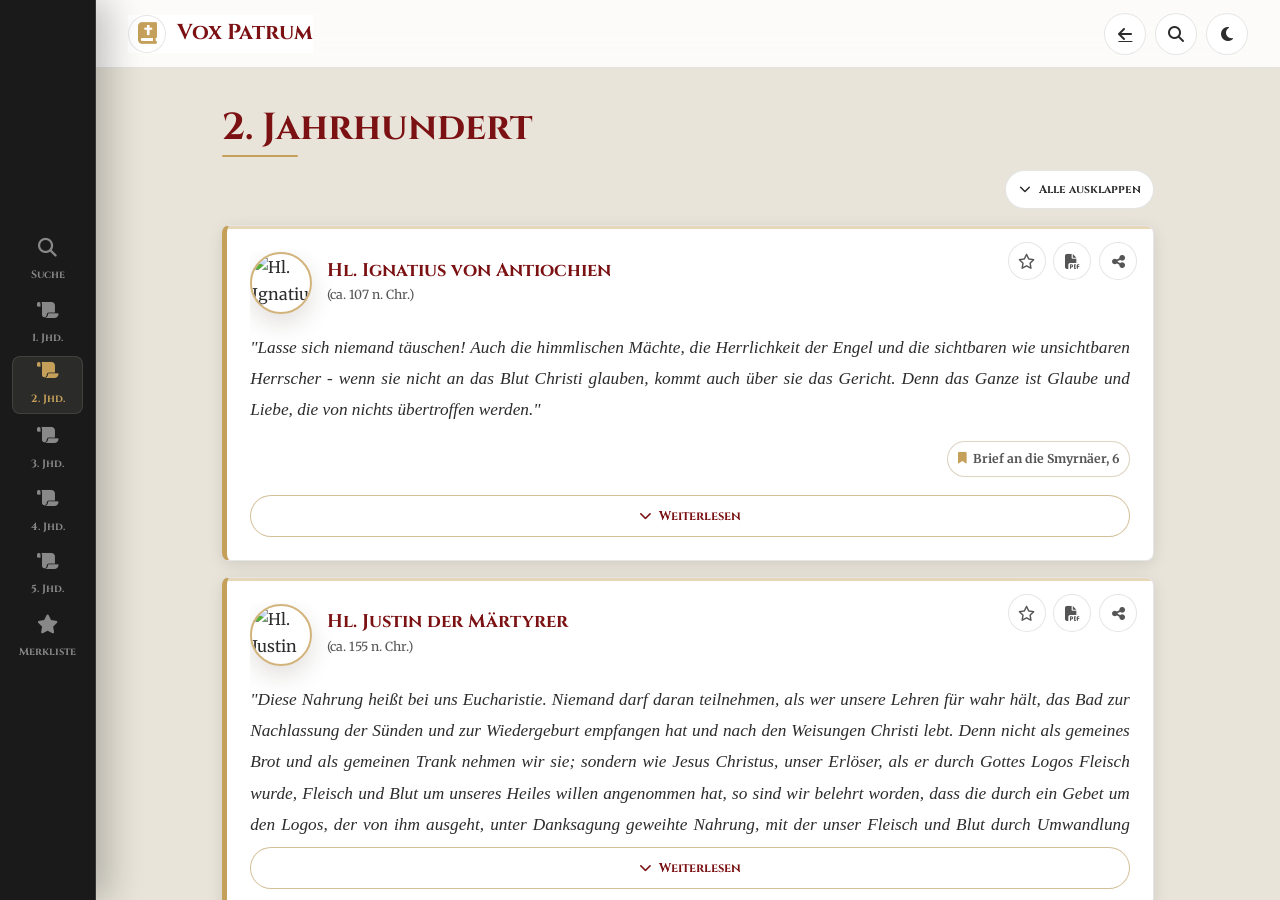
==== commit 5b91e53c: "Simplify frontend and restore classic theme colors" ====
--- a/eucharistie.html
+++ b/eucharistie.html
@@ -1030,9 +1030,9 @@
             --paper: #141211;
             --paper-soft: #0b0a0a;
             --vellum: #1d1917;
-            --oxblood: #c53d3f;
-            --oxblood-strong: #f05f60;
-            --gold: #cda765;
+            --oxblood: #c89b3c;
+            --oxblood-strong: #f0cf82;
+            --gold: #d6ae5d;
             --verdigris: #87aaa2;
             --lapis: #9ba6b9;
             --nav-bg: #14110f;
@@ -1342,6 +1342,7 @@
             }
         }
     </style>
+    <link rel="stylesheet" href="simple-theme.css">
 </head>
 <body>
 <div id="splash-screen">
@@ -1360,7 +1361,6 @@
 <button type="button" onclick="toggleSearch()" aria-label="Suche öffnen" title="Suche"><i class="fa-solid fa-magnifying-glass"></i></button>
 <button type="button" onclick="toggleTheme()" aria-label="Darstellung wechseln" title="Darstellung wechseln"><i class="fa-solid fa-moon" id="theme-icon"></i></button>
 </div>
-<div id="reading-progress" aria-hidden="true"><span></span></div>
 </div>
 <div id="search-container">
 <div class="search-field">
@@ -1368,46 +1368,7 @@
 <button id="search-clear" type="button" onclick="clearSearch()" aria-label="Suche leeren" title="Suche leeren"><i class="fa-solid fa-xmark"></i></button>
 </div>
 </div>
-<div id="topic-tools" class="is-hidden" aria-label="Lesewerkzeuge">
-<div class="tool-row century-strip" aria-label="Jahrhundert auswählen">
-<button class="tool-chip" type="button" data-tool-tab="c1" onclick="switchTab('c1')"><i class="fa-solid fa-scroll"></i> 1. Jh.</button>
-<button class="tool-chip" type="button" data-tool-tab="c2" onclick="switchTab('c2')"><i class="fa-solid fa-scroll"></i> 2. Jh.</button>
-<button class="tool-chip" type="button" data-tool-tab="c3" onclick="switchTab('c3')"><i class="fa-solid fa-scroll"></i> 3. Jh.</button>
-<button class="tool-chip" type="button" data-tool-tab="c4" onclick="switchTab('c4')"><i class="fa-solid fa-scroll"></i> 4. Jh.</button>
-<button class="tool-chip" type="button" data-tool-tab="c5" onclick="switchTab('c5')"><i class="fa-solid fa-scroll"></i> 5. Jh.</button>
-</div>
-<div class="tool-row author-filter" aria-label="Autor filtern">
-<button class="author-chip active" type="button" data-author="all" onclick="setAuthorFilter('all')"><i class="fa-solid fa-users"></i> Alle</button>
-<span id="author-filter-list"></span>
-</div>
-</div>
 <div id="app-container">
-<section class="view-section active" id="view-home">
-<div class="reader-home">
-<div>
-<span class="home-kicker">Eucharistie</span>
-<h1>Warhaftiges Leib und Blut</h1>
-</div>
-<p>Ignatius, Justin, Irenäus, Tertullian, Clemens, Hippolytus, Origenes, Cyprian, Ambrosius, Athanasius, Cyrill, Augustinus.</p>
-<div class="home-actions">
-<button class="primary-action" type="button" onclick="switchTab('c2')"><i class="fa-solid fa-scroll"></i> Beginnen</button>
-<button class="secondary-action" type="button" onclick="toggleSearch()"><i class="fa-solid fa-magnifying-glass"></i> Suchen</button>
-<button class="secondary-action" type="button" onclick="switchTab('saved')"><i class="fa-solid fa-star"></i> Merkliste</button>
-</div>
-<div class="home-mosaic" aria-label="Ausgewählte Kirchenväter">
-<img src="profilbilder/ignatius_von_antiochien.jpg" alt="Hl. Ignatius von Antiochien"/>
-<img src="profilbilder/justin_der_maertyrer.jpg" alt="Hl. Justin der Märtyrer"/>
-<img src="profilbilder/cyrill_von_jerusalem.jpg" alt="Hl. Cyrill von Jerusalem"/>
-<img src="profilbilder/ambrosius_von_mailand.jpg" alt="Hl. Ambrosius von Mailand"/>
-<img src="profilbilder/augustinus_von_hippo.jpg" alt="Hl. Augustinus von Hippo"/>
-</div>
-<div class="home-stats" aria-label="Sammlung">
-<span class="home-stat"><i class="fa-solid fa-calendar-days"></i> 5 Jahrhunderte</span>
-<span class="home-stat"><i class="fa-solid fa-user-pen"></i> 13 Autoren</span>
-<span class="home-stat"><i class="fa-solid fa-file-pdf"></i> PDF-Quellen</span>
-</div>
-</div>
-</section>
 <!-- 1. Jahrhundert -->
 <section class="view-section" id="view-c1">
 <h2 class="topic-title">1. Jahrhundert</h2>
@@ -1714,7 +1675,6 @@
 </div>
 <nav>
 <div class="nav-scroller">
-<button id="btn-home" onclick="switchTab('home')"><i class="fa-solid fa-house"></i>Start</button>
 <button id="btn-search" onclick="toggleSearch()"><i class="fa-solid fa-magnifying-glass"></i>Suche</button>
 <button id="btn-c1" onclick="switchTab('c1')"><i class="fa-solid fa-scroll"></i>1. Jhd.</button>
 <button id="btn-c2" onclick="switchTab('c2')"><i class="fa-solid fa-scroll"></i>2. Jhd.</button>
@@ -1725,14 +1685,12 @@
 </div>
 </nav>
 <script>
-        const tabs = ['home', 'c1', 'c2', 'c3', 'c4', 'c5', 'saved'];
+        const tabs = ['c1', 'c2', 'c3', 'c4', 'c5', 'saved'];
         const appContainer = document.getElementById('app-container');
         const nav = document.querySelector('nav');
         const bookmarkKey = 'vox-patrum-bookmarks';
         const bookmarkMetaKey = 'vox-patrum-bookmark-meta';
-        const topicTools = document.getElementById('topic-tools');
         const germanTopics = {
-            home: 'Start',
             c1: '1. Jahrhundert',
             c2: '2. Jahrhundert',
             c3: '3. Jahrhundert',
@@ -1755,33 +1713,11 @@
         window.addEventListener('load', () => {
             applySavedTheme();
             hydrateCards();
-            setupAuthorFilters();
-            setupRevealObserver();
             bindMotion();
             bindSearch();
-            handleSplash();
-            switchTab('home', { silent: true });
+            switchTab('c2', { silent: true });
             updateBookmarkSummary();
-            updateReadingProgress();
         });
-
-        function handleSplash() {
-            const splash = document.getElementById('splash-screen');
-            const reduceMotion = window.matchMedia('(prefers-reduced-motion: reduce)').matches;
-
-            if (sessionStorage.getItem('splashShown') || reduceMotion) {
-                splash.style.display = 'none';
-                return;
-            }
-
-            sessionStorage.setItem('splashShown', 'true');
-            setTimeout(() => {
-                splash.style.opacity = '0';
-                setTimeout(() => {
-                    splash.style.display = 'none';
-                }, 720);
-            }, 850);
-        }
 
         function applySavedTheme() {
             const icon = document.getElementById('theme-icon');
@@ -2349,14 +2285,12 @@
 
             section.classList.add('active');
             updateNav(tabId);
-            updateReaderTools(tabId);
             applyAuthorFilterToSection(section);
             appContainer.scrollTo({ top: 0, behavior: 'smooth' });
             revealCards(section);
             updateCollapseControls();
-            updateReadingProgress();
-
-            if (!options.silent && !isSearch && tabId !== 'home') {
+
+            if (!options.silent && !isSearch) {
                 showToast(germanTopics[tabId] || tabId);
             }
         }
@@ -2369,18 +2303,6 @@
 
             button.classList.add('active');
             button.scrollIntoView({ behavior: 'smooth', inline: 'center', block: 'nearest' });
-        }
-
-        function updateReaderTools(tabId) {
-            const isReaderContext = tabId !== 'home';
-
-            topicTools.classList.toggle('is-hidden', !isReaderContext);
-
-            document.querySelectorAll('[data-tool-tab]').forEach(button => {
-                button.classList.toggle('active', button.dataset.toolTab === tabId);
-            });
-
-            updateAuthorChips();
         }
 
         function setupRevealObserver() {
@@ -2431,7 +2353,6 @@
             }, { passive: true });
 
             appContainer.addEventListener('scroll', () => {
-                updateReadingProgress();
                 updateNavVisibility();
             }, { passive: true });
         }
@@ -2455,13 +2376,6 @@
 
         function updateNavVisibility() {
             nav.classList.remove('nav-hidden');
-        }
-
-        function updateReadingProgress() {
-            const progress = document.querySelector('#reading-progress span');
-            const maxScroll = appContainer.scrollHeight - appContainer.clientHeight;
-            const percent = maxScroll > 0 ? (appContainer.scrollTop / maxScroll) * 100 : 0;
-            progress.style.width = `${Math.min(100, Math.max(0, percent))}%`;
         }
 
         function bindSearch() {
@@ -2598,10 +2512,7 @@
 
         function goToIndex(event) {
             event.preventDefault();
-            document.body.style.opacity = '0';
-            setTimeout(() => {
-                window.location.href = themedUrl('index.html');
-            }, 160);
+            window.location.href = themedUrl('index.html');
         }
     </script>
 </body>
--- a/simple-theme.css
+++ b/simple-theme.css
@@ -0,0 +1,315 @@
+:root {
+    color-scheme: light;
+    --ink: #2c2c2c;
+    --muted: #555555;
+    --paper: #ffffff;
+    --paper-soft: #e8e4d9;
+    --vellum: #e8e4d9;
+    --oxblood: #7b1113;
+    --oxblood-strong: #7b1113;
+    --gold: #c5a05a;
+    --verdigris: #555555;
+    --lapis: #7b1113;
+    --line: rgba(0, 0, 0, 0.1);
+    --nav-bg: #1a1a1a;
+    --nav-active: #c5a05a;
+    --shadow: 0 4px 15px rgba(0, 0, 0, 0.1);
+    --shadow-tight: 0 4px 15px rgba(0, 0, 0, 0.1);
+}
+
+[data-theme="dark"] {
+    color-scheme: dark;
+    --ink: #e0e0e0;
+    --muted: #aaaaaa;
+    --paper: #1e1e1e;
+    --paper-soft: #121212;
+    --vellum: #1e1e1e;
+    --oxblood: #ff6b6b;
+    --oxblood-strong: #ff6b6b;
+    --gold: #d4af37;
+    --verdigris: #aaaaaa;
+    --lapis: #ff6b6b;
+    --line: rgba(0, 0, 0, 0.5);
+    --nav-bg: #000000;
+    --nav-active: #d4af37;
+    --shadow: 0 4px 15px rgba(0, 0, 0, 0.5);
+    --shadow-tight: 0 4px 15px rgba(0, 0, 0, 0.5);
+}
+
+*,
+*::before,
+*::after {
+    animation: none !important;
+    background-image: none !important;
+    mask-image: none !important;
+}
+
+html,
+body {
+    background: var(--paper-soft) !important;
+}
+
+body {
+    opacity: 1 !important;
+    transition: background-color 120ms ease, color 120ms ease !important;
+}
+
+body::before,
+#splash-screen {
+    display: none !important;
+}
+
+.brand {
+    background-color: transparent !important;
+}
+
+.brand-mark,
+.icon-button,
+.header-title,
+.header-actions a,
+.header-actions button,
+.topic-card,
+.portrait-panel,
+.template-card,
+.empty-card,
+.chip,
+.card-kicker,
+.timeline-mini span,
+.source-mini span,
+.action,
+#search-input,
+.tool-chip,
+.author-chip,
+.mini-action,
+.secondary-action,
+.home-mosaic,
+.home-stat,
+.result-count,
+.collapse-all-btn,
+.quote-card,
+.quote-source,
+.share-btn,
+.pdf-btn,
+.bookmark-btn,
+.read-more-btn,
+.empty-state,
+.saved-note {
+    background-color: var(--paper) !important;
+}
+
+.brand-mark,
+.brand i,
+.topic-icon,
+.primary-action,
+.action.primary {
+    background-color: var(--oxblood) !important;
+}
+
+.brand-mark,
+.brand i,
+.topic-icon,
+.primary-action,
+.action.primary {
+    color: #fff5f5 !important;
+}
+
+.brand:hover,
+.icon-button:hover,
+.header-title:hover,
+.header-actions a:hover,
+.header-actions button:hover,
+.topic-card:hover,
+.action:hover,
+.primary-action:hover,
+.secondary-action:hover,
+.tool-chip:hover,
+.author-chip:hover,
+.mini-action:hover,
+.collapse-all-btn:hover,
+.share-btn:hover,
+.pdf-btn:hover,
+.bookmark-btn:hover,
+.read-more-btn:hover,
+nav button:hover,
+.pdf-btn:active,
+.bookmark-btn:active,
+.read-more-btn:active,
+nav button:active {
+    transform: none !important;
+}
+
+.icon-button,
+.header-title,
+.header-actions a,
+.header-actions button,
+.brand,
+.action,
+.primary-action,
+.secondary-action,
+.tool-chip,
+.author-chip,
+.mini-action,
+.collapse-all-btn,
+.share-btn,
+.pdf-btn,
+.bookmark-btn,
+.read-more-btn,
+nav button {
+    box-shadow: none !important;
+}
+
+/* Index: concise topic list and a still portrait gallery. */
+.hero {
+    align-self: start;
+    align-items: start;
+    gap: clamp(1.25rem, 3vw, 2.25rem);
+    padding-top: clamp(0.5rem, 2vw, 1.5rem);
+}
+
+.hero-copy,
+.topic-overview,
+.portrait-panel {
+    animation: none !important;
+}
+
+.hero-copy {
+    gap: 0;
+}
+
+.hero-copy h1 {
+    max-width: none;
+    font-size: clamp(2.8rem, 10vw, 6.5rem);
+    line-height: 0.95;
+}
+
+.topics-grid {
+    gap: 0.65rem;
+}
+
+.topic-card {
+    display: flex;
+    align-items: center;
+    min-height: 74px;
+    padding: 1rem 1.1rem;
+    border-radius: 6px;
+    box-shadow: none !important;
+    overflow: visible;
+    transition: border-color 140ms ease, background-color 140ms ease !important;
+}
+
+.topic-card::before {
+    display: none !important;
+}
+
+.topic-card:hover,
+.topic-card:focus-visible {
+    border-color: var(--oxblood);
+    box-shadow: none !important;
+}
+
+.topics-grid .topic-title {
+    color: var(--oxblood-strong);
+    font-size: clamp(1.15rem, 4vw, 1.45rem);
+}
+
+.portrait-panel {
+    min-height: 360px;
+    background-color: var(--paper) !important;
+    box-shadow: none !important;
+}
+
+.portrait-panel::before {
+    display: none !important;
+}
+
+.portrait,
+.portrait:nth-child(n) {
+    transform: none !important;
+    box-shadow: none !important;
+}
+
+.portrait img,
+.portrait-panel:hover img {
+    filter: none !important;
+    transform: none !important;
+    transition: none !important;
+}
+
+/* Reader: keep functional state changes, remove decorative reveals and zooms. */
+.view-section,
+#search-container,
+.bookmark-btn.saved {
+    animation: none !important;
+}
+
+.quote-card,
+.quote-card.is-visible,
+.quote-card:hover {
+    opacity: 1 !important;
+    transform: none !important;
+    transition: border-color 140ms ease, box-shadow 140ms ease !important;
+    transition-delay: 0ms !important;
+}
+
+.quote-card:hover {
+    border-color: var(--line);
+    border-left-color: var(--gold);
+    box-shadow: var(--shadow-tight) !important;
+}
+
+.home-mosaic img,
+.home-mosaic img:nth-child(n),
+.home-mosaic:hover img {
+    filter: none !important;
+    transform: none !important;
+    transition: none !important;
+}
+
+h2.topic-title::after,
+.quote-card::before {
+    background-color: var(--gold) !important;
+}
+
+.quote-card {
+    border-left-color: var(--gold) !important;
+}
+
+.tool-chip.active,
+.author-chip.active,
+.bookmark-btn.active,
+mark,
+[data-theme="dark"] mark {
+    background-color: color-mix(in srgb, var(--paper) 78%, var(--oxblood) 22%) !important;
+}
+
+nav {
+    background-color: var(--nav-bg) !important;
+}
+
+nav button {
+    color: #888888 !important;
+}
+
+[data-theme="dark"] nav button {
+    color: #555555 !important;
+}
+
+nav button.active {
+    color: var(--nav-active) !important;
+}
+
+@media (max-width: 720px) {
+    .hero-copy h1 {
+        font-size: clamp(2.55rem, 14vw, 4.25rem);
+    }
+
+    .topic-card {
+        min-height: 62px;
+        padding: 0.8rem 0.9rem;
+    }
+
+    .portrait-panel {
+        min-height: 0;
+        height: 190px;
+    }
+}
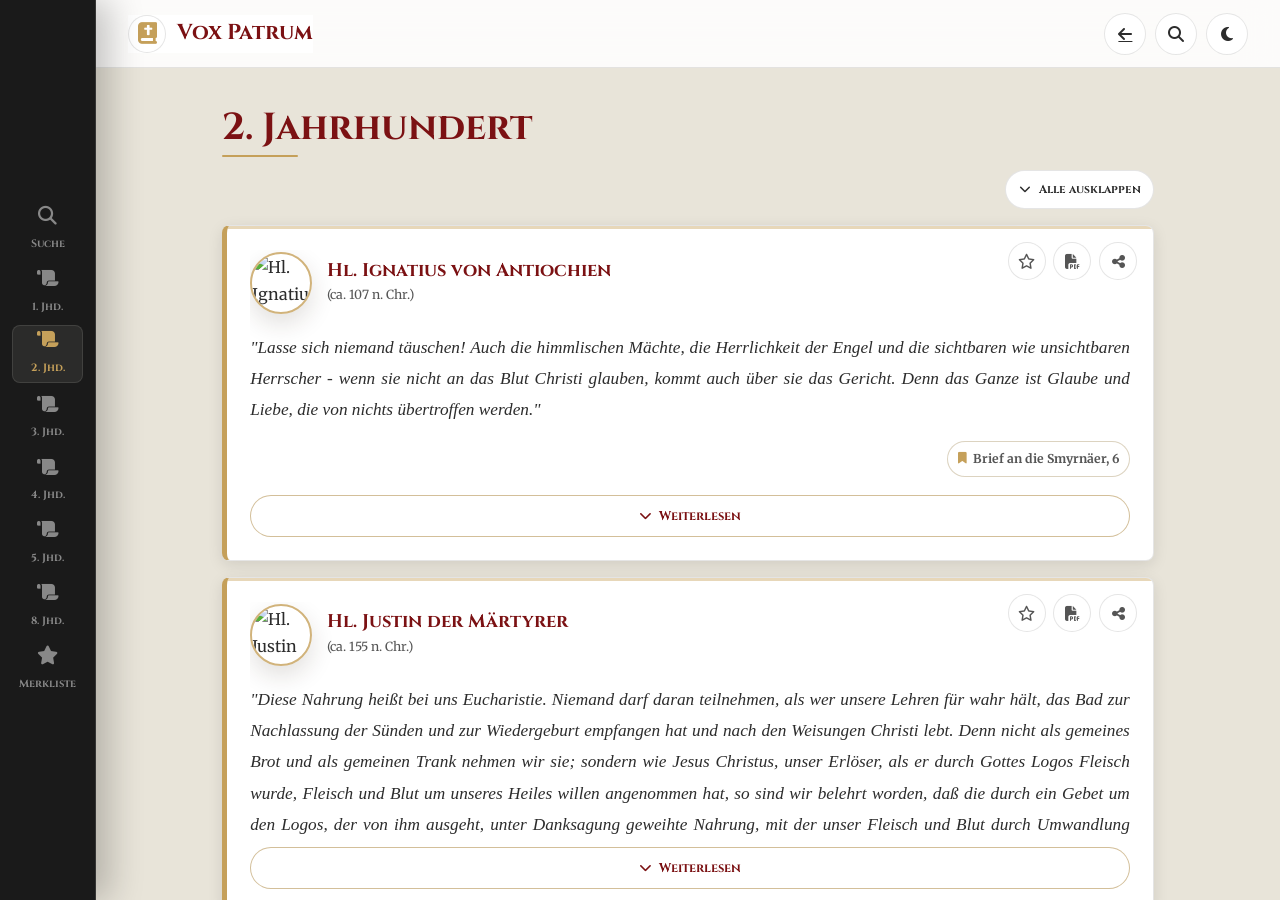
==== commit 3deb5b5b: "Add complete passage library and source assets" ====
--- a/eucharistie.html
+++ b/eucharistie.html
@@ -83,10 +83,7 @@
             flex-direction: column;
             overflow: hidden;
             color: var(--ink);
-            background:
-                linear-gradient(120deg, rgba(39, 100, 93, 0.12), transparent 36%),
-                linear-gradient(300deg, rgba(124, 31, 33, 0.1), transparent 34%),
-                var(--paper-soft);
+            background: var(--paper-soft);
             font-family: "Merriweather", serif;
             line-height: 1.7;
             transition: background-color 240ms ease, color 240ms ease;
@@ -98,11 +95,7 @@
             inset: 0;
             pointer-events: none;
             opacity: 0.28;
-            background-image:
-                linear-gradient(rgba(72, 53, 34, 0.055) 1px, transparent 1px),
-                linear-gradient(90deg, rgba(72, 53, 34, 0.04) 1px, transparent 1px);
-            background-size: 46px 46px;
-            mask-image: linear-gradient(to bottom, #000, transparent 78%);
+            background: transparent;
         }
 
         button,
@@ -120,9 +113,7 @@
             z-index: 9999;
             display: grid;
             place-items: center;
-            background:
-                radial-gradient(circle at center, rgba(226, 185, 107, 0.16), transparent 32%),
-                #170706;
+            background: #170706;
             transition: opacity 700ms ease;
         }
 
@@ -226,24 +217,6 @@
             color: var(--oxblood);
         }
 
-        #reading-progress {
-            position: absolute;
-            left: 0;
-            right: 0;
-            bottom: -1px;
-            height: 2px;
-            overflow: hidden;
-            background: transparent;
-        }
-
-        #reading-progress span {
-            display: block;
-            width: 0%;
-            height: 100%;
-            background: linear-gradient(90deg, var(--verdigris), var(--gold), var(--oxblood));
-            transition: width 120ms linear;
-        }
-
         #search-container {
             position: relative;
             z-index: 450;
@@ -271,9 +244,7 @@
             border-radius: 999px;
             outline: none;
             color: var(--ink);
-            background:
-                linear-gradient(90deg, color-mix(in srgb, var(--gold) 16%, transparent), transparent 38%),
-                var(--paper);
+            background: var(--paper);
             box-shadow: inset 0 0 0 1px rgba(255, 255, 255, 0.12);
             font-size: 0.95rem;
         }
@@ -377,9 +348,7 @@
         .author-chip.active {
             color: var(--oxblood-strong);
             border-color: color-mix(in srgb, var(--gold) 72%, var(--line));
-            background:
-                linear-gradient(135deg, color-mix(in srgb, var(--gold) 20%, transparent), color-mix(in srgb, var(--paper) 88%, transparent)),
-                var(--paper);
+            background: color-mix(in srgb, var(--paper) 82%, var(--oxblood) 18%);
         }
 
         .author-filter {
@@ -479,7 +448,7 @@
         .primary-action {
             border: 1px solid color-mix(in srgb, var(--oxblood) 70%, var(--line));
             color: #fff7e8;
-            background: linear-gradient(135deg, var(--oxblood), var(--lapis));
+            background: var(--oxblood);
             box-shadow: 0 14px 30px rgba(85, 18, 19, 0.24);
         }
 
@@ -560,7 +529,7 @@
             width: 76px;
             height: 2px;
             border-radius: 999px;
-            background: linear-gradient(90deg, var(--gold), var(--verdigris));
+            background: var(--oxblood);
         }
 
         .section-tools {
@@ -604,10 +573,7 @@
             border-left: 5px solid var(--gold);
             border-radius: 8px;
             color: var(--ink);
-            background:
-                radial-gradient(circle at top right, color-mix(in srgb, var(--gold) 12%, transparent), transparent 34%),
-                linear-gradient(135deg, color-mix(in srgb, var(--paper) 96%, transparent), color-mix(in srgb, var(--vellum) 52%, transparent)),
-                var(--paper);
+            background: var(--paper);
             box-shadow: var(--shadow-tight);
             opacity: 0;
             overflow: hidden;
@@ -620,7 +586,7 @@
             position: absolute;
             inset: 0 0 auto 0;
             height: 3px;
-            background: linear-gradient(90deg, var(--gold), var(--verdigris), transparent);
+            background: var(--oxblood);
             opacity: 0.72;
             pointer-events: none;
         }
@@ -658,7 +624,7 @@
             bottom: 0;
             left: 0;
             height: 5.5rem;
-            background: linear-gradient(to bottom, transparent, color-mix(in srgb, var(--paper) 98%, transparent));
+            display: none;
             pointer-events: none;
         }
 
@@ -683,6 +649,17 @@
             border-radius: 50%;
             object-fit: cover;
             box-shadow: 0 10px 24px rgba(49, 35, 21, 0.14);
+        }
+
+        .avatar-placeholder {
+            display: grid;
+            place-items: center;
+            background: color-mix(in srgb, var(--paper-soft) 78%, var(--oxblood));
+            color: var(--oxblood-strong);
+            font-family: "Cinzel", serif;
+            font-size: 1.08rem;
+            font-weight: 800;
+            letter-spacing: 0;
         }
 
         .saint-info h3 {
@@ -804,9 +781,7 @@
             border: 1px solid color-mix(in srgb, var(--gold) 54%, var(--line));
             border-radius: 999px;
             color: var(--oxblood);
-            background:
-                linear-gradient(135deg, color-mix(in srgb, var(--gold) 18%, transparent), color-mix(in srgb, var(--paper) 80%, transparent)),
-                var(--paper);
+            background: color-mix(in srgb, var(--paper) 84%, var(--oxblood) 16%);
             font-family: "Cinzel", serif;
             font-size: 0.78rem;
             font-weight: 700;
@@ -894,10 +869,7 @@
         }
 
         [data-theme="dark"] .quote-card {
-            background:
-                radial-gradient(circle at top right, color-mix(in srgb, var(--gold) 10%, transparent), transparent 34%),
-                linear-gradient(135deg, color-mix(in srgb, var(--paper) 94%, transparent), color-mix(in srgb, var(--vellum) 60%, transparent)),
-                var(--paper);
+            background: var(--paper);
         }
 
         [data-theme="dark"] .quote-source,
@@ -922,9 +894,7 @@
             z-index: 1000;
             height: var(--nav-height);
             border-top: 1px solid rgba(255, 250, 240, 0.12);
-            background:
-                linear-gradient(180deg, color-mix(in srgb, var(--nav-bg) 90%, transparent), var(--nav-bg)),
-                var(--nav-bg);
+            background: var(--nav-bg);
             box-shadow: 0 -14px 34px rgba(0, 0, 0, 0.24);
             transition: transform 260ms ease;
         }
@@ -1053,7 +1023,6 @@
             background: #170706;
         }
 
-        #reading-progress span,
         h2.topic-title::after,
         .quote-card::before {
             background: var(--gold);
@@ -1099,7 +1068,7 @@
         }
 
         .quote-card.is-collapsible.is-collapsed .quote-card-body::after {
-            background: linear-gradient(to bottom, transparent, var(--paper));
+            display: none;
         }
 
         .share-btn:hover,
@@ -1391,14 +1360,17 @@
 <p class="quote-text">"Lasse sich niemand täuschen! Auch die himmlischen Mächte, die Herrlichkeit der Engel und die sichtbaren wie unsichtbaren Herrscher - wenn sie nicht an das Blut Christi glauben, kommt auch über sie das Gericht. Denn das Ganze ist Glaube und Liebe, die von nichts übertroffen werden."</p>
 <div class="quote-source">Brief an die Smyrnäer, 6</div>
 <br/>
-<p class="quote-text">"Von Eucharistie und Gebet halten sie sich fern, weil sie nicht bekennen, dass die Eucharistie das Fleisch unseres Erlösers Jesus Christus ist, das für unsere Sünden gelitten, das der Vater in seiner Güte auferweckt hat. Die sich nun der Gabe Gottes widersetzen, sterben an ihrem Streiten."</p>
+<p class="quote-text">"Von Eucharistie und Gebet halten sie sich fern, weil sie nicht bekennen, daß die Eucharistie das Fleisch unseres Erlösers Jesus Christus ist, das für unsere Sünden gelitten, das der Vater in seiner Güte auferweckt hat. Die sich nun der Gabe Gottes widersetzen, sterben an ihrem Streiten."</p>
 <div class="quote-source">Brief an die Smyrnäer, 7</div>
 <br/>
-<p class="quote-text">"Jene Eucharistie soll als zuverlässig gelten, die unter dem Bishof, oder, wem er es anvertraut, stattfindet."</p>
+<p class="quote-text">"Jene Eucharistie soll als zuverlässig gelten, die unter dem Bischof, oder, wem er es anvertraut, stattfindet."</p>
 <div class="quote-source">Brief an die Smyrnäer, 8</div>
 <br/>
 <p class="quote-text">Brot Gottes will ich, das ist das Fleisch Jesu Christi, der aus dem Samen Davids stammt, und zum Trank will ich sein Blut, das ist die unvergängliche Liebe."</p>
 <div class="quote-source">Brief an die Römer, 7</div>
+<br/>
+<p class="quote-text">"Bemühet euch, nur eine Eucharistie zu feiern; denn es ist nur ein Fleisch unseres Herrn Jesu Christi und nur ein Kelch zur Einigung mit seinem Blute, nur ein Altar."</p>
+<div class="quote-source">Brief an die Philadelphier, Kapitel 4; BKV, S. 143</div>
 </div>
 <!-- Justin -->
 <div class="quote-card">
@@ -1408,7 +1380,7 @@
 <img class="saint-avatar" src="profilbilder/justin_der_maertyrer.jpg"/>
 <div class="saint-info"><h3>Hl. Justin der Märtyrer</h3><span>(ca. 155 n. Chr.)</span></div>
 </div>
-<p class="quote-text">"Diese Nahrung heißt bei uns Eucharistie. Niemand darf daran teilnehmen, als wer unsere Lehren für wahr hält, das Bad zur Nachlassung der Sünden und zur Wiedergeburt empfangen hat und nach den Weisungen Christi lebt. Denn nicht als gemeines Brot und als gemeinen Trank nehmen wir sie; sondern wie Jesus Christus, unser Erlöser, als er durch Gottes Logos Fleisch wurde, Fleisch und Blut um unseres Heiles willen angenommen hat, so sind wir belehrt worden, dass die durch ein Gebet um den Logos, der von ihm ausgeht, unter Danksagung geweihte Nahrung, mit der unser Fleisch und Blut durch Umwandlung genährt wird, Fleisch und Blut jenes fleischgewordenen Jesus sei."</p>
+<p class="quote-text">"Diese Nahrung heißt bei uns Eucharistie. Niemand darf daran teilnehmen, als wer unsere Lehren für wahr hält, das Bad zur Nachlassung der Sünden und zur Wiedergeburt empfangen hat und nach den Weisungen Christi lebt. Denn nicht als gemeines Brot und als gemeinen Trank nehmen wir sie; sondern wie Jesus Christus, unser Erlöser, als er durch Gottes Logos Fleisch wurde, Fleisch und Blut um unseres Heiles willen angenommen hat, so sind wir belehrt worden, daß die durch ein Gebet um den Logos, der von ihm ausgeht, unter Danksagung geweihte Nahrung, mit der unser Fleisch und Blut durch Umwandlung genährt wird, Fleisch und Blut jenes fleischgewordenen Jesus sei."</p>
 <div class="quote-source">Erste Apologie, Kapitel 66</div>
 </div>
 <!-- Irenaeus -->
@@ -1419,16 +1391,30 @@
 <img class="saint-avatar" src="profilbilder/irenaeus_von_lyon.jpg"/>
 <div class="saint-info"><h3>Hl. Irenäus von Lyon</h3><span>(ca. 180 n. Chr.)</span></div>
 </div>
-<p class="quote-text">Als er deshalb die Gabe des Brotes nahm, sagte er Dank und sprach: „Das ist mein Leib. Und ähnlich bekannte er den Kelch, der aus dieser irdischen Schöpfung stammt, als sein Blut und machte ihn zur Opfergabe des Neuen Bundes, so daß ihn die Kirche, wie sie ihn von den Aposteln empfangen hat, auf der ganzen Welt Gott darbringt, ihm, der uns ernährt, als die Erstlinge seiner Gaben im Neuen Bunde.</p>
+<p class="quote-text">Als er deshalb die Gabe des Brotes nahm, sagte er Dank und sprach: „Das ist mein Leib“. Und ähnlich bekannte er den Kelch, der aus dieser irdischen Schöpfung stammt, als sein Blut und machte ihn zur Opfergabe des Neuen Bundes, sodaß ihn die Kirche, wie sie ihn von den Aposteln empfangen hat, auf der ganzen Welt Gott darbringt, ihm, der uns ernährt, als die Erstlinge seiner Gaben im Neuen Bunde.</p>
 <div class="quote-source">Gegen die Häresien, Buch 4, Kapitel 17, Absatz 5</div>
 <br/>
 <p class="quote-text">Wie hat dann der Herr, wenn er von einem andern Vater als die Schöpfung stammt, mit Recht jenes Brot, das zu dieser Schöpfung gehört, als seinen Leib bezeichnet und den Inhalt des Kelches als sein Blut?</p>
 <div class="quote-source">Gegen die Häresien, Buch 4, Kapitel 33, Absatz 2</div>
 <br/>
+<p class="quote-text">"Wie aber können sie wiederum sagen, das Fleisch verwese und habe keinen Anteil am Leben, wenn es mit dem Leibe und Blute des Herrn ernährt wird? Also mögen sie diese Lehre abändern oder nicht mehr die genannten Gaben darbringen! Unsere Lehre aber stimmt mit der Eucharistie überein, und die Eucharistie wiederum bestätigt unsere Lehre."</p>
+<div class="quote-source">Gegen die Häresien, Buch 4, Kapitel 18, Absatz 5; BKV, S. 380</div>
+<br/>
 <p class="quote-text">2. Töricht in jeder Hinsicht sind die, welche die gesamte Anordnung Gottes verachten, die Heiligung des Fleisches leugnen und seine Wiedergeburt verwerfen, indem sie behaupten, daß es der Unvergänglichkeit nicht fähig sei. Wird aber dies nicht erlöst, dann hat uns der Herr auch nicht mit seinem Blute erlöst, noch ist der eucharistische Kelch die Teilnahme an seinem Blute, das Brot, das wir brechen, die Teilnahme an seinem Leibe. Blut stammt nämlich nur von Fleisch und Adern und der übrigen menschlichen Substanz, die das Wort Gottes in Wahrheit angenommen hat. Mit seinem Blute erlöste er uns, wie auch der Apostel sagt: „In ihm haben wir die Erlösung, durch sein Blut Nachlaß der Sünden“. Und da wir seine Glieder sind, werden wir durch seine Schöpfung ernährt werden, und er selbst gewährt uns seine Schöpfung: läßt seine Sonne aufgehen und regnen, sagt, daß er uns den Kelch von seiner Schöpfung als sein eigenes Blut reiche, mit dem er unser Blut erquickt, und versichert, daß das Brot seiner Schöpfung sein eigener Leib ist, mit dem er unsere Leiber erhebt.</p>
 <br/>
 <p class="quote-text"> 3. Wenn nun also der gemischte Kelch und das zubereitete Brot das Wort Gottes aufnimmt und die Eucharistie zum Leibe Christi wird, woraus die Substanz unseres Fleisches Erhebung und Bestand erhält, wie können sie dann sagen, das Fleisch könne nicht aufnehmen die Gabe Gottes, die in dem ewigen Leben besteht, da es doch von dem Blute und Fleische des Herrn genährt wird und sein Glied ist? So sagt auch der selige Apostel Paulus in dem Briefe an die Epheser: „Wir sind Glieder seines Leibes, aus seinem Fleisch und seinem Gebein“. Das sagt er nicht von einem geistigen und unsichtbaren Leibe — denn „ein Geist hat weder Bein noch Knochen“ — sondern von einem wahrhaften menschlichen Organismus, der aus Fleisch, Nerven und Knochen besteht, der von dem Kelch seines Blutes ernährt und von dem Brot seines Leibes erhoben wird. Und wie das Holz der Weinrebe, in der Erde wurzelnd, zu seiner Zeit Frucht hervorbringt, und wie das Weizenkorn in die Erde fällt, sich auflöst und vielfältig aufersteht durch den Geist Gottes, der alles umfaßt — und alsdann kommt dieses weisheitsvoll in den Gebrauch der Menschen, nimmt auf das Wort Gottes und wird zur Eucharistie, welche der Leib und das Blut Christi ist — so werden auch unsere Körper aus ihr genährt, und wenn sie in der Erde geborgen und dort aufgelöst sein werden, dann werden sie zu ihrer Zeit auferstehen, indem das Wort Gottes ihnen verleiht, aufzuerstehen für die Herrlichkeit Gottes des Vaters. Er umgibt dieses Sterbliche mit Unsterblichkeit, schenkt dem Verweslichen aus Gnade seine Unverweslichkeit, da die Kraft Gottes in der Schwäche vollkommen wird, damit wir nicht in Undankbarkeit gegen Gott uns jemals hochmütig aufbliesen, gleich als ob wir das Leben aus uns selbst hätten. So sollte die Erfahrung uns lehren, daß wir aus seiner Größe, nicht kraft unserer Natur ewig fortdauern, so sollten wir Gottes Herrlichkeit, wie sie ist, uns vor Augen halten und unsere eigene Schwäche nicht verkennen. Sollten wissen, was Gott vermag, und was der Mensch Gutes empfängt, sollten niemals irregehen in der wahren Erkenntnis der Wirklichkeit, d. h. des Verhältnisses zwischen Gott und den Menschen. Ja freilich, deswegen hat Gott zugelassen, daß wir in Erde uns auflösen, damit wir allseitig erzogen, in Zukunft in allem gewissenhaft seien und unsere Stellung zu Gott nicht verkannten.</p>
 <div class="quote-source">Gegen die Häresien, Buch 5, Kapitel 2, Absatz 2-3</div>
+</div>
+<!-- Liturgischer Papyrus -->
+<div class="quote-card">
+<button class="pdf-btn" onclick="openPDF(25)"><i class="fa-solid fa-file-pdf"></i></button>
+<button class="share-btn" onclick="shareQuote(this)"><i class="fa-solid fa-share-nodes"></i></button>
+<div class="card-header">
+<div class="saint-avatar avatar-placeholder" aria-hidden="true" data-avatar-src="profilbilder/messe_liturgischer_papyrus.jpg" data-avatar-alt="Messe des liturgischen Papyrus">LP</div>
+<div class="saint-info"><h3>Messe des liturgischen Papyrus</h3><span>(saec. II)</span></div>
+</div>
+<p class="quote-text">"Würdige uns, Deinen Hl. Geist auf diese irdischen Gaben herabzusenden, und mach dieses Brot zum Leibe unseres Herrn und Heilandes Jesus Christus und den Kelch zum Blute des N. B."</p>
+<div class="quote-source">Messe des liturgischen Papyrus (saec. II), Überleitung und Abendmahlsworte; BKV, S. 128-129</div>
 </div>
 </section>
 <!-- 3. Jahrhundert -->
@@ -1453,7 +1439,7 @@
 <img class="saint-avatar" src="profilbilder/clemens_von_alexandria.jpg"/>
 <div class="saint-info"><h3>Hl. Clemens von Alexandria</h3><span>(ca. 200 n. Chr.)</span></div>
 </div>
-<p class="quote-text">"Der Logos wird alles für das Kind, Vater und Mutter und Erzieher und Ernährer. 'Esset mein Fleisch', so steht geschrieben, 'und trinkt mein Blut!' Diese für uns geeignete Nahrung spendet der Herr, und Er reicht sein Fleisch dar und vergießt sein Blut."</p>
+<p class="quote-text">"Der Logos wird alles für das Kind, Vater und Mutter und Erzieher und Ernährer. „Esset mein Fleisch“, so steht geschrieben, „und trinkt mein Blut!“ Diese für uns geeignete Nahrung spendet der Herr, und er reicht sein Fleisch dar und vergießt sein Blut; und nichts fehlt den Kindern zum Wachstum."</p>
 <div class="quote-source">Der Erzieher, Buch 1</div>
 </div>
 <!-- Hippolytus -->
@@ -1464,8 +1450,8 @@
 <img class="saint-avatar" src="profilbilder/hippolytus_von_rom.jpg"/>
 <div class="saint-info"><h3>Hl. Hippolytus von Rom</h3><span>(ca. 235 n. Chr.)</span></div>
 </div>
-<p class="quote-text">"„Und sie hat ihren Tisch ausgestattet:“ dies bezeichnet die verheißene Erkenntnis der Heiligen Dreifaltigkeit; es bezieht sich auch auf seinen geehrten und unbefleckten Leib und sein Blut, welche Tag für Tag am geistlichen göttlichen Tisch verwaltet und opferhaft dargebracht werden, als ein Gedächtnis jenes ersten und immer-denkwürdigen Tisches des geistlichen göttlichen Mahles."</p>
-<div class="quote-source">Commentarii in Proverbia (Fragmenta)</div>
+<p class="quote-text">"And she hath furnished her table:" that denotes the promised knowledge of the Holy Trinity; it also refers to His honoured and undefiled body and blood, which day by day are administered and offered sacrificially at the spiritual divine table, as a memorial of that first and ever-memorable table of the spiritual divine supper.</p>
+<div class="quote-source">On Proverbs 9,1 (Fragment), englischer Quellenauszug</div>
 </div>
 <!-- Origenes -->
 <div class="quote-card">
@@ -1473,13 +1459,10 @@
 <button class="share-btn" onclick="shareQuote(this)"><i class="fa-solid fa-share-nodes"></i></button>
 <div class="card-header">
 <img class="saint-avatar" src="profilbilder/origenes.jpg"/>
-<div class="saint-info"><h3>Hl. Origenes</h3><span>(ca. 240 n. Chr.)</span></div>
-</div>
-<p class="quote-text">"Früher war „im Rätsel“ (andeutungsweise) die Taufe „in der Wolke und im Meer“, nun aber ist „in sichtbarer Gestalt“ die Wiedergeburt in Wasser und Heiligem Geist. Damals war „im Rätsel“ das Manna die Speise, nun aber ist „in sichtbarer Gestalt“ das Fleisch des Wortes Gottes die wahre Speise, so wie er selbst sagt: „Denn mein Fleisch ist wahrhaft Speise und mein Blut ist wahrhaft Trank“."</p>
-<div class="quote-source">Die Homilien zu Numeri, Homilie Nr.7</div>
-<br/>
-<p class="quote-text">"Ein jeder also, wie er es in seinem Herzen verstanden hat.“ Seht zu, ob ihr versteht, seht zu, ob ihr es festhaltet, damit nicht etwa das Gesagte vergeht und zu nichts wird. Ich wünsche euch mit Beispielen aus euren religiösen Übungen zu ermahnen. Ihr, die ihr gewohnt seid, an den göttlichen Mysterien teilzunehmen, wisst, wenn ihr den Leib des Herrn empfangt, mit welcher Vorsicht und Verehrung ihr ihn schützt, damit nicht irgendein kleines Teilchen davon herabfalle, damit nichts von der konsekrierten Gabe verloren gehe. Denn ihr glaubt – und mit Recht –, dass ihr verantwortlich seid, wenn durch Nachlässigkeit etwas davon herabfällt. Wenn ihr aber so sorgfältig bemüht seid, seinen Leib zu bewahren, und das mit Recht, wie meint ihr dann, dass es eine geringere Schuld sei, das Wort Gottes vernachlässigt zu haben, als seinen Leib vernachlässigt zu haben?</p>
-<div class="quote-source">Die Homilien zu Exodus, Homilie Nr.13</div>
+<div class="saint-info"><h3>Origenes</h3><span>(ca. 240 n. Chr.)</span></div>
+</div>
+<p class="quote-text">"Wir aber, die wir dem Schöpfer des Weltalls Dank sagen, essen die mit Danksagung und Gebet über die Gaben dargereichten Brote, welche durch das Gebet ein gewisser heiliger Leib werden, der jene heiligt, die ihn mit verständigem Sinne genießen."</p>
+<div class="quote-source">Gegen Celsus, Buch 8, Kapitel 33; BKV, S. 770-771</div>
 </div>
 <!-- Cyprian von Karthago -->
 <div class="quote-card">
@@ -1492,8 +1475,28 @@
 <p class="quote-text">"Die todbringenden Speisen der Götzen stoßen ihnen fast noch auf, aber während noch ihr Schlund sein Verbrechen durch den Atem und die unheilvolle Befleckung durch den Geruch verrät, wagen sie sich an den Leib des Herrn. Und doch tritt ihnen die göttliche Schrift entgegen und ruft und sagt: „Jeder Reine soll von dem Fleische essen, und jede Seele, die von dem Fleische des Heilsopfers ißt, das dem Herrn zugehört, und hat eine Unreinigkeit an sich, diese Seele soll aus ihrem Volke verschwinden“, und auch der Apostel bezeugt und sagt: „Ihr könnt nicht den Kelch des Herrn trinken und den Kelch der bösen Geister; ihr könnt nicht am Tische des Herrn teilhaben und am Tische der bösen Geister.“"</p>
 <div class="quote-source">Über die Gefallenen (de lapsis), Kap. 15</div>
 <br/>
-<p class="quote-text">"Ohne jedoch auf dies alles zu achten und zu merken, bevor man noch den Frevel gesühnt und das Verbrechen offen eingestanden hat, ehe noch das Gewissen durch das Opfer und die Hand des Priesters gereinigt und der Groll des empörten und drohenden Herrn versöhnt ist, tut man seinem Leibe und Blute Gewalt an, und sie vergehen sich jetzt an dem Herrn mit Hand und Mund noch mehr als damals, als sie den Herrn verleugneten."</p>
+<p class="quote-text">"Ohne jedoch auf dies alles zu achten und zu merken, bevor man noch den Frevel gesühnt und das Verbrechen offen eingestanden hat, ehe noch das Gewissen durch das Opfer und die Hand des Priesters gereinigt und der Groll des empörten und drohenden Herrn versöhnt ist, tut man seinem Leibe und Blute Gewalt an, und sie vergehen sich jetzt an dem Herrn mit Hand und Mund noch mehr wie damals, als sie den Herrn verleugneten."</p>
 <div class="quote-source">Über die Gefallenen (de lapsis), Kap. 16</div>
+<br/>
+<p class="quote-text">"Das Brot des Lebens nämlich ist Christus, und dieses Brot gehört nicht allen, sondern nur uns. [...] Und deshalb bitten wir darum, daß unser Brot, das heißt: Christus, täglich uns gegeben werde, damit wir, die wir in Christus bleiben und leben, von seiner Heiligung und seinem Leibe uns nicht entfernen."</p>
+<div class="quote-source">Über das Gebet des Herrn, Kapitel 18; BKV, S. 181</div>
+<br/>
+<p class="quote-text">"Eure gottesfürchtigen Lippen haben von Christus Zeugnis abgelegt, an den sie einmal zu glauben bekannt haben. Eure unbefleckten Hände, die nur an göttliche Werke gewöhnt waren, haben sich den gotteslästerlichen Opfern widersetzt; der durch die himmlischen Speisen geheiligte Mund hat nach dem Genuß des Leibes und Blutes unseres Herrn die sündige Befleckung mit den Überresten der Götzenopfer voll Abscheu gemieden."</p>
+<div class="quote-source">Über die Gefallenen, Kapitel 2-3; BKV, S. 93</div>
+<br/>
+<p class="quote-text">"Als eine andere Frau ihr Kästchen, in dem sie den heiligen Leib des Herrn aufbewahrt hatte, mit ihren unreinen Händen zu öffnen versuchte, schlug Feuer daraus hervor. [...] Ein anderer vermochte den heiligen Leib des Herrn nicht zu genießen und zu berühren."</p>
+<div class="quote-source">Über die Gefallenen, Kapitel 26; BKV, S. 115-116</div>
+</div>
+<!-- Ägyptische Kirchenordnung -->
+<div class="quote-card">
+<button class="pdf-btn" onclick="openPDF(26)"><i class="fa-solid fa-file-pdf"></i></button>
+<button class="share-btn" onclick="shareQuote(this)"><i class="fa-solid fa-share-nodes"></i></button>
+<div class="card-header">
+<div class="saint-avatar avatar-placeholder" aria-hidden="true" data-avatar-src="profilbilder/messe_aegyptische_kirchenordnung.jpg" data-avatar-alt="Messe der Ägyptischen Kirchenordnung">AK</div>
+<div class="saint-info"><h3>Messe der Ägyptischen Kirchenordnung</h3><span>(saec. II-III)</span></div>
+</div>
+<p class="quote-text">"Er nahm Brot, sagte Dir Dank und sprach: Nehmet, esset, das ist mein Leib, welcher für euch gebrochen wird. Ähnlich nahm er den Kelch und sprach: Das ist mein Blut, welches für euch vergossen wird."</p>
+<div class="quote-source">Messe der sog. Ägyptischen Kirchenordnung (saec. II-III), Abendmahlsworte; BKV, S. 128-129</div>
 </div>
 </section>
 <!-- 4. Jahrhundert -->
@@ -1513,6 +1516,107 @@
 <p class="quote-text">"Alle Gläubigen, welche in die hl. Kirche Gottes gehen und die hl. Schriften anhören, aber nicht beim Dankagungsgebet (Kanon) und der hl. Kommunion bleiben, sollen, weil in die Kirche Unordnung bringend, exkommunizirt werden."</p>
 <div class="quote-source">Kanon 7</div>
 </div>
+<!-- Apostolische Konstitutionen -->
+<div class="quote-card">
+<button class="pdf-btn" onclick="openPDF(24)"><i class="fa-solid fa-file-pdf"></i></button>
+<button class="share-btn" onclick="shareQuote(this)"><i class="fa-solid fa-share-nodes"></i></button>
+<div class="card-header">
+<div class="saint-avatar avatar-placeholder" aria-hidden="true" data-avatar-src="profilbilder/apostolische_konstitutionen.jpg" data-avatar-alt="Apostolische Konstitutionen">AK</div>
+<div class="saint-info"><h3>Apostolische Konstitutionen</h3><span>(4. Jh.)</span></div>
+</div>
+<p class="quote-text">"Daß Du herabsendest Deinen heiligen Geist auf dieses Opfer, den Zeugen der Leiden des Herrn Jesus, damit er nachweise dieses Brot als den Leib Christi und diesen Kelch als das Blut Christi."</p>
+<div class="quote-source">Apostolische Konstitutionen, Buch VIII, 4.5; BKV, S. 50</div>
+<br/>
+<p class="quote-text">"Der Bischof reiche das Opfer mit den Worten: Der Leib Christi. Der Empfänger spreche: Amen. Und der Diakon reiche den Kelch und spreche: Das Blut Christi, der Kelch des Lebens."</p>
+<div class="quote-source">Apostolische Konstitutionen, Buch VIII, 4.9; BKV, S. 54</div>
+</div>
+<!-- Basilius von Cäsarea -->
+<div class="quote-card">
+<button class="pdf-btn" onclick="openPDF(14)"><i class="fa-solid fa-file-pdf"></i></button>
+<button class="share-btn" onclick="shareQuote(this)"><i class="fa-solid fa-share-nodes"></i></button>
+<div class="card-header">
+<div class="saint-avatar avatar-placeholder" aria-hidden="true" data-avatar-src="profilbilder/basilius_von_caesarea.jpg" data-avatar-alt="Hl. Basilius von Cäsarea">B</div>
+<div class="saint-info"><h3>Hl. Basilius von Cäsarea</h3><span>(ca. 330-379 n. Chr.)</span></div>
+</div>
+<p class="quote-text">"Mit welcher Furcht, Überzeugung und Gesinnung sollen wir den Leib und das Blut Christi empfangen? Die Furcht lehrt uns der Apostel, indem er sagt: „Wer unwürdig ist und trinkt, der ißt und trinkt sich das Gericht.“ Die Überzeugung aber verleiht der Glaube an die Worte des Herrn, der da sprach: „Dieses ist mein Leib, der für euch hingegeben wird; Dieses tut zu meinem Andenken;“"</p>
+<div class="quote-source">313 kurzgefasste Vorschriften, Frage 172; BKV, S. 277-278</div>
+<br/>
+<p class="quote-text">"Täglich zu kommunizieren und am hl. Leibe und Blute Christi teilzunehmen, ist gut und nützlich, da er selbst ausdrücklich sagt: Wer mein Fleisch ißt und mein Blut trinkt, der hat das ewige Leben."</p>
+<div class="quote-source">Ausgewählte Briefe, Brief 93 an Cäsarea; BKV, S. 140-141</div>
+</div>
+<!-- Gregor von Nyssa -->
+<div class="quote-card">
+<button class="pdf-btn" onclick="openPDF(16)"><i class="fa-solid fa-file-pdf"></i></button>
+<button class="share-btn" onclick="shareQuote(this)"><i class="fa-solid fa-share-nodes"></i></button>
+<div class="card-header">
+<div class="saint-avatar avatar-placeholder" aria-hidden="true" data-avatar-src="profilbilder/gregor_von_nyssa.jpg" data-avatar-alt="Hl. Gregor von Nyssa">G</div>
+<div class="saint-info"><h3>Hl. Gregor von Nyssa</h3><span>(ca. 335-395 n. Chr.)</span></div>
+</div>
+<p class="quote-text">"Was ist nun diese Speise? Keine andere als jener Leib, der den Tod überwunden und uns das Leben gebracht hat. [...] So formt umgekehrt der unsterbliche Leib jeden, der ihn aufnimmt, ganz nach seiner Natur um."</p>
+<div class="quote-source">Große Katechese, Kapitel 37, Nr. 3; BKV, S. 77-78</div>
+<br/>
+<p class="quote-text">"Mit Recht also glauben wir, daß auch jetzt das durch das Wort Gottes geheiligte Brot in den Leib des Wortes Gottes verwandelt werde. [...] so wird jetzt in gleicher Weise das Brot geheiligt, wie der Apostel sagt, durch das Wort Gottes und durch Gebet, jedoch nicht so, daß es erst durch Essen allmählich in den Leib des Wortes überging, sondern so, daß es sofort durch das Wort in den Leib verwandelt wird."</p>
+<div class="quote-source">Große Katechese, Kapitel 37, Nr. 4; BKV, S. 78</div>
+</div>
+<!-- Johannes Chrysostomus -->
+<div class="quote-card">
+<button class="pdf-btn" onclick="openPDF(21)"><i class="fa-solid fa-file-pdf"></i></button>
+<button class="share-btn" onclick="shareQuote(this)"><i class="fa-solid fa-share-nodes"></i></button>
+<div class="card-header">
+<div class="saint-avatar avatar-placeholder" aria-hidden="true" data-avatar-src="profilbilder/johannes_chrysostomus.jpg" data-avatar-alt="Hl. Johannes Chrysostomus">JC</div>
+<div class="saint-info"><h3>Hl. Johannes Chrysostomus</h3><span>(ca. 349-407 n. Chr.)</span></div>
+</div>
+<p class="quote-text">"Denn auch sein heiliger Leib liegt jetzt vor uns; nicht bloß sein Kleid, sondern auch sein Leib; und nicht, damit wir ihn bloß berühren, sondern ihn auch essen und uns mit ihm sättigen."</p>
+<div class="quote-source">Kommentar zum Evangelium des Matthäus, eucharistische Anwendung; BKV, S. d717</div>
+<br/>
+<p class="quote-text">"Nehmet hin und esset, dieses ist mein Leib. [...] Er hebt das Hauptfest der Juden auf, indem er sie an einen anderen Tisch voll heiligen Schauers setzt."</p>
+<div class="quote-source">Kommentar zum Evangelium des Matthäus, Homilie 82; BKV, S. d1166-d1167</div>
+<br/>
+<p class="quote-text">"Wer also dieses Brot unwürdig ißt oder diesen Kelch unwürdig trinkt, der wird schuldig des Leibes und des Blutes des Herrn."</p>
+<div class="quote-source">Homilien über den ersten Korintherbrief, zu 1 Kor 11,27; BKV, S. 467-472</div>
+</div>
+<!-- Serapion von Thmuis -->
+<div class="quote-card">
+<button class="pdf-btn" onclick="openPDF(27)"><i class="fa-solid fa-file-pdf"></i></button>
+<button class="share-btn" onclick="shareQuote(this)"><i class="fa-solid fa-share-nodes"></i></button>
+<div class="card-header">
+<div class="saint-avatar avatar-placeholder" aria-hidden="true" data-avatar-src="profilbilder/serapion_von_thmuis.jpg" data-avatar-alt="Serapion von Thmuis">ST</div>
+<div class="saint-info"><h3>Serapion von Thmuis</h3><span>(4. Jh.)</span></div>
+</div>
+<p class="quote-text">"Es soll herabkommen, o Gott der Wahrheit, Dein heiliger Logos über dieses Brot, auf daß dieses Brot der Leib des Logos werde, und über diesen Kelch, damit der Kelch das Blut der Wahrheit werde."</p>
+<div class="quote-source">Euchologium des Serapion, Abendmahlsliturgie; BKV, S. 148-149</div>
+</div>
+<!-- Griechische Liturgien -->
+<div class="quote-card">
+<button class="pdf-btn" onclick="openPDF(28)"><i class="fa-solid fa-file-pdf"></i></button>
+<button class="share-btn" onclick="shareQuote(this)"><i class="fa-solid fa-share-nodes"></i></button>
+<div class="card-header">
+<div class="saint-avatar avatar-placeholder" aria-hidden="true" data-avatar-src="profilbilder/griechische_liturgien.jpg" data-avatar-alt="Griechische Liturgien">GL</div>
+<div class="saint-info"><h3>Griechische Liturgien</h3><span>(4.-5. Jh.)</span></div>
+</div>
+<p class="quote-text">"Ihn selbst, Deinen allheiligen Geist sende, Herr, auf uns und diese vorliegenden heiligen Gaben herab. [...] Damit er komme und durch seine heilige, gute und herrliche Ankunft dieses Brot heilige und zum heiligen Leibe Deines Christus mache."</p>
+<div class="quote-source">Griechische Jakobusliturgie; BKV, S. 108</div>
+<br/>
+<p class="quote-text">"Gott, sende Deinen Heiligen Geist auf diese Brote und diese Kelche, daß er sie heilige und vollende als Deinen heiligen Leib und Dein Blut."</p>
+<div class="quote-source">Griechische Markusliturgie; BKV, S. 180-181</div>
+<br/>
+<p class="quote-text">"Daß Dein Heiliger Geist auf uns und diese vorliegenden Gaben komme und sie segne, heilige und dieses Brot als den wahren kostbaren Leib unseres Herrn, Gottes und Heilandes Jesus Christus, und diesen Kelch als das wahre kostbare Blut unseres Herrn, Gottes und Heilandes Jesus Christus, das vergossen wurde für das Leben und Heil der ganzen Welt, zeige."</p>
+<div class="quote-source">Griechische Basiliusliturgie; BKV, S. 273</div>
+<br/>
+<p class="quote-text">"Mache dieses Brot zum kostbaren Leibe Deines Christus und das, was in diesem Kelche ist, zum kostbaren Blute Deines Christus."</p>
+<div class="quote-source">Griechische Chrysostomusliturgie; BKV, S. 253-256</div>
+</div>
+<!-- Ephraem zugeschrieben -->
+<div class="quote-card">
+<button class="pdf-btn" onclick="openPDF(34)"><i class="fa-solid fa-file-pdf"></i></button>
+<button class="share-btn" onclick="shareQuote(this)"><i class="fa-solid fa-share-nodes"></i></button>
+<div class="card-header">
+<div class="saint-avatar avatar-placeholder" aria-hidden="true" data-avatar-src="profilbilder/ephraem_der_syrer.jpg" data-avatar-alt="Ephraem der Syrer zugeschrieben">E</div>
+<div class="saint-info"><h3>Ephraem der Syrer zugeschrieben</h3><span>(4. Jh.)</span></div>
+</div>
+<p class="quote-text">"Wo der wahre Leib ist, da befindet sich auch das wahre Blut. [...] Wenn sie aber wahres Brot brechen, so berühren sie seinen Leib wahrhaft und nicht bloß zum Scheine."</p>
+<div class="quote-source">Proben katholischer Polemik aus Ephräm, Rede XIV; BKV, S. 294-298</div>
+</div>
 <!-- Hl. Ambrosius von Mailand -->
 <div class="quote-card">
 <button class="pdf-btn" onclick="openPDF(12)"><i class="fa-solid fa-file-pdf"></i></button>
@@ -1521,13 +1625,7 @@
 <img class="saint-avatar" src="profilbilder/ambrosius_von_mailand.jpg"/>
 <div class="saint-info"><h3>Hl. Ambrosius von Mailand</h3><span>(ca. 380 n. Chr.)</span></div>
 </div>
-<p class="quote-text">"Wenn es das tägliche Brot ist, warum nimmst du es nur einmal im Jahr, wie es die Griechen im Osten zu tun pflegen? Nimm täglich, was dir täglich zum Heil gereicht. Lebe so, dass du würdig bist, es täglich zu empfangen. Wer nicht würdig ist, es täglich zu empfangen, ist auch nicht würdig, es einmal im Jahr zu empfangen. So brachte der heilige Hiob täglich ein Opfer für seine Söhne dar, damit sie nicht vielleicht in Gedanken oder Worten gesündigt hätten. Darum hörst du, dass sooft das Opfer dargebracht wird, der Tod des Herrn, die Auferstehung des Herrn, die Himmelfahrt des Herrn und die Vergebung der Sünden vergegenwärtigt werden – und du nimmst dieses Brot des Lebens nicht täglich? Wer eine Wunde hat, braucht ein Heilmittel. Die Wunde ist, dass wir unter der Sünde stehen; das Heilmittel ist das himmlische und ehrwürdige Sakrament."</p>
-<div class="quote-source">Über die Sakramente, Buch 5, Kapitel 3, Abschnitt 25</div>
-<br/>
-<p class="quote-text">"„Unser tägliches Brot gib uns heute.“ Wenn du täglich empfängst, dann ist für dich „heute“ gleichbedeutend mit „täglich“. Wenn Christus für dich „heute“ ist, dann steht er für dich auch täglich wieder auf. Wie das? „Du bist mein Sohn, heute habe ich dich gezeugt.“ Darum ist „heute“ der Tag, an dem Christus aufersteht. Gestern und heute ist er derselbe, sagt der Apostel Paulus. An anderer Stelle aber sagt er: „Die Nacht ist vorgerückt, der Tag ist nahe.“ Die vergangene Nacht ist vorüber, der gegenwärtige Tag ist angebrochen."</p>
-<div class="quote-source">Über die Sakramente, Buch 5, Kapitel 3, Abschnitt 26</div>
-<br/>
-<p class="quote-text">"So steht nachweislich fest, dass die Sakramente der Kirche älter sind. Jetzt erkenne ihre größere Vorzüglichkeit. Wahrhaft etwas Wunderbares ward der Mannaregen, den Gott den Vätern spendete, und die tägliche Himmelsspeise, mit der sie gesättigt wurden. Daher das Wort: „Das Brot der Engel aß der Mensch.“ Doch gleichwohl sind alle, die jenes Brot aßen, in der Wüste gestorben. Diese Speise aber, die du empfängst, dieses „lebendige Brot, das vom Himmel gekommen“, verleiht die Substanz des ewigen Lebens, und wer immer dieses Brot isst, wird nicht sterben in Ewigkeit. Es ist der Leib Christi."</p>
+<p class="quote-text">"So steht nachweislich fest, daß die Sakramente der Kirche älter sind. Jetzt erkenne ihre größere Vorzüglichkeit. Fürwahr etwas Wunderbares war der Mannaregen, den Gott den Vätern spendete, und die tägliche Himmelsspeise, mit der sie gesättigt wurden. Daher das Wort: „Das Brot der Engel aß der Mensch“. Doch gleichwohl sind alle, die jenes Brot aßen, in der Wüste gestorben. Diese Speise aber, die du empfängst, dieses „lebendige Brot, das vom Himmel gekommen“, verleiht die Substanz des ewigen Lebens, und wer immer dieses Brot ißt, wird nicht sterben in Ewigkeit. Es ist der Leib Christi."</p>
 <div class="quote-source">Über die Mysterien, Kapitel 8, Abschnitt 47</div>
 <br/>
 <p class="quote-text">"Erwäge jetzt, ob das Brot der Engel, oder aber das Fleisch Christi, der Leib des Lebens, vorzüglicher ist! Jenes Manna stammte vom Himmel, dieser (Leib) thront über dem Himmel; jenes war nur Himmelssubstanz, das ist der Leib des Herrn der Himmel; jenes war im Fall seiner Aufbewahrung bis zum folgenden Tage der Gefahr der Verwesung ausgesetzt, diesem ist alle Verwesung fremd: wird doch, wer immer es frommen Sinnes genießt, die Verwesung nicht kosten können; jenen strömte Wasser vom Felsen, dir aus Christus; jene tränkte das Wasser für eine Stunde, dich läutert das Blut auf ewig; der Jude trinkt und durstet, du wirst nicht dursten können, wenn du trinkst; jenes Brot endlich war nur der Schatten, dieses ist die Wahrheit.</p>
@@ -1618,7 +1716,7 @@
 <div class="quote-source">V. Mystagogische Katechese – Kapitel 20</div>
 <br/>
 <!-- V. Mystagogische Katechese - Kapitel 21 -->
-<p class="quote-text">"Trittst du vor, dann darfst du nicht die Hände flach ausstrecken und nicht die Finger spreizen. Da die rechte Hand den Leib zu empfangen hat, mache die linke Hand zum Throne für denselben! Nimm den Leib Christi mit hohler Hand entgegen und erwidere: Amen! Berühre behutsam mit dem heiligen Leibe deine Augen, um sie zu heiligen! Dann genieße ihn, doch habe acht, daß dir nichts davon auf den Boden falle! Was du davon fallen ließest, wäre natürlich so viel als Verlust eines deiner eigenen Glieder."</p>
+<p class="quote-text">"Trittst du vor, dann darfst du nicht die Hände flach ausstrecken und nicht die Finger spreizen. Da die rechte Hand den König in Empfang nehmen soll, so mache die linke Hand zum Throne für denselben! Nimm den Leib Christi mit hohler Hand entgegen und erwidere: Amen! Berühre behutsam mit dem heiligem Leibe deine Augen, um sie zu heiligen! Dann genieße ihn, doch habe acht, daß dir nichts davon auf den Boden falle! Was du davon fallen ließest, wäre natürlich so viel als Verlust eines deiner eigenen Glieder."</p>
 <div class="quote-source">V. Mystagogische Katechese – Kapitel 21</div>
 <br/>
 <!-- V. Mystagogische Katechese - Kapitel 22 -->
@@ -1649,14 +1747,85 @@
 <p class="quote-text">"Hat sich denn nicht Christus nur einmal in eigener Person geopfert? Und doch opfert er sich im Sakramente nicht nur an allen Osterfeiertagen, sondern jeden Tag für das Volk; nicht lügt also, wer auf eine Frage antwortet, Christus werde noch geopfert. Denn wenn die Sakramente nicht eine Ähnlichkeit mit jenen Dingen hätten, deren Sakramente sie sind, so wären sie überhaupt keine Sakramente. Um dieser Ähnlichkeit willen erhalten sie meistens den Namen jener Dinge selbst. Denn wie in gewisser Weise das Sakrament des Leibes Christi der Leib Christi, das Sakrament des Blutes Christi das Blut Christi ist, so ist auch das Sakrament des Glaubens der Glaube."</p>
 <div class="quote-source">Ausgewählte Briefe (Erster Teil), Brief 98: An Bonifatius, Kapitel 9</div>
 <br/>
-<p class="quote-text">"Dieses Brot, das du auf dem Altar sehen kannst, geheiligt durch das Wort Gottes, ist der Leib Christi. Dieser Kelch, oder vielmehr was der Kelch enthält, geheiligt durch das Wort Gottes, ist das Blut Christi. Es war durch diese Dinge, dass der Herr Christus uns seinen Leib und sein Blut darstellen wollte, das er für unsere Sünden vergossen hat."</p>
-<div class="quote-source">Predigt 227</div>
-<br/>
-<p class="quote-text">"Was du auf dem Altar sehen kannst, hast du letzte Nacht gesehen; aber was es war, was es bedeutete, welche große Realität es im Sakrament enthielt, hattest du noch nicht gehört. Was du also sehen kannst, ist Brot und ein Kelch; das ist es, was sogar deine Augen dir sagen; aber was dein Glaube zu verstehen bittet, ist Brot der Leib Christi."</p>
-<div class="quote-source">Predigt 272</div>
-<br/>
 <p class="quote-text">"Was hat aber die ganze Zeit, während der sie Stellung und Name eines Katechumenen haben, für einen anderen Zweck, als daß sie das Wesen des christlichen Glaubens und Lebens zu hören bekommen, damit sie, wenn sie sich selbst geprüft haben, vom Tische des Herrn essen und von seinem Blute trinken? Denn “ein jeder, der unwürdig davon ißt und trinkt, der ißt und trinkt sich das Gericht”."</p>
 <div class="quote-source">Vom Glauben und von den Werken, Kapitel 6, Abschnitt 9</div>
+<br/>
+<p class="quote-text">"Leib und Blut Christi nennen wir [...] nur jene Wirklichkeit, die aus den Früchten der Erde genommen, durch geheimnisvolles Gebet geheiligt, von uns nach heiligem Brauch zum geistlichen Heil empfangen wird."</p>
+<div class="quote-source">De Trinitate, Buch 3, Kapitel 10; BKV, S. 112</div>
+<br/>
+<p class="quote-text">"Dies alles also soll uns dazu vermögen, Geliebteste, daß wir das Fleisch Christi und das Blut Christi nicht bloß im Sakramente essen, was auch viele Böse tun, sondern daß wir bis zur Teilnahme am Geiste essen und trinken, damit wir im Leibe des Herrn als Glieder bleiben, damit wir von seinem Geiste genährt werden."</p>
+<div class="quote-source">Vorträge über das Johannesevangelium, zu Joh 6; BKV, S. 460-463</div>
+<br/>
+<p class="quote-text">"Welches der Tisch des Mächtigen ist, wißt ihr; daselbst ist der Leib und das Blut Christi. Wer zu diesem Tische geht, bereite solches vor."</p>
+<div class="quote-source">Vorträge über das Johannesevangelium, Traktat 47; BKV, S. 686</div>
+</div>
+<!-- Hieronymus -->
+<div class="quote-card">
+<button class="pdf-btn" onclick="openPDF(19)"><i class="fa-solid fa-file-pdf"></i></button>
+<button class="share-btn" onclick="shareQuote(this)"><i class="fa-solid fa-share-nodes"></i></button>
+<div class="card-header">
+<div class="saint-avatar avatar-placeholder" aria-hidden="true" data-avatar-src="profilbilder/hieronymus.jpg" data-avatar-alt="Hl. Hieronymus">H</div>
+<div class="saint-info"><h3>Hl. Hieronymus</h3><span>(ca. 347-420 n. Chr.)</span></div>
+</div>
+<p class="quote-text">"Wie kann sich da der Diener der Tische und der Witwen unterfangen, sich hochnäsig über die Männer zu erheben, auf deren Gebet hin Leib und Blut Christi gegenwärtig werden?"</p>
+<div class="quote-source">Briefe, Brief 146 an Evangelus; BKV, S. 385</div>
+</div>
+<!-- Leo der Große -->
+<div class="quote-card">
+<button class="pdf-btn" onclick="openPDF(20)"><i class="fa-solid fa-file-pdf"></i></button>
+<button class="share-btn" onclick="shareQuote(this)"><i class="fa-solid fa-share-nodes"></i></button>
+<div class="card-header">
+<div class="saint-avatar avatar-placeholder" aria-hidden="true" data-avatar-src="profilbilder/leo_der_grosse.jpg" data-avatar-alt="Hl. Leo der Große">L</div>
+<div class="saint-info"><h3>Hl. Leo der Große</h3><span>(ca. 400-461 n. Chr.)</span></div>
+</div>
+<p class="quote-text">"Damit sie unentdeckt bleiben könnten, genießen sie bisweilen unwürdig den Leib des Herrn, verschmähen es aber völlig, das Blut unserer Erlösung zu trinken."</p>
+<div class="quote-source">Sämtliche Sermonen, gegen die Manichäer; BKV, S. 211-212</div>
+</div>
+<!-- Johannes Mandakuni -->
+<div class="quote-card">
+<button class="pdf-btn" onclick="openPDF(32)"><i class="fa-solid fa-file-pdf"></i></button>
+<button class="share-btn" onclick="shareQuote(this)"><i class="fa-solid fa-share-nodes"></i></button>
+<div class="card-header">
+<div class="saint-avatar avatar-placeholder" aria-hidden="true" data-avatar-src="profilbilder/johannes_mandakuni.jpg" data-avatar-alt="Johannes Mandakuni">JM</div>
+<div class="saint-info"><h3>Johannes Mandakuni</h3><span>(5. Jh.)</span></div>
+</div>
+<p class="quote-text">"Die Hungrigen speise mit dem Leibe Christi, die Durstigen tränke mit dem Blute Christi! [...] Ist dem nun so, dann beleidigt, wer einen Priester oder Lehrer verleumdet, Christus. [...] Wenn du ihn aber verachtest, versündigst du dich gegen Gott, der ihm die Weihe gab und durch ihn selbst das Sakrament und die Taufe vollzieht."</p>
+<div class="quote-source">Reden des Katholikos Johannes Mandakuni, über die Andacht beim Sakrament; BKV, S. 132-140</div>
+</div>
+<!-- Cyrillonas -->
+<div class="quote-card">
+<button class="pdf-btn" onclick="openPDF(33)"><i class="fa-solid fa-file-pdf"></i></button>
+<button class="share-btn" onclick="shareQuote(this)"><i class="fa-solid fa-share-nodes"></i></button>
+<div class="card-header">
+<div class="saint-avatar avatar-placeholder" aria-hidden="true" data-avatar-src="profilbilder/cyrillonas.jpg" data-avatar-alt="Cyrillonas">C</div>
+<div class="saint-info"><h3>Cyrillonas</h3><span>(ca. 4.-5. Jh.)</span></div>
+</div>
+<p class="quote-text">"Unser Herr opferte seinen Leib zuerst selbst und erst nachher opferten ihn die Menschen. [...] Seht, der König teilt seinen Leib aus, kommt, eßt das Brot der Gnade."</p>
+<div class="quote-source">Sämtliche Gedichte des Cyrillonas, Erste Homilie über das Pascha Christi; BKV, S. 31-33</div>
+<br/>
+<p class="quote-text">"Das Brot war gesegnet und geweiht. Er selbst hatte es ja gesegnet und ihnen vorgelegt. [...] Nun hob er an zu verkündigen, was er verheißen hatte: Sehnlichst habe ich verlangt, dieses Pascha mit euch zu essen, bevor ich leide. Kommt, empfangt mich, denn ich bitte euch darum; esst mich, denn ich will es!"</p>
+<div class="quote-source">Sämtliche Gedichte des Cyrillonas, Erste Homilie über das Pascha Christi; BKV, S. 36-37</div>
+</div>
+</section>
+<!-- 8. Jahrhundert -->
+<section class="view-section" id="view-c8">
+<h2 class="topic-title">8. Jahrhundert</h2>
+<!-- Johannes von Damaskus -->
+<div class="quote-card">
+<button class="pdf-btn" onclick="openPDF(23)"><i class="fa-solid fa-file-pdf"></i></button>
+<button class="share-btn" onclick="shareQuote(this)"><i class="fa-solid fa-share-nodes"></i></button>
+<div class="card-header">
+<div class="saint-avatar avatar-placeholder" aria-hidden="true" data-avatar-src="profilbilder/johannes_von_damaskus.jpg" data-avatar-alt="Hl. Johannes von Damaskus">JD</div>
+<div class="saint-info"><h3>Hl. Johannes von Damaskus</h3><span>(ca. 675-749 n. Chr.)</span></div>
+</div>
+<p class="quote-text">"Das Brot und der Wein sind nicht ein Bild des Leibes und Blutes Christi — das sei ferne —, sondern der vergottete Leib des Herrn selbst. Denn der Herr selber sprach: Das ist mein Leib, nicht: Das ist ein Bild des Leibes."</p>
+<div class="quote-source">Genaue Darlegung des orthodoxen Glaubens, Buch 4, Kapitel 13; BKV, S. 211-212</div>
+<br/>
+<p class="quote-text">"Der Leib ist wahrhaft mit der Gottheit vereint, der Leib aus der heiligen Jungfrau, nicht als ob der in den Himmel aufgenommene Leib vom Himmel herabkäme, sondern weil das Brot und der Wein selbst in Leib und Blut Gottes verwandelt wird."</p>
+<div class="quote-source">Genaue Darlegung des orthodoxen Glaubens, Buch 4, Kapitel 13; BKV, S. 212-213</div>
+<br/>
+<p class="quote-text">"Denn mein Fleisch ist wahrhaftige Speise, und mein Blut ist wahrhaftiger Trank."</p>
+<div class="quote-source">Genaue Darlegung des orthodoxen Glaubens, Buch 4, Kapitel 13; BKV, S. 212</div>
 </div>
 </section>
 <section class="view-section" id="view-saved">
@@ -1681,11 +1850,12 @@
 <button id="btn-c3" onclick="switchTab('c3')"><i class="fa-solid fa-scroll"></i>3. Jhd.</button>
 <button id="btn-c4" onclick="switchTab('c4')"><i class="fa-solid fa-scroll"></i>4. Jhd.</button>
 <button id="btn-c5" onclick="switchTab('c5')"><i class="fa-solid fa-scroll"></i>5. Jhd.</button>
+<button id="btn-c8" onclick="switchTab('c8')"><i class="fa-solid fa-scroll"></i>8. Jhd.</button>
 <button id="btn-saved" onclick="switchTab('saved')"><i class="fa-solid fa-star"></i>Merkliste<span class="nav-count" id="saved-nav-count">0</span></button>
 </div>
 </nav>
 <script>
-        const tabs = ['c1', 'c2', 'c3', 'c4', 'c5', 'saved'];
+        const tabs = ['c1', 'c2', 'c3', 'c4', 'c5', 'c8', 'saved'];
         const appContainer = document.getElementById('app-container');
         const nav = document.querySelector('nav');
         const bookmarkKey = 'vox-patrum-bookmarks';
@@ -1696,6 +1866,7 @@
             c3: '3. Jahrhundert',
             c4: '4. Jahrhundert',
             c5: '5. Jahrhundert',
+            c8: '8. Jahrhundert',
             saved: 'Merkliste'
         };
 
@@ -1712,12 +1883,30 @@
 
         window.addEventListener('load', () => {
             applySavedTheme();
+            upgradeAvatarPlaceholders();
             hydrateCards();
             bindMotion();
             bindSearch();
             switchTab('c2', { silent: true });
             updateBookmarkSummary();
         });
+
+        function upgradeAvatarPlaceholders() {
+            document.querySelectorAll('.avatar-placeholder[data-avatar-src]').forEach(placeholder => {
+                const src = placeholder.dataset.avatarSrc;
+                if (!src) return;
+
+                const probe = new Image();
+                probe.onload = () => {
+                    const image = document.createElement('img');
+                    image.className = 'saint-avatar';
+                    image.src = src;
+                    image.alt = placeholder.dataset.avatarAlt || '';
+                    placeholder.replaceWith(image);
+                };
+                probe.src = src;
+            });
+        }
 
         function applySavedTheme() {
             const icon = document.getElementById('theme-icon');
